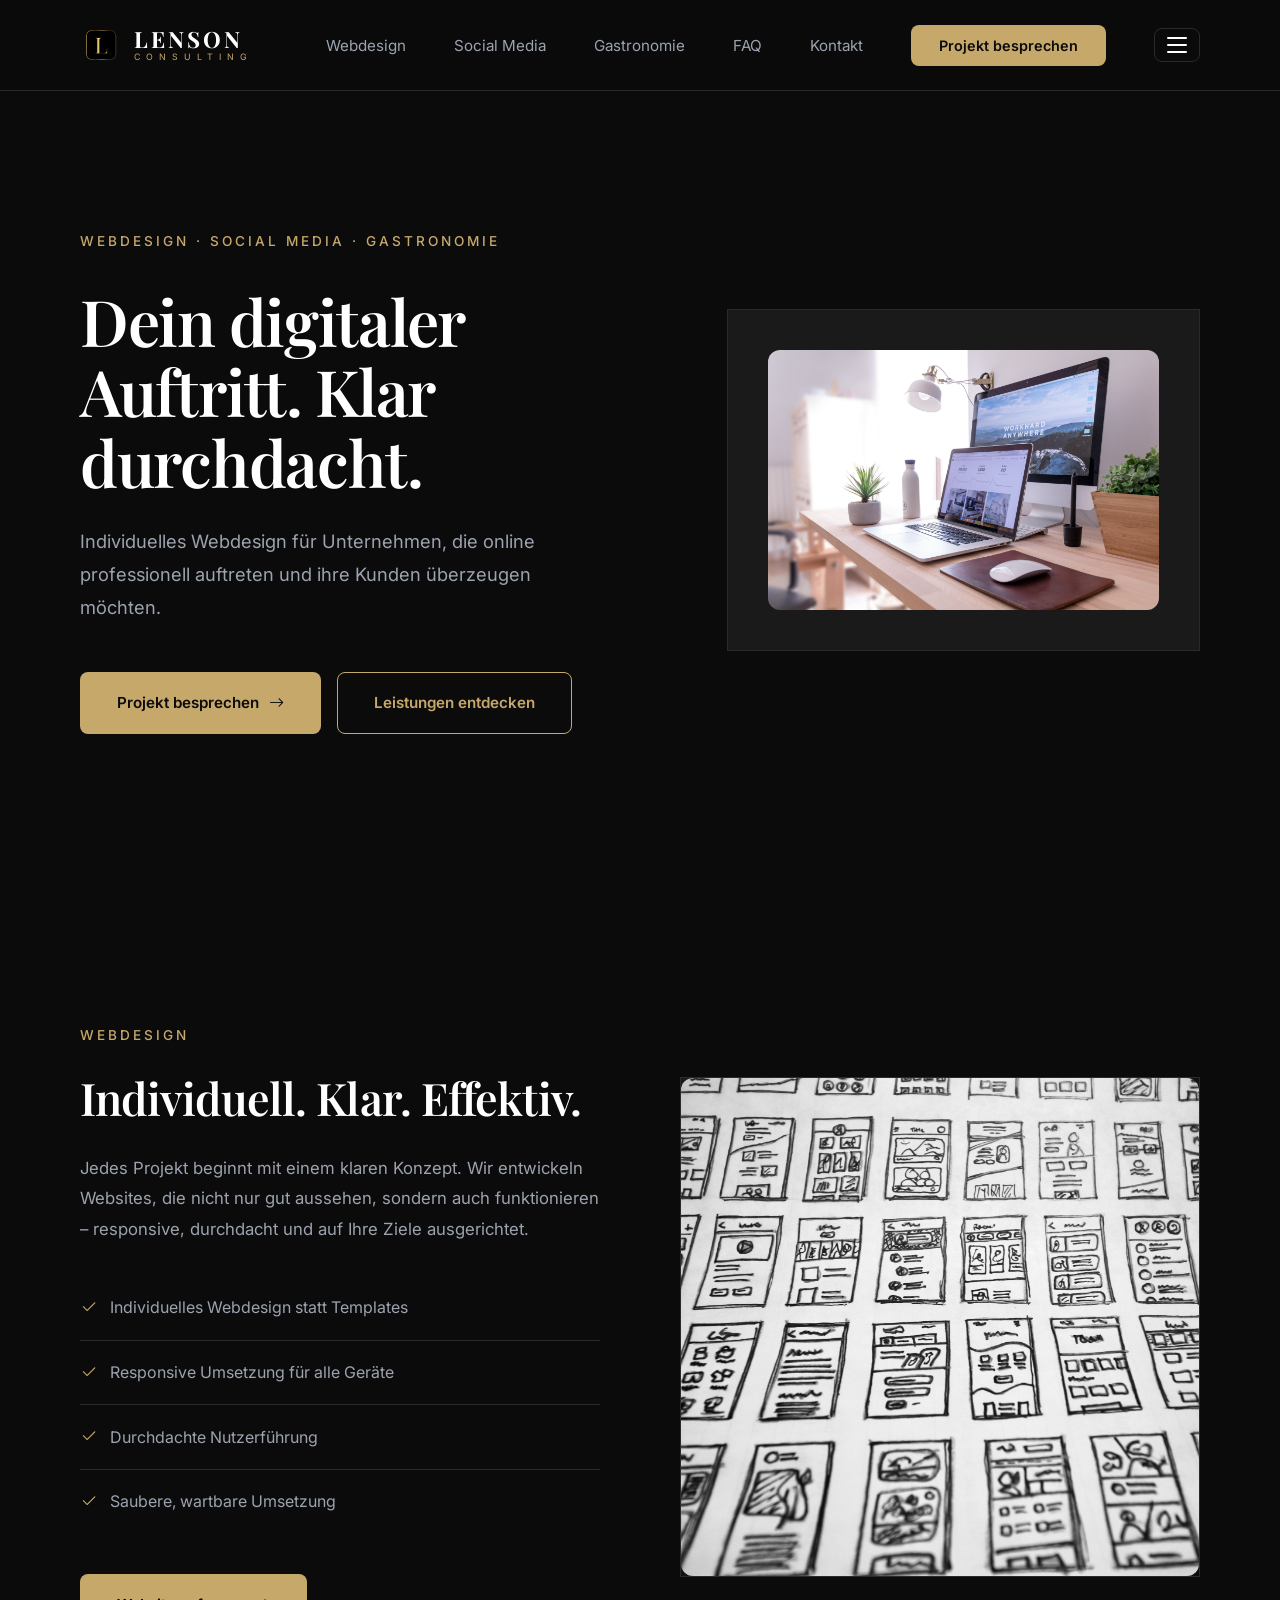
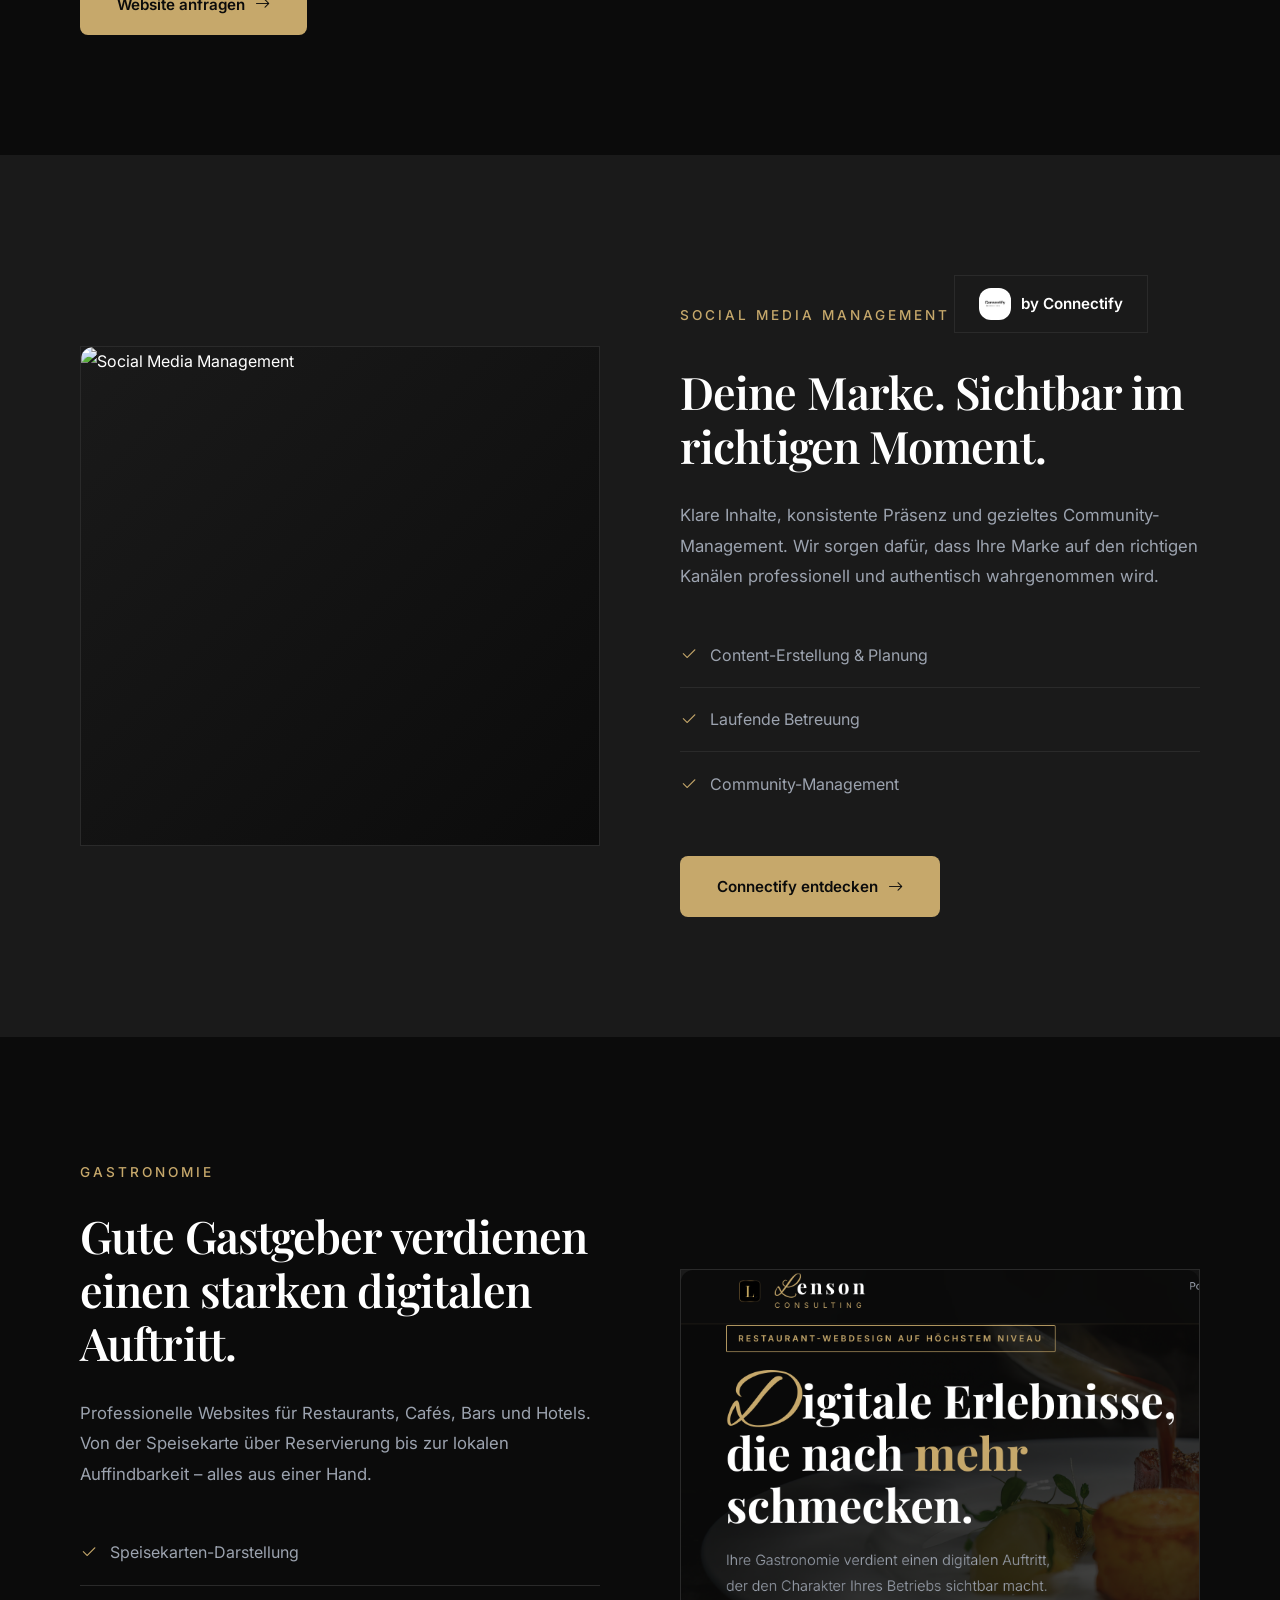
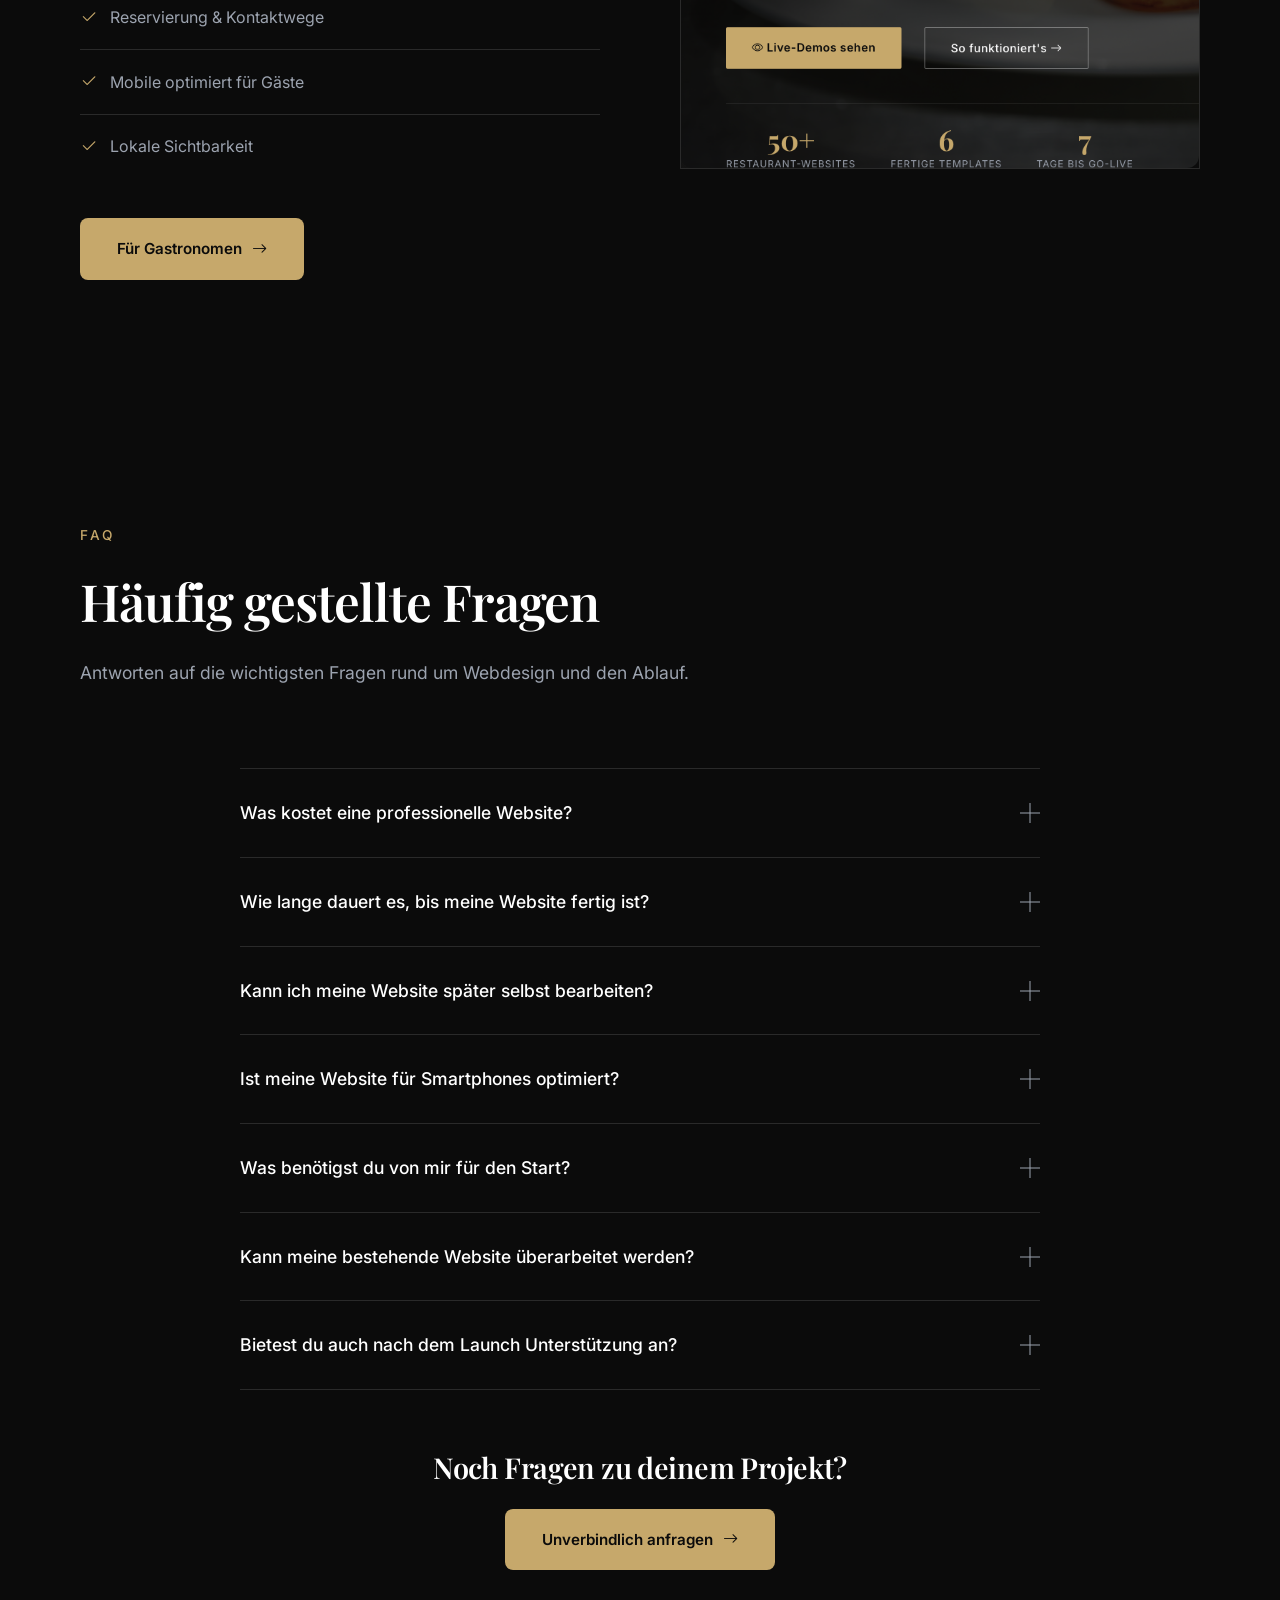
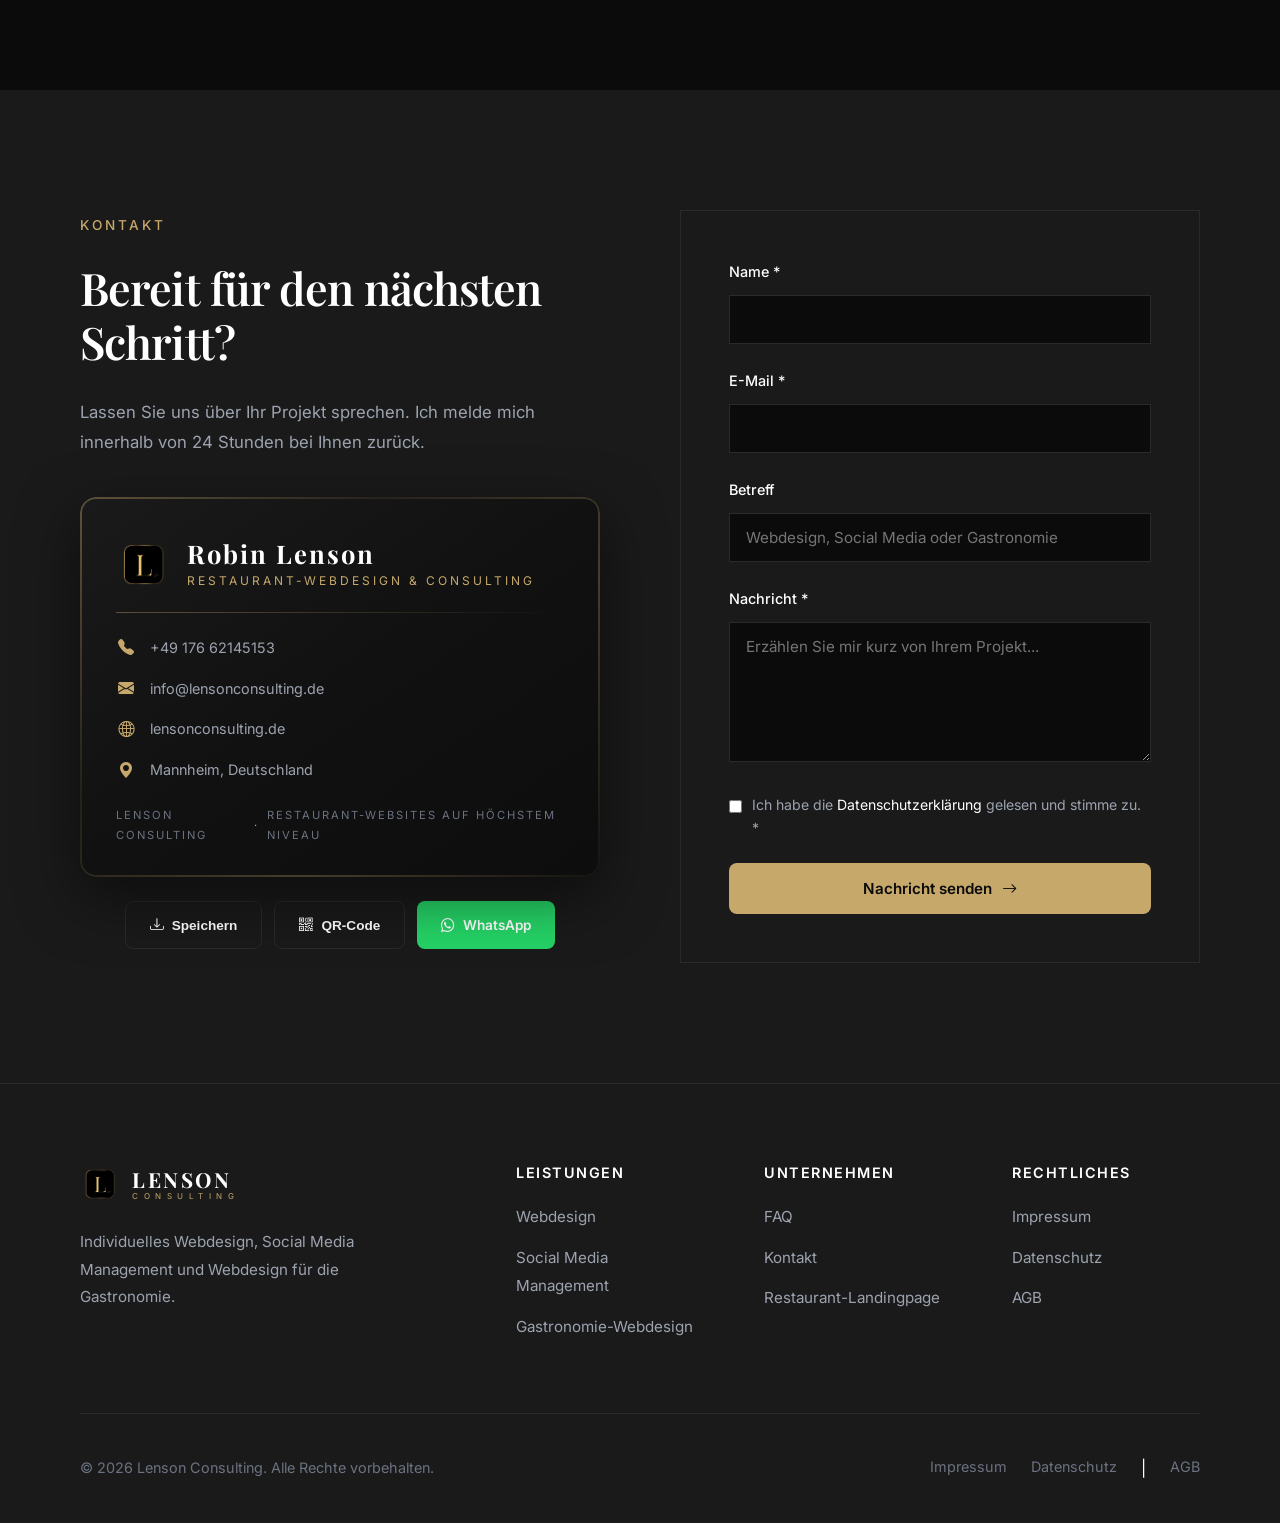
==== index.html @ aff5d8ec "feat: FAQ in Navbar und Footer integriert" ====
<!DOCTYPE html>
<html lang="de">
<head>
    <meta charset="UTF-8">
    <meta name="viewport" content="width=device-width, initial-scale=1.0">
    
    <title>Lenson Consulting | Webdesign, Social Media & Gastronomie</title>
    <meta name="description" content="Lenson Consulting – Individuelles Webdesign, Social Media Management by Connectify und Webdesign für die Gastronomie. Klar durchdacht, hochwertig umgesetzt.">
    <meta name="keywords" content="Webdesign Mannheim, Webdesign Agentur, Social Media Management, Connectify, Restaurant Webdesign, Lenson Consulting">
    <meta name="author" content="Robin Lenson">
    <meta name="robots" content="index, follow">
    <link rel="canonical" href="https://lensonconsulting.de/">
    
    <meta property="og:title" content="Lenson Consulting | Webdesign, Social Media & Gastronomie">
    <meta property="og:description" content="Individuelles Webdesign, Social Media Management by Connectify und Webdesign für die Gastronomie.">
    <meta property="og:type" content="website">
    <meta property="og:url" content="https://lensonconsulting.de/">
    <meta property="og:locale" content="de_DE">
    <meta property="og:site_name" content="Lenson Consulting">
    
    <link rel="icon" type="image/png" sizes="32x32" href="assets/images/favicon-32x32.png">
    <link rel="icon" type="image/png" sizes="16x16" href="assets/images/favicon-16x16.png">
    <link rel="apple-touch-icon" sizes="180x180" href="assets/images/apple-touch-icon.png">
    
    
    <link rel="preconnect" href="https://fonts.googleapis.com">
    <link rel="preconnect" href="https://fonts.gstatic.com" crossorigin>
    <link href="https://fonts.googleapis.com/css2?family=Inter:wght@300;400;500;600&family=Playfair+Display:wght@400;500;600;700&display=swap" rel="stylesheet">
    <link rel="stylesheet" href="css/landing-new.css">
    <link href="https://cdn.jsdelivr.net/npm/bootstrap-icons@1.11.3/font/bootstrap-icons.css" rel="stylesheet">
</head>
<body>
    <!-- Navigation -->
    <header class="nav-header" id="navHeader">
        <nav class="nav-container">
            <a href="#" class="nav-logo">
                <img src="assets/images/logo.png" alt="Lenson Consulting Logo">
                <div class="nav-logo-text">
                    <span class="nav-logo-main">Lenson</span>
                    <span class="nav-logo-sub">CONSULTING</span>
                </div>
            </a>
            
            <ul class="nav-menu">
                <li><a href="#webdesign" class="nav-link">Webdesign</a></li>
                <li><a href="#social" class="nav-link">Social Media</a></li>
                <li><a href="#gastronomie" class="nav-link">Gastronomie</a></li>
                <li><a href="#faq" class="nav-link">FAQ</a></li>
                <li><a href="#kontakt" class="nav-link">Kontakt</a></li>
                <li><a href="#kontakt" class="nav-cta">Projekt besprechen</a></li>
                <li class="nav-legal-dropdown">
                    <button class="nav-legal-toggle" aria-label="Rechtliches Menü">
                        <svg width="20" height="16" viewBox="0 0 20 16" fill="none" xmlns="http://www.w3.org/2000/svg">
                            <rect y="0" width="20" height="2" rx="1" fill="currentColor"/>
                            <rect y="7" width="20" height="2" rx="1" fill="currentColor"/>
                            <rect y="14" width="20" height="2" rx="1" fill="currentColor"/>
                        </svg>
                    </button>
                    <ul class="nav-legal-menu">
                        <li><a href="datenschutz.html">Datenschutz</a></li>
                        <li><a href="impressum.html">Impressum</a></li>
                        <li><a href="agb.html">AGB</a></li>
                    </ul>
                </li>
            </ul>
            
            <button class="nav-toggle" aria-label="Menü öffnen" id="navToggle">
                <span></span>
                <span></span>
                <span></span>
            </button>
        </nav>
    </header>
    <script>
        document.addEventListener('DOMContentLoaded', function() {
            const toggle = document.querySelector('.nav-legal-toggle');
            const dropdown = document.querySelector('.nav-legal-dropdown');
            if (toggle && dropdown) {
                toggle.addEventListener('click', function(e) {
                    e.preventDefault();
                    dropdown.classList.toggle('open');
                });
                document.addEventListener('click', function(e) {
                    if (!dropdown.contains(e.target)) {
                        dropdown.classList.remove('open');
                    }
                });
            }
            const navToggle = document.getElementById('navToggle');
            const navMenu = document.querySelector('.nav-menu');
            if (navToggle && navMenu) {
                navToggle.addEventListener('click', function() {
                    navMenu.classList.toggle('active');
                });
                const navLinks = navMenu.querySelectorAll('.nav-link, .nav-cta');
                navLinks.forEach(link => {
                    link.addEventListener('click', function() {
                        navMenu.classList.remove('active');
                    });
                });
            }
        });
    </script>

    <!-- Hero Section -->
    <section class="hero">
        <div class="container">
            <div class="hero-grid">
                <div class="hero-content">
                    <span class="hero-label">Webdesign · Social Media · Gastronomie</span>
                    <h1 class="hero-title">Dein digitaler Auftritt. Klar durchdacht.</h1>
                    <p class="hero-subtitle">
                        Individuelles Webdesign für Unternehmen, die online professionell auftreten und ihre Kunden überzeugen möchten.
                    </p>
                    <div class="hero-actions">
                        <a href="#kontakt" class="btn btn-primary">
                            Projekt besprechen
                            <i class="bi bi-arrow-right"></i>
                        </a>
                        <a href="#webdesign" class="btn btn-secondary">
                            Leistungen entdecken
                        </a>
                    </div>
                </div>
                <div class="hero-visual">
                    <div class="hero-mockup">
                        <img src="assets/images/index-1.jpg" alt="Lenson Consulting Webdesign" style="width: 100%; height: 100%; object-fit: cover; display: block;">
                    </div>
                </div>
            </div>
        </div>
    </section>

    <!-- Webdesign Section -->
    <section id="webdesign" class="section webdesign-section">
        <div class="container">
            <div class="webdesign-grid">
                <div class="webdesign-content">
                    <span class="section-label">Webdesign</span>
                    <h2>Individuell. Klar. Effektiv.</h2>
                    <p>
                        Jedes Projekt beginnt mit einem klaren Konzept. Wir entwickeln Websites, die nicht nur gut aussehen, sondern auch funktionieren – responsive, durchdacht und auf Ihre Ziele ausgerichtet.
                    </p>
                    <ul class="webdesign-list">
                        <li><i class="bi bi-check2"></i> Individuelles Webdesign statt Templates</li>
                        <li><i class="bi bi-check2"></i> Responsive Umsetzung für alle Geräte</li>
                        <li><i class="bi bi-check2"></i> Durchdachte Nutzerführung</li>
                        <li><i class="bi bi-check2"></i> Saubere, wartbare Umsetzung</li>
                    </ul>
                    <a href="#kontakt" class="btn btn-primary">
                        Website anfragen
                        <i class="bi bi-arrow-right"></i>
                    </a>
                </div>
                <div class="webdesign-visual">
                    <div class="webdesign-image">
                        <img src="assets/images/index-2.jpg" alt="Webdesign Projekt" style="width: 100%; height: 100%; object-fit: cover;">
                    </div>
                </div>
            </div>
        </div>
    </section>

    <!-- Social Media Section -->
    <section id="social" class="section social-section">
        <div class="container">
            <div class="social-grid">
                <div class="social-visual">
                    <div class="webdesign-image">
                        <img src="assets/images/index-3.jpg" alt="Social Media Management" style="width: 100%; height: 100%; object-fit: cover;">
                    </div>
                </div>
                <div class="social-content">
                    <span class="section-label">Social Media Management</span>
                    <div class="connectify-brand">
                        <img src="assets/images/connectify-avatar.jpg" alt="Connectify">
                        <span class="connectify-name">by Connectify</span>
                    </div>
                    <h2>Deine Marke. Sichtbar im richtigen Moment.</h2>
                    <p>
                        Klare Inhalte, konsistente Präsenz und gezieltes Community-Management. Wir sorgen dafür, dass Ihre Marke auf den richtigen Kanälen professionell und authentisch wahrgenommen wird.
                    </p>
                    <ul class="webdesign-list">
                        <li><i class="bi bi-check2"></i> Content-Erstellung & Planung</li>
                        <li><i class="bi bi-check2"></i> Laufende Betreuung</li>
                        <li><i class="bi bi-check2"></i> Community-Management</li>
                    </ul>
                    <a href="https://connectify-marketing.de" target="_blank" class="btn btn-primary">
                        Connectify entdecken
                        <i class="bi bi-arrow-right"></i>
                    </a>
                </div>
            </div>
        </div>
    </section>

    <!-- Gastronomie Section -->
    <section id="gastronomie" class="section gastronomy-section">
        <div class="container">
            <div class="gastronomy-grid">
                <div class="gastronomy-content">
                    <span class="section-label">Gastronomie</span>
                    <h2>Gute Gastgeber verdienen einen starken digitalen Auftritt.</h2>
                    <p>
                        Professionelle Websites für Restaurants, Cafés, Bars und Hotels. Von der Speisekarte über Reservierung bis zur lokalen Auffindbarkeit – alles aus einer Hand.
                    </p>
                    <ul class="webdesign-list">
                        <li><i class="bi bi-check2"></i> Speisekarten-Darstellung</li>
                        <li><i class="bi bi-check2"></i> Reservierung & Kontaktwege</li>
                        <li><i class="bi bi-check2"></i> Mobile optimiert für Gäste</li>
                        <li><i class="bi bi-check2"></i> Lokale Sichtbarkeit</li>
                    </ul>
                    <a href="restaurant.html" class="btn btn-primary">
                        Für Gastronomen
                        <i class="bi bi-arrow-right"></i>
                    </a>
                </div>
                <div class="gastronomy-visual">
                    <div class="webdesign-image">
                        <img src="assets/images/index-4.jpg" alt="Restaurant Webdesign" style="width: 100%; height: 100%; object-fit: cover; object-position: left center;">
                    </div>
                </div>
            </div>
        </div>
    </section>

    <!-- FAQ -->
    <section id="faq" class="faq-section">
        <div class="container">
            <div class="section-header">
                <span class="section-label">FAQ</span>
                <h2 class="section-title">Häufig gestellte Fragen</h2>
                <p class="section-description">Antworten auf die wichtigsten Fragen rund um Webdesign und den Ablauf.</p>
            </div>
            <div class="faq-list">
                <details class="faq-item">
                    <summary class="faq-question">Was kostet eine professionelle Website?<span class="faq-icon"></span></summary>
                    <div class="faq-answer">
                        <p>Die Kosten richten sich nach Umfang, Funktionen und individuellen Anforderungen. Du erhältst ein transparentes, auf dein Projekt zugeschnittenes Angebot – ohne versteckte Kosten.</p>
                    </div>
                </details>
                <details class="faq-item">
                    <summary class="faq-question">Wie lange dauert es, bis meine Website fertig ist?<span class="faq-icon"></span></summary>
                    <div class="faq-answer">
                        <p>Das hängt vom Umfang des Projekts und der Bereitstellung deiner Inhalte ab. Nach unserem Erstgespräch erhältst du eine realistische Einschätzung des Zeitrahmens.</p>
                    </div>
                </details>
                <details class="faq-item">
                    <summary class="faq-question">Kann ich meine Website später selbst bearbeiten?<span class="faq-icon"></span></summary>
                    <div class="faq-answer">
                        <p>Ja. Auf Wunsch richten wir deine Website so ein, dass du Inhalte wie Texte, Bilder oder Angebote selbst aktualisieren kannst.</p>
                    </div>
                </details>
                <details class="faq-item">
                    <summary class="faq-question">Ist meine Website für Smartphones optimiert?<span class="faq-icon"></span></summary>
                    <div class="faq-answer">
                        <p>Ja. Jede Website wird für Smartphones, Tablets und Desktop-Geräte gestaltet, damit deine Inhalte auf allen Bildschirmgrößen überzeugen.</p>
                    </div>
                </details>
                <details class="faq-item">
                    <summary class="faq-question">Was benötigst du von mir für den Start?<span class="faq-icon"></span></summary>
                    <div class="faq-answer">
                        <p>Zunächst sprechen wir über dein Unternehmen, deine Ziele und deine Vorstellungen. Vorhandene Texte, Bilder und dein Logo helfen beim Einstieg – alles Weitere klären wir gemeinsam.</p>
                    </div>
                </details>
                <details class="faq-item">
                    <summary class="faq-question">Kann meine bestehende Website überarbeitet werden?<span class="faq-icon"></span></summary>
                    <div class="faq-answer">
                        <p>Ja. Wir können deine bestehende Website modernisieren, das Design verbessern und Inhalte oder Funktionen an deine aktuellen Anforderungen anpassen.</p>
                    </div>
                </details>
                <details class="faq-item">
                    <summary class="faq-question">Bietest du auch nach dem Launch Unterstützung an?<span class="faq-icon"></span></summary>
                    <div class="faq-answer">
                        <p>Ja. Auch nach der Veröffentlichung kannst du auf Unterstützung zählen – beispielsweise bei Änderungen, Aktualisierungen oder der Weiterentwicklung deiner Website.</p>
                    </div>
                </details>
            </div>
            <div class="faq-cta">
                <h3>Noch Fragen zu deinem Projekt?</h3>
                <a href="#kontakt" class="btn btn-primary">Unverbindlich anfragen <i class="bi bi-arrow-right"></i></a>
            </div>
        </div>
    </section>

    <!-- Kontakt Section -->
    <section id="kontakt" class="contact-section">
        <div class="container">
            <div class="contact-grid">
                <div class="contact-content">
                    <span class="section-label">Kontakt</span>
                    <h2>Bereit für den nächsten Schritt?</h2>
                    <p>
                        Lassen Sie uns über Ihr Projekt sprechen. Ich melde mich innerhalb von 24 Stunden bei Ihnen zurück.
                    </p>
                    <div class="vcard-col">
                        <div class="vcard-wrapper">
                            <div class="vcard" id="vcardDownload">
                                <div class="vcard-inner">
                                    <div class="vcard-border"></div>
                                    <div class="vcard-content">
                                        <div class="vcard-header">
                                            <img src="assets/images/logo.png" alt="Lenson Consulting Logo" class="vcard-logo">
                                            <div class="vcard-name-group">
                                                <h3 class="vcard-name">Robin Lenson</h3>
                                                <span class="vcard-title">Restaurant-Webdesign & Consulting</span>
                                            </div>
                                        </div>
                                        <div class="vcard-divider"></div>
                                        <div class="vcard-details">
                                            <div class="vcard-detail"><i class="bi bi-telephone-fill"></i><a href="tel:+4917662145153">+49 176 62145153</a></div>
                                            <div class="vcard-detail"><i class="bi bi-envelope-fill"></i><a href="mailto:info@lensonconsulting.de">info@lensonconsulting.de</a></div>
                                            <div class="vcard-detail"><i class="bi bi-globe2"></i><a href="https://lensonconsulting.de" target="_blank">lensonconsulting.de</a></div>
                                            <div class="vcard-detail"><i class="bi bi-geo-alt-fill"></i><span>Mannheim, Deutschland</span></div>
                                        </div>
                                        <div class="vcard-footer-text">
                                            <span>Lenson Consulting</span>
                                            <span class="vcard-dot">·</span>
                                            <span>Restaurant-Websites auf höchstem Niveau</span>
                                        </div>
                                    </div>
                                </div>
                            </div>
                            <div class="vcard-actions">
                                <button class="vcard-btn vcard-btn-download" onclick="downloadVCard()" title="Als Kontakt speichern"><i class="bi bi-download"></i><span>Speichern</span></button>
                                <button class="vcard-btn vcard-btn-qr" onclick="toggleQR()" title="QR-Code anzeigen"><i class="bi bi-qr-code"></i><span>QR-Code</span></button>
                                <a href="https://wa.me/4917662145153" target="_blank" class="vcard-btn vcard-btn-whatsapp" title="WhatsApp"><i class="bi bi-whatsapp"></i><span>WhatsApp</span></a>
                            </div>
                        </div>
                        <div class="vcard-qr-modal" id="qrModal">
                            <div class="vcard-qr-card">
                                <button class="vcard-qr-close" onclick="toggleQR()">✕</button>
                                <h3>QR-Code scannen</h3>
                                <div class="vcard-qr-code" id="qrCode"></div>
                                <p>Scannen Sie den Code, um die Kontaktdaten direkt in Ihr Telefon zu speichern.</p>
                            </div>
                        </div>
                    </div>
                </div>
                <div class="contact-form-wrapper">
                    <form class="contact-form" action="https://api.web3forms.com/submit" method="POST">
                        <input type="hidden" name="access_key" value="2ea00a9f-83c1-4240-a87c-0bb181b3530d">
                        <input type="hidden" name="subject" value="Neue Anfrage von lensonconsulting.de">
                        
                        <div class="form-group">
                            <label for="name" class="form-label">Name *</label>
                            <input type="text" class="form-input" id="name" name="name" required>
                        </div>
                        <div class="form-group">
                            <label for="email" class="form-label">E-Mail *</label>
                            <input type="email" class="form-input" id="email" name="email" required>
                        </div>
                        <div class="form-group">
                            <label for="subject" class="form-label">Betreff</label>
                            <input type="text" class="form-input" id="subject" name="subject" placeholder="Webdesign, Social Media oder Gastronomie">
                        </div>
                        <div class="form-group">
                            <label for="message" class="form-label">Nachricht *</label>
                            <textarea class="form-textarea" id="message" name="message" required placeholder="Erzählen Sie mir kurz von Ihrem Projekt..."></textarea>
                        </div>
                        <div class="form-checkbox">
                            <input type="checkbox" id="privacy" required>
                            <label for="privacy">Ich habe die <a href="datenschutz.html">Datenschutzerklärung</a> gelesen und stimme zu. *</label>
                        </div>
                        <button type="submit" class="btn btn-submit">
                            Nachricht senden
                            <i class="bi bi-arrow-right"></i>
                        </button>
                    </form>
                </div>
            </div>
        </div>
    </section>

    <!-- Footer -->
    <footer class="footer">
        <div class="container">
            <div class="footer-grid">
                <div class="footer-brand">
                    <div class="footer-logo">
                        <img src="assets/images/logo.png" alt="Lenson Consulting Logo">
                        <div class="footer-logo-text">
                            <span class="footer-logo-main">Lenson</span>
                            <span class="footer-logo-sub">CONSULTING</span>
                        </div>
                    </div>
                    <p class="footer-description">
                        Individuelles Webdesign, Social Media Management und Webdesign für die Gastronomie.
                    </p>
                </div>
                <div>
                    <h4 class="footer-heading">Leistungen</h4>
                    <ul class="footer-links">
                        <li><a href="#webdesign">Webdesign</a></li>
                        <li><a href="#social">Social Media Management</a></li>
                        <li><a href="#gastronomie">Gastronomie-Webdesign</a></li>
                    </ul>
                </div>
                <div>
                    <h4 class="footer-heading">Unternehmen</h4>
                    <ul class="footer-links">
                        <li><a href="#faq">FAQ</a></li>
                        <li><a href="#kontakt">Kontakt</a></li>
                        <li><a href="restaurant.html">Restaurant-Landingpage</a></li>
                    </ul>
                </div>
                <div>
                    <h4 class="footer-heading">Rechtliches</h4>
                    <ul class="footer-links">
                        <li><a href="impressum.html">Impressum</a></li>
                        <li><a href="datenschutz.html">Datenschutz</a></li>
                        <li><a href="agb.html">AGB</a></li>
                    </ul>
                </div>
            </div>
            <div class="footer-bottom">
                <p class="footer-copyright">&copy; 2026 Lenson Consulting. Alle Rechte vorbehalten.</p>
                <div class="footer-legal">
                    <a href="impressum.html">Impressum</a>
                    <a href="datenschutz.html">Datenschutz</a> | <a href="agb.html" class="text-gold">AGB</a>
                </div>
            </div>
        </div>
    </footer>

    <script>
        // Navbar scroll effect
        window.addEventListener('scroll', () => {
            const header = document.getElementById('navHeader');
            if (window.scrollY > 50) {
                header.classList.add('scrolled');
            } else {
                header.classList.remove('scrolled');
            }
        });

        // Smooth scroll for anchor links
        document.querySelectorAll('a[href^="#"]').forEach(anchor => {
            anchor.addEventListener('click', function (e) {
                e.preventDefault();
                const target = document.querySelector(this.getAttribute('href'));
                if (target) {
                    target.scrollIntoView({
                        behavior: 'smooth',
                        block: 'start'
                    });
                }
            });
        });
    </script>
</body>
</html>
---- css/landing-new.css ----
/* ============================================
   LENSON CONSULTING - Premium Landingpage
   Dark, Premium Design (matching restaurant.html)
   ============================================ */

/* CSS-Variablen - identisch mit style.css */
:root {
    /* Premium-Farbpalette */
    --color-black: #0B0B0B;
    --color-anthrazit: #1A1A1A;
    --color-dark: #111111;
    --color-gold: #C6A86B;
    --color-gold-light: #D4B87A;
    --color-gold-dark: #A88D52;
    --color-white: #FFFFFF;
    --color-offwhite: #F5F0EB;
    --color-gray: #6B7280;
    --color-gray-light: #9CA3AF;
    --color-border: #2A2A2A;
    
    /* Landingpage-Kompatibilitaet */
    --color-bg-primary: var(--color-black);
    --color-bg-secondary: var(--color-anthrazit);
    --color-bg-tertiary: var(--color-dark);
    --color-text-primary: var(--color-white);
    --color-text-secondary: var(--color-gray-light);
    --color-text-tertiary: var(--color-gray);
    --color-accent: var(--color-gold);
    --color-accent-hover: var(--color-gold-light);
    --color-border-light: var(--color-border);
    --font-display: 'Playfair Display', Georgia, 'Times New Roman', serif;
    --font-body: 'Inter', -apple-system, BlinkMacSystemFont, 'Segoe UI', sans-serif;
    --transition: all 0.3s cubic-bezier(0.4, 0, 0.2, 1);
    --section-padding: 120px 0;
}

/* Basis */
* {
    margin: 0;
    padding: 0;
    box-sizing: border-box;
}

html {
    scroll-behavior: smooth;
    scroll-padding-top: 100px;
}

body {
    font-family: var(--font-body);
    font-size: 16px;
    line-height: 1.8;
    color: var(--color-text-primary);
    background-color: var(--color-bg-primary);
    -webkit-font-smoothing: antialiased;
    -moz-osx-font-smoothing: grayscale;
    overflow-x: hidden;
}

h1, h2, h3, h4, h5, h6 {
    font-family: var(--font-display);
    font-weight: 600;
    line-height: 1.2;
    letter-spacing: -0.02em;
    color: var(--color-text-primary);
}

img {
    max-width: 100%;
    height: auto;
    display: block;
    border-radius: 12px;
}

a {
    color: var(--color-text-primary);
    text-decoration: none;
    transition: var(--transition);
}

a:hover {
    color: var(--color-accent);
}

/* Container */
.container {
    max-width: 1200px;
    margin: 0 auto;
    padding: 0 40px;
}

/* Navigation */
.nav-header {
    position: fixed;
    top: 0;
    left: 0;
    right: 0;
    z-index: 1000;
    background: rgba(11, 11, 11, 0.98);
    backdrop-filter: blur(20px);
    -webkit-backdrop-filter: blur(20px);
    border-bottom: 1px solid var(--color-border-light);
    transition: var(--transition);
}

.nav-header.scrolled {
    box-shadow: 0 1px 20px rgba(0, 0, 0, 0.02);
}

.nav-container {
    max-width: 1200px;
    margin: 0 auto;
    padding: 0 40px;
    display: flex;
    align-items: center;
    justify-content: space-between;
    height: 90px;
}

.nav-logo {
    display: flex;
    align-items: center;
    gap: 12px;
}

.nav-logo img {
    width: 42px;
    height: 42px;
}

.nav-logo-text {
    display: flex;
    flex-direction: column;
    line-height: 1;
}

.nav-logo-main {
    font-family: var(--font-display);
    font-size: 1.4rem;
    font-weight: 700;
    letter-spacing: 3px;
    text-transform: uppercase;
}

.nav-logo-sub {
    font-family: var(--font-body);
    font-size: 0.55rem;
    letter-spacing: 6px;
    text-transform: uppercase;
    color: var(--color-accent);
    margin-top: 2px;
}

.nav-menu {
    display: flex;
    align-items: center;
    gap: 48px;
    list-style: none;
}

.nav-link {
    font-size: 0.95rem;
    font-weight: 400;
    color: var(--color-text-secondary);
    position: relative;
}

.nav-link:hover {
    color: var(--color-text-primary);
}

.nav-cta {
    padding: 12px 28px;
    background: var(--color-gold);
    color: var(--color-black) !important;
    font-size: 0.9rem;
    font-weight: 600;
    transition: var(--transition);
    border-radius: 8px;
}

.nav-cta:hover {
    background: var(--color-gold-light);
    color: var(--color-black) !important;
    transform: translateY(-2px);
    box-shadow: 0 10px 30px rgba(198, 168, 107, 0.3);
}

/* Legal Dropdown */
.nav-legal-dropdown {
    position: relative;
    list-style: none;
}

.nav-legal-toggle {
    background: transparent;
    border: 1px solid var(--color-border);
    color: var(--color-text-primary);
    padding: 8px 12px;
    cursor: pointer;
    display: flex;
    align-items: center;
    justify-content: center;
    transition: var(--transition);
    border-radius: 8px;
}

.nav-legal-toggle:hover {
    border-color: var(--color-gold);
    color: var(--color-gold);
}

.nav-legal-menu {
    position: absolute;
    top: 120%;
    right: 0;
    background: var(--color-bg-secondary);
    border: 1px solid var(--color-border);
    list-style: none;
    min-width: 150px;
    opacity: 0;
    visibility: hidden;
    transform: translateY(10px);
    transition: var(--transition);
    z-index: 1000;
    border-radius: 8px;
}

.nav-legal-dropdown.open .nav-legal-menu {
    opacity: 1;
    visibility: visible;
    transform: translateY(0);
}

.nav-legal-menu li a {
    display: block;
    padding: 10px 16px;
    color: var(--color-text-secondary);
    font-size: 0.9rem;
    border-bottom: 1px solid var(--color-border-light);
}

.nav-legal-menu li:last-child a {
    border-bottom: none;
}

.nav-legal-menu li a:hover {
    background: var(--color-bg-tertiary);
    color: var(--color-gold);
}

.nav-toggle {
    display: none;
    background: none;
    border: none;
    cursor: pointer;
    padding: 8px;
}

.nav-toggle span {
    display: block;
    width: 24px;
    height: 1px;
    background: var(--color-text-primary);
    margin: 6px 0;
}

/* Hero Section */
.hero {
    padding: 200px 0 140px;
    min-height: 100vh;
    display: flex;
    align-items: center;
}

.hero-grid {
    display: grid;
    grid-template-columns: 1.2fr 1fr;
    gap: 80px;
    align-items: center;
}

.hero-content {
    max-width: 600px;
}

.hero-label {
    display: inline-block;
    font-size: 0.85rem;
    letter-spacing: 3px;
    text-transform: uppercase;
    color: var(--color-accent);
    margin-bottom: 32px;
    font-weight: 500;
}

.hero-title {
    font-size: clamp(2.8rem, 5vw, 4.5rem);
    margin-bottom: 28px;
    line-height: 1.1;
}

.hero-subtitle {
    font-size: 1.15rem;
    color: var(--color-text-secondary);
    margin-bottom: 48px;
    max-width: 500px;
}

.hero-actions {
    display: flex;
    gap: 16px;
    flex-wrap: wrap;
}

.btn {
    display: inline-flex;
    align-items: center;
    gap: 10px;
    padding: 16px 36px;
    font-size: 0.95rem;
    font-weight: 500;
    transition: var(--transition);
    border: 1px solid transparent;
    border-radius: 8px;
}

.btn-primary {
    background: var(--color-gold);
    color: var(--color-black) !important;
    font-weight: 600;
    border-radius: 8px;
}

.btn-primary:hover {
    background: var(--color-gold-light);
    color: var(--color-black) !important;
    transform: translateY(-2px);
    box-shadow: 0 10px 30px rgba(198, 168, 107, 0.3);
}

.btn-secondary {
    background: transparent;
    color: var(--color-gold) !important;
    border: 1px solid var(--color-gold);
    font-weight: 600;
    border-radius: 8px;
}

.btn-secondary:hover {
    background: var(--color-gold);
    color: var(--color-black) !important;
    border-color: var(--color-gold);
    transform: translateY(-2px);
    box-shadow: 0 10px 30px rgba(198, 168, 107, 0.2);
}

.hero-visual {
    position: relative;
}

.hero-mockup {
    position: relative;
    padding: 40px;
    background: var(--color-bg-secondary);
    border: 1px solid var(--color-border-light);
}

.hero-mockup-frame {
    background: var(--color-bg-secondary);
    border: 1px solid var(--color-border);
    box-shadow: 0 40px 80px rgba(0, 0, 0, 0.25);
    overflow: hidden;
}

.hero-mockup-header {
    display: flex;
    align-items: center;
    gap: 8px;
    padding: 16px 24px;
    background: var(--color-bg-secondary);
    border-bottom: 1px solid var(--color-border-light);
}

.hero-mockup-dot {
    width: 10px;
    height: 10px;
    border-radius: 50%;
    background: var(--color-border);
}

.hero-mockup-content {
    padding: 40px 32px;
    min-height: 400px;
}

.mockup-line {
    height: 12px;
    background: var(--color-border-light);
    margin-bottom: 16px;
    border-radius: 6px;
}

.mockup-line.short { width: 60%; }
.mockup-line.medium { width: 80%; }
.mockup-line.long { width: 100%; }

/* Section Base */
.section {
    padding: var(--section-padding);
}

.section-header {
    max-width: 700px;
    margin-bottom: 80px;
}

.section-label {
    display: inline-block;
    font-size: 0.85rem;
    letter-spacing: 3px;
    text-transform: uppercase;
    color: var(--color-accent);
    margin-bottom: 24px;
    font-weight: 500;
}

.section-title {
    font-size: clamp(2.2rem, 4vw, 3.2rem);
    margin-bottom: 24px;
}

.section-description {
    font-size: 1.1rem;
    color: var(--color-text-secondary);
}

/* Webdesign Section */
.webdesign-section {
    background: var(--color-bg-primary);
}

.webdesign-grid {
    display: grid;
    grid-template-columns: 1fr 1fr;
    gap: 80px;
    align-items: center;
}

.webdesign-content h2 {
    font-size: clamp(2rem, 3.5vw, 2.8rem);
    margin-bottom: 28px;
}

.webdesign-content p {
    color: var(--color-text-secondary);
    margin-bottom: 32px;
    font-size: 1.05rem;
}

.webdesign-list {
    list-style: none;
    margin-bottom: 40px;
}

.webdesign-list li {
    padding: 16px 0;
    border-bottom: 1px solid var(--color-border-light);
    color: var(--color-text-secondary);
    display: flex;
    align-items: center;
    gap: 12px;
}

.webdesign-list li:last-child {
    border-bottom: none;
}

.webdesign-list i {
    color: var(--color-accent);
    font-size: 1.1rem;
}

.webdesign-visual {
    position: relative;
}

.webdesign-image {
    width: 100%;
    height: 500px;
    background: linear-gradient(135deg, var(--color-bg-secondary) 0%, var(--color-bg-primary) 100%);
    border: 1px solid var(--color-border-light);
    display: flex;
    align-items: center;
    justify-content: center;
}

/* Social Media Section */
.social-section {
    background: var(--color-bg-secondary);
}

.social-grid {
    display: grid;
    grid-template-columns: 1fr 1fr;
    gap: 80px;
    align-items: center;
}

.social-content h2 {
    font-size: clamp(2rem, 3.5vw, 2.8rem);
    margin-bottom: 28px;
}

.social-content p {
    color: var(--color-text-secondary);
    margin-bottom: 32px;
    font-size: 1.05rem;
}

.connectify-brand {
    display: inline-flex;
    align-items: center;
    gap: 10px;
    margin-bottom: 32px;
    padding: 12px 24px;
    background: var(--color-bg-secondary);
    border: 1px solid var(--color-border);
}

.connectify-brand img {
    width: 32px;
    height: 32px;
}

.connectify-name {
    font-weight: 600;
    font-size: 0.95rem;
    color: var(--color-text-primary);
}

/* Gastronomie Section */
.gastronomy-section {
    background: var(--color-bg-primary);
}

.gastronomy-grid {
    display: grid;
    grid-template-columns: 1fr 1fr;
    gap: 80px;
    align-items: center;
}

.gastronomy-content h2 {
    font-size: clamp(2rem, 3.5vw, 2.8rem);
    margin-bottom: 28px;
}

.gastronomy-content p {
    color: var(--color-text-secondary);
    margin-bottom: 32px;
    font-size: 1.05rem;
}

/* Kontakt Section */
.contact-section {
    background: var(--color-bg-secondary);
    padding: 120px 0;
}

.contact-grid {
    display: grid;
    grid-template-columns: 1fr 1fr;
    gap: 80px;
    align-items: start;
}

.contact-content h2 {
    font-size: clamp(2rem, 3.5vw, 2.8rem);
    margin-bottom: 28px;
}

.contact-content p {
    color: var(--color-text-secondary);
    margin-bottom: 40px;
    font-size: 1.05rem;
}

.contact-info {
    display: flex;
    flex-direction: column;
    gap: 24px;
}

.contact-item {
    display: flex;
    align-items: flex-start;
    gap: 16px;
}

.contact-item i {
    font-size: 1.3rem;
    color: var(--color-accent);
    margin-top: 4px;
}

.contact-item-content h4 {
    font-family: var(--font-body);
    font-size: 0.95rem;
    font-weight: 600;
    margin-bottom: 6px;
}

.contact-item-content p,
.contact-item-content a {
    color: var(--color-text-secondary);
    font-size: 0.95rem;
}

.contact-form {
    background: var(--color-bg-secondary);
    padding: 48px;
    border: 1px solid var(--color-border);
}

.form-group {
    margin-bottom: 24px;
}

.form-label {
    display: block;
    font-size: 0.9rem;
    font-weight: 500;
    margin-bottom: 10px;
    color: var(--color-text-primary);
}

.form-input,
.form-textarea {
    width: 100%;
    padding: 14px 16px;
    font-family: var(--font-body);
    font-size: 0.95rem;
    border: 1px solid var(--color-border);
    background: var(--color-bg-primary);
    color: var(--color-text-primary);
    transition: var(--transition);
}

.form-input:focus,
.form-textarea:focus {
    outline: none;
    border-color: var(--color-accent);
}

.form-textarea {
    resize: vertical;
    min-height: 140px;
}

.form-checkbox {
    display: flex;
    align-items: flex-start;
    gap: 10px;
    margin-bottom: 24px;
}

.form-checkbox input {
    margin-top: 6px;
}

.form-checkbox label {
    font-size: 0.88rem;
    color: var(--color-text-secondary);
    line-height: 1.6;
}

.btn-submit {
    width: 100%;
    justify-content: center;
    background: var(--color-gold);
    color: var(--color-black) !important;
    border: none;
    cursor: pointer;
    font-family: var(--font-body);
    font-weight: 600;
    border-radius: 8px;
}

.btn-submit:hover {
    background: var(--color-gold-light);
    transform: translateY(-2px);
    box-shadow: 0 10px 30px rgba(198, 168, 107, 0.3);
}

/* VCard */
.vcard-wrapper {
    max-width: 650px;
    margin: 0 auto;
}

.vcard {
    background: linear-gradient(145deg, #1A1A1A 0%, #111111 50%, #0D0D0D 100%);
    border-radius: 16px;
    position: relative;
    overflow: hidden;
    transition: var(--transition);
    box-shadow: 0 20px 60px rgba(0,0,0,0.5);
}

.vcard:hover {
    transform: translateY(-4px);
    box-shadow: 0 30px 80px rgba(0,0,0,0.6), 0 0 40px rgba(198,168,107,0.05);
}

.vcard-inner {
    position: relative;
    padding: 4px;
}

.vcard-border {
    position: absolute;
    inset: 0;
    border-radius: 16px;
    padding: 2px;
    background: linear-gradient(135deg, rgba(198,168,107,0.4), rgba(198,168,107,0.1), rgba(198,168,107,0.3), rgba(198,168,107,0.05));
    -webkit-mask: linear-gradient(#fff 0 0) content-box, linear-gradient(#fff 0 0);
    mask: linear-gradient(#fff 0 0) content-box, linear-gradient(#fff 0 0);
    -webkit-mask-composite: xor;
    mask-composite: exclude;
    pointer-events: none;
}

.vcard-content {
    padding: 36px 32px 28px;
    position: relative;
}

.vcard-header {
    display: flex;
    align-items: center;
    gap: 16px;
    margin-bottom: 20px;
}

.vcard-logo {
    width: 55px;
    height: 55px;
    object-fit: contain;
    flex-shrink: 0;
}

.vcard-name-group {
    display: flex;
    flex-direction: column;
}

.vcard-name {
    font-family: var(--font-display);
    font-size: 1.6rem;
    font-weight: 700;
    color: var(--color-white);
    letter-spacing: 2px;
    margin: 0;
}

.vcard-title {
    font-size: 0.75rem;
    color: var(--color-gold);
    text-transform: uppercase;
    letter-spacing: 3px;
    margin-top: 2px;
}

.vcard-divider {
    height: 1px;
    background: linear-gradient(90deg, rgba(198,168,107,0.4), transparent);
    margin-bottom: 20px;
}

.vcard-details {
    display: flex;
    flex-direction: column;
    gap: 12px;
    margin-bottom: 20px;
}

.vcard-detail {
    display: flex;
    align-items: center;
    gap: 14px;
    font-size: 0.9rem;
}

.vcard-detail i {
    color: var(--color-gold);
    font-size: 1rem;
    width: 20px;
    text-align: center;
}

.vcard-detail a,
.vcard-detail span {
    color: var(--color-gray-light);
    text-decoration: none;
    transition: var(--transition);
}

.vcard-detail a:hover {
    color: var(--color-gold);
}

.vcard-footer-text {
    display: flex;
    align-items: center;
    gap: 8px;
    font-size: 0.7rem;
    color: var(--color-gray);
    text-transform: uppercase;
    letter-spacing: 2px;
}

.vcard-dot {
    color: var(--color-gold);
}

.vcard-actions {
    display: flex;
    gap: 12px;
    margin-top: 24px;
    justify-content: center;
}

.vcard-btn {
    display: inline-flex;
    align-items: center;
    gap: 8px;
    padding: 12px 24px;
    border-radius: 8px;
    font-weight: 600;
    font-size: 0.85rem;
    cursor: pointer;
    text-decoration: none;
    transition: var(--transition);
    border: none;
}

.vcard-btn-download {
    background: var(--color-anthrazit);
    color: var(--color-white);
    border: 1px solid var(--color-border);
}

.vcard-btn-download:hover {
    border-color: var(--color-gold);
    color: var(--color-gold);
}

.vcard-btn-qr {
    background: var(--color-anthrazit);
    color: var(--color-white);
    border: 1px solid var(--color-border);
}

.vcard-btn-qr:hover {
    border-color: var(--color-gold);
    color: var(--color-gold);
}

.vcard-btn-whatsapp {
    background: #25D366;
    color: #fff !important;
}

.vcard-btn-whatsapp:hover {
    background: #1ebe57;
    transform: translateY(-2px);
}

.vcard-qr-modal {
    display: none;
    position: fixed;
    top: 0; left: 0;
    width: 100%; height: 100%;
    background: rgba(0,0,0,0.85);
    z-index: 3000;
    align-items: center;
    justify-content: center;
}

.vcard-qr-modal.active {
    display: flex;
}

.vcard-qr-card {
    background: var(--color-anthrazit);
    border: 1px solid var(--color-gold);
    border-radius: 16px;
    padding: 36px;
    text-align: center;
    max-width: 360px;
    width: 90%;
    position: relative;
}

.vcard-qr-close {
    position: absolute;
    top: 12px;
    right: 16px;
    background: none;
    border: none;
    color: var(--color-gray-light);
    font-size: 1.3rem;
    cursor: pointer;
    transition: var(--transition);
}

.vcard-qr-close:hover {
    color: var(--color-white);
}

.vcard-qr-card h3 {
    font-family: var(--font-display);
    color: var(--color-white);
    margin-bottom: 20px;
}

.vcard-qr-code {
    background: var(--color-white);
    width: 200px;
    height: 200px;
    margin: 0 auto 16px;
    border-radius: 8px;
    display: flex;
    align-items: center;
    justify-content: center;
    font-family: var(--font-display);
    font-size: 0.8rem;
    color: var(--color-black);
}

.vcard-qr-card p {
    color: var(--color-gray-light);
    font-size: 0.85rem;
}

@media (max-width: 576px) {
    .vcard-content {
        padding: 24px 20px 20px;
    }
    
    .vcard-name {
        font-size: 1.3rem;
    }
    
    .vcard-actions {
        flex-direction: column;
    }
    
    .vcard-btn {
        justify-content: center;
        width: 100%;
    }
}

/* Footer */
.footer {
    background: var(--color-bg-secondary);
    padding: 80px 0 40px;
    border-top: 1px solid var(--color-border-light);
}

.footer-grid {
    display: grid;
    grid-template-columns: 2fr 1fr 1fr 1fr;
    gap: 60px;
    margin-bottom: 60px;
}

.footer-brand {
    max-width: 300px;
}

.footer-logo {
    display: flex;
    align-items: center;
    gap: 12px;
    margin-bottom: 24px;
}

.footer-logo img {
    width: 40px;
    height: 40px;
}

.footer-logo-text {
    display: flex;
    flex-direction: column;
    line-height: 1;
}

.footer-logo-main {
    font-family: var(--font-display);
    font-size: 1.3rem;
    font-weight: 700;
    letter-spacing: 2.5px;
    text-transform: uppercase;
}

.footer-logo-sub {
    font-family: var(--font-body);
    font-size: 0.5rem;
    letter-spacing: 5.5px;
    text-transform: uppercase;
    color: var(--color-accent);
    margin-top: 2px;
}

.footer-description {
    color: var(--color-text-secondary);
    font-size: 0.95rem;
    margin-bottom: 24px;
}

.footer-heading {
    font-family: var(--font-body);
    font-size: 0.9rem;
    font-weight: 600;
    margin-bottom: 20px;
    text-transform: uppercase;
    letter-spacing: 1.5px;
}

.footer-links {
    list-style: none;
}

.footer-links li {
    margin-bottom: 12px;
}

.footer-links a {
    color: var(--color-text-secondary);
    font-size: 0.95rem;
}

.footer-links a:hover {
    color: var(--color-text-primary);
}

.footer-bottom {
    padding-top: 40px;
    border-top: 1px solid var(--color-border-light);
    display: flex;
    justify-content: space-between;
    align-items: center;
    flex-wrap: wrap;
    gap: 20px;
}

.footer-copyright {
    color: var(--color-text-tertiary);
    font-size: 0.9rem;
}

.footer-legal {
    display: flex;
    gap: 24px;
}

.footer-legal a {
    color: var(--color-text-tertiary);
    font-size: 0.9rem;
}

/* Responsive */
@media (max-width: 968px) {
    .nav-menu {
        position: absolute;
        top: 90px;
        left: 0;
        right: 0;
        flex-direction: column;
        background: rgba(11, 11, 11, 0.98);
        backdrop-filter: blur(20px);
        padding: 20px 0;
        gap: 0;
        display: none;
    }
    
    .nav-menu.active {
        display: flex;
    }
    
    .nav-menu li {
        width: 100%;
        text-align: center;
        padding: 12px 0;
    }
    
    .nav-cta {
        display: inline-block;
    }
    
    .nav-legal-dropdown {
        width: 100%;
    }
    
    .nav-legal-toggle {
        margin: 0 auto;
    }
    
    .nav-legal-menu {
        left: 50%;
        right: auto;
        transform: translateX(-50%) translateY(10px);
    }
    
    .nav-legal-dropdown.open .nav-legal-menu {
        transform: translateX(-50%) translateY(0);
    }
    
    .nav-toggle {
        display: block;
    }
    
    .hero-grid,
    .webdesign-grid,
    .social-grid,
    .gastronomy-grid,
    .contact-grid {
        grid-template-columns: 1fr;
        gap: 60px;
    }
    
    .footer-grid {
        grid-template-columns: 1fr 1fr;
        gap: 40px;
    }
}

@media (max-width: 640px) {
    .container,
    .nav-container {
        padding: 0 20px;
    }
    
    .nav-container {
        height: 70px;
    }
    
    .nav-logo img {
        width: 36px;
        height: 36px;
    }
    
    .nav-logo-main {
        font-size: 1.2rem;
    }
    
    .nav-logo-sub {
        font-size: 0.45rem;
        letter-spacing: 5px;
    }
    
    .hero {
        padding: 140px 0 80px;
    }
    
    .hero-title {
        font-size: 2.2rem;
    }
    
    .hero-subtitle {
        font-size: 1rem;
    }
    
    .hero-actions {
        flex-direction: column;
        width: 100%;
    }
    
    .hero-actions .btn {
        width: 100%;
        justify-content: center;
    }
    
    .hero-mockup {
        padding: 20px;
    }
    
    .hero-mockup-content {
        padding: 24px 20px;
        min-height: 300px;
    }
    
    .section {
        padding: 80px 0;
    }
    
    .section-header {
        margin-bottom: 60px;
    }
    
    .section-title {
        font-size: 2rem;
    }
    
    .webdesign-image {
        height: 300px;
    }
    
    .contact-section {
        padding: 80px 0;
    }
    
    .contact-form {
        padding: 28px 20px;
    }
    
    .form-input,
    .form-textarea {
        padding: 12px 14px;
    }
    
    .footer-grid {
        grid-template-columns: 1fr;
        gap: 32px;
    }
    
    .footer-bottom {
        flex-direction: column;
        text-align: center;
        gap: 12px;
    }
    
    .footer-legal {
        flex-direction: column;
        gap: 8px;
    }
}

/* Reduced Motion */
@media (prefers-reduced-motion: reduce) {
    *,
    *::before,
    *::after {
        animation-duration: 0.01ms !important;
        animation-iteration-count: 1 !important;
        transition-duration: 0.01ms !important;
    }
    
    html {
        scroll-behavior: auto;
    }
}

/* FAQ Section */
.faq-section {
    padding: var(--section-padding);
    background: var(--color-bg-primary);
}

.faq-list {
    max-width: 800px;
    margin: 0 auto;
}

.faq-item {
    border-bottom: 1px solid var(--color-border-light);
    padding: 24px 0;
}

.faq-item:first-child {
    border-top: 1px solid var(--color-border-light);
}

.faq-question {
    list-style: none;
    cursor: pointer;
    font-size: 1.1rem;
    font-weight: 500;
    color: var(--color-text-primary);
    display: flex;
    align-items: center;
    justify-content: space-between;
    gap: 16px;
    padding: 4px 0;
    transition: var(--transition);
}

.faq-question::-webkit-details-marker {
    display: none;
}

.faq-question:hover {
    color: var(--color-accent);
}

.faq-icon {
    width: 20px;
    height: 20px;
    position: relative;
    flex-shrink: 0;
}

.faq-icon::before,
.faq-icon::after {
    content: '';
    position: absolute;
    background: var(--color-text-secondary);
    transition: var(--transition);
}

.faq-icon::before {
    width: 100%;
    height: 1px;
    top: 50%;
    left: 0;
    transform: translateY(-50%);
}

.faq-icon::after {
    width: 1px;
    height: 100%;
    left: 50%;
    top: 0;
    transform: translateX(-50%);
}

.faq-item[open] .faq-icon::after {
    opacity: 0;
}

.faq-answer {
    padding: 16px 0 0;
    color: var(--color-text-secondary);
}

.faq-answer p {
    margin: 0;
    line-height: 1.8;
}

.faq-cta {
    text-align: center;
    margin-top: 60px;
}

.faq-cta h3 {
    font-family: var(--font-display);
    font-size: 1.8rem;
    margin-bottom: 24px;
    color: var(--color-text-primary);
}

@media (max-width: 640px) {
    .faq-question {
        font-size: 1rem;
    }
    
    .faq-answer {
        font-size: 0.95rem;
    }
    
    .faq-cta h3 {
        font-size: 1.5rem;
    }
}

@media (prefers-reduced-motion: reduce) {
    .faq-icon::before,
    .faq-icon::after {
        transition: none;
    }
}
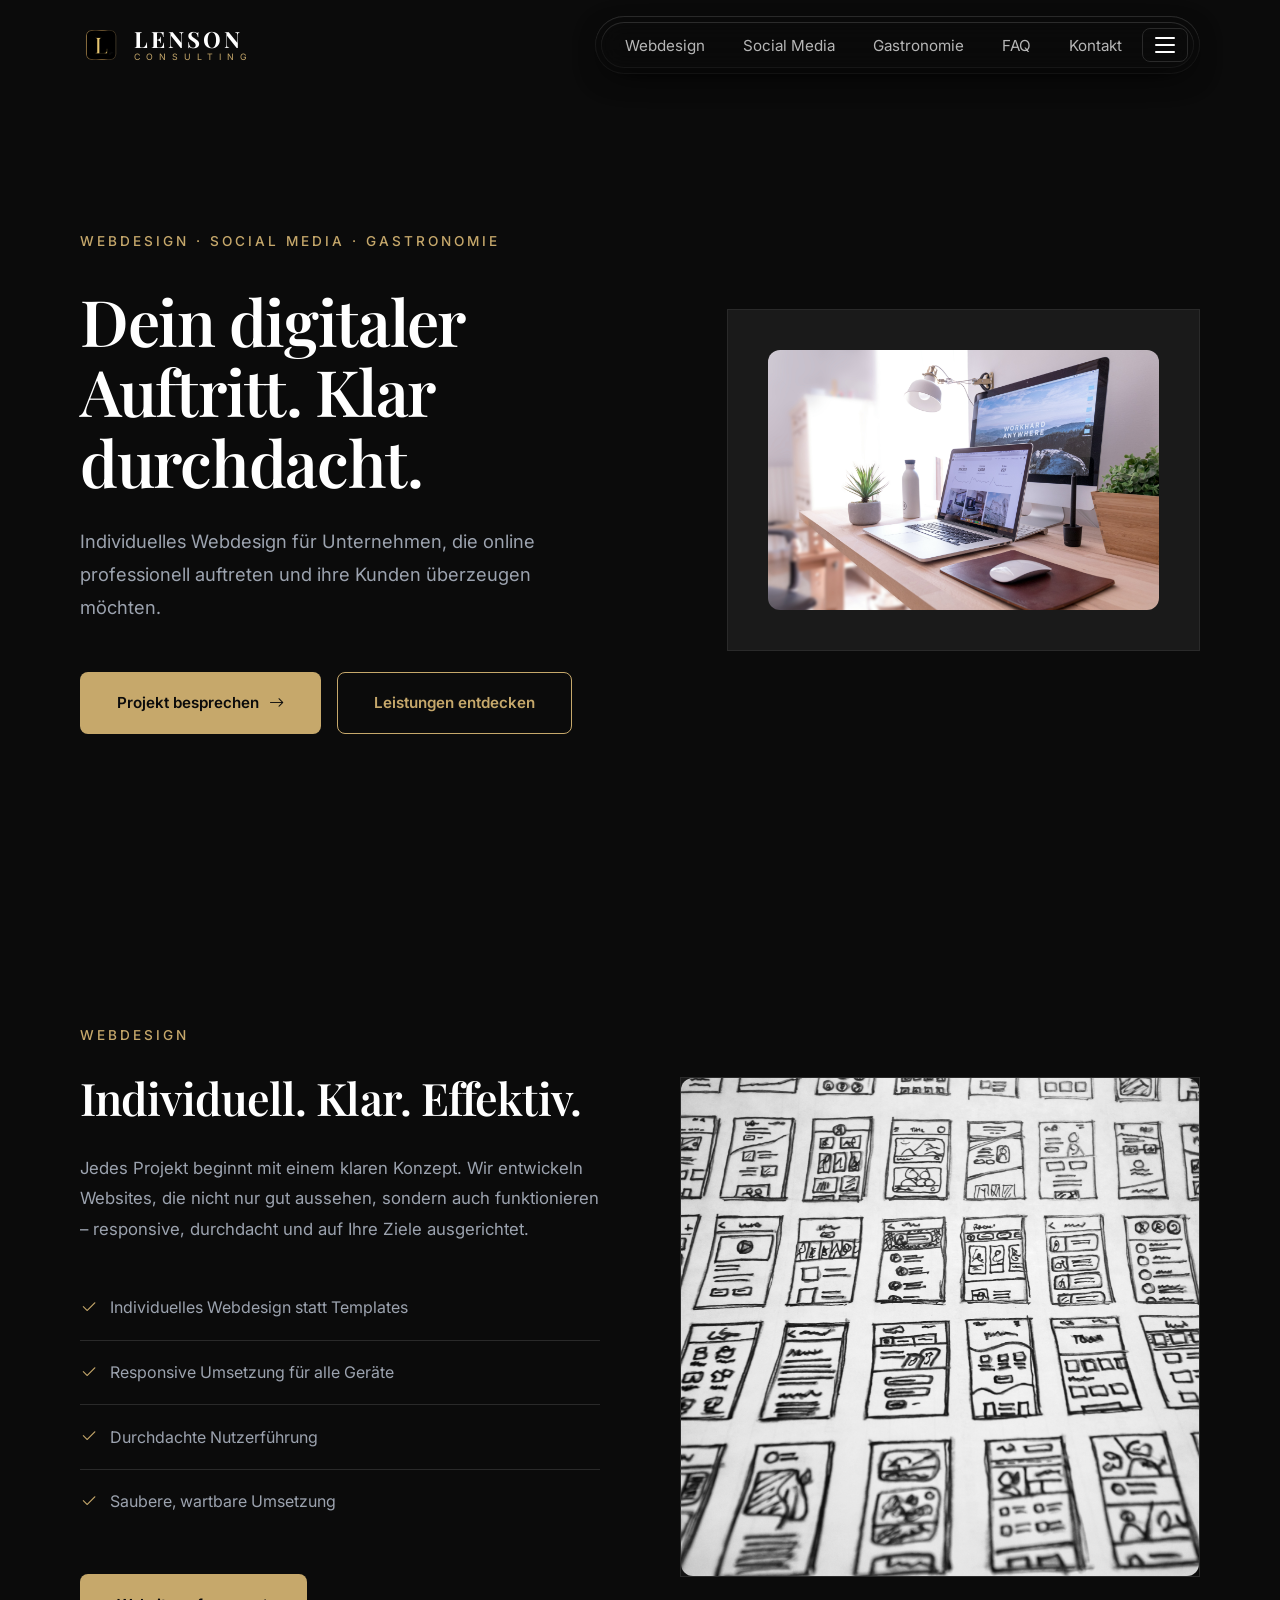
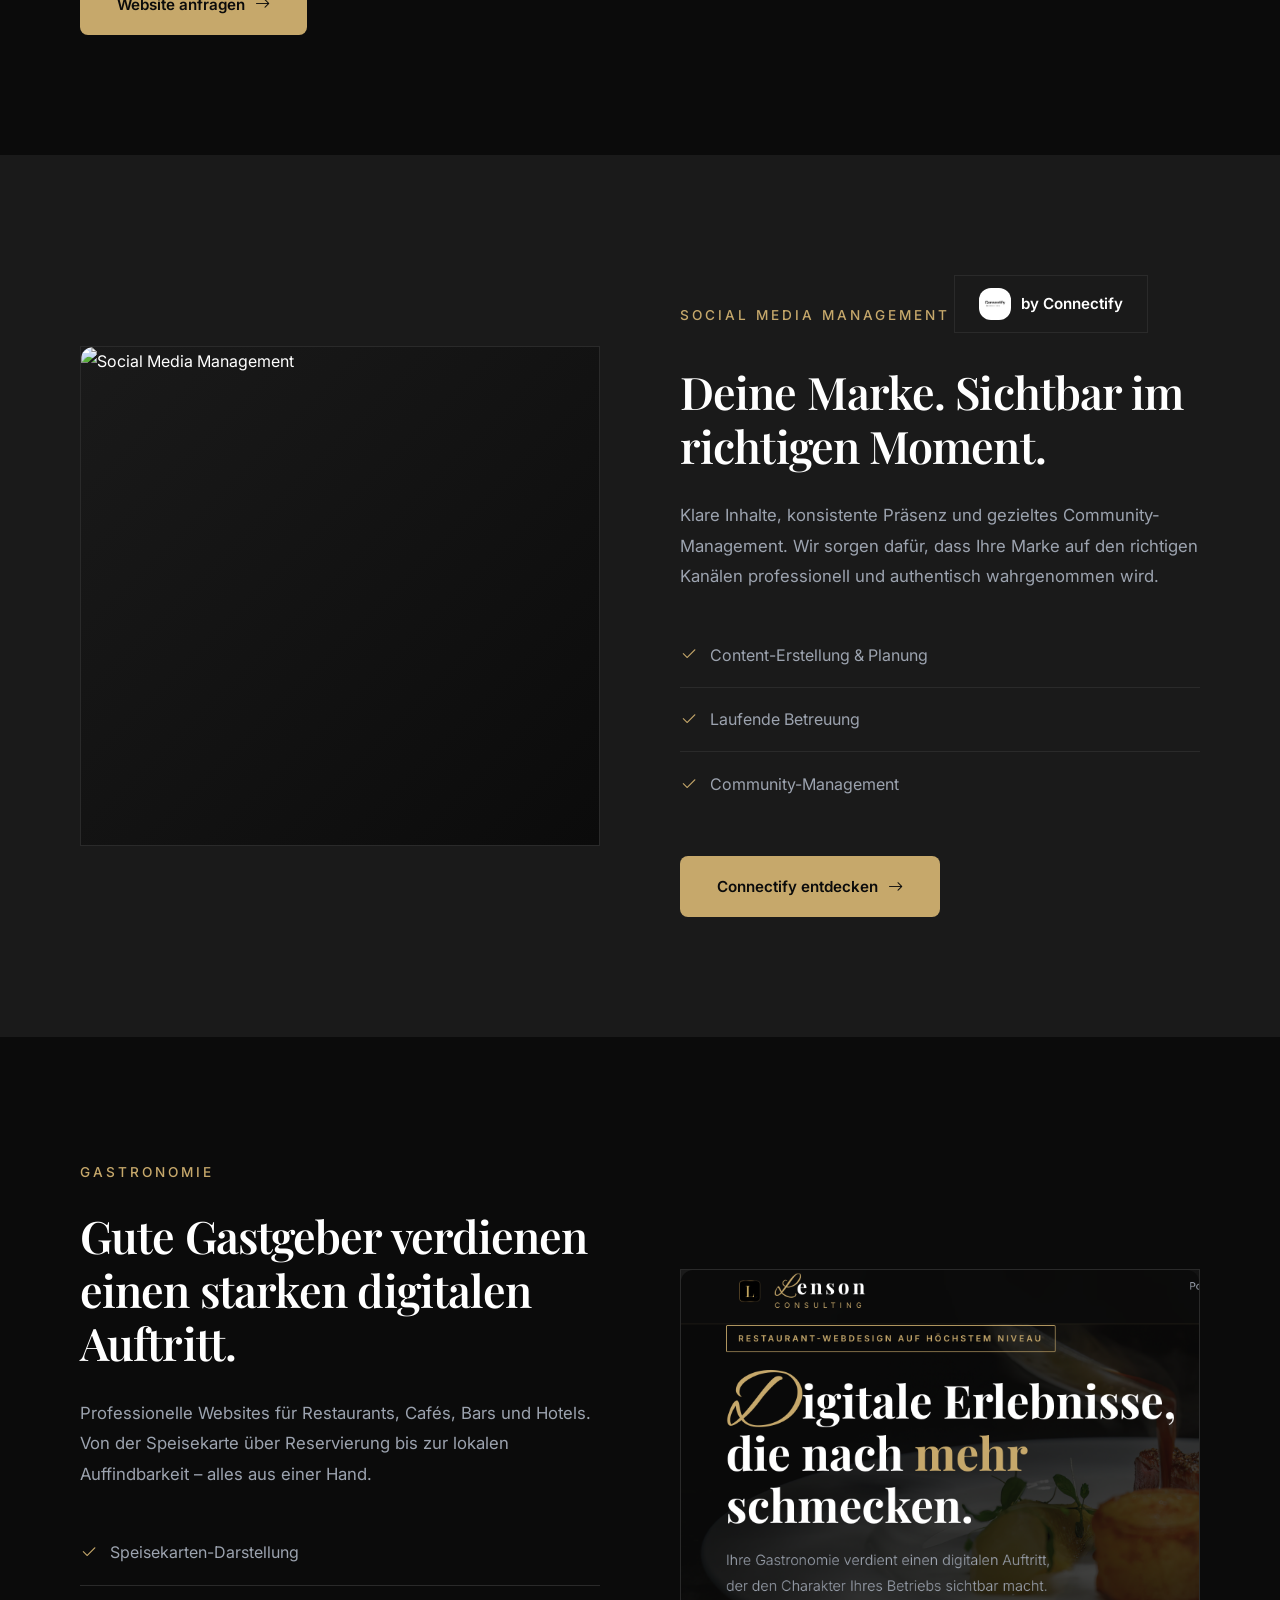
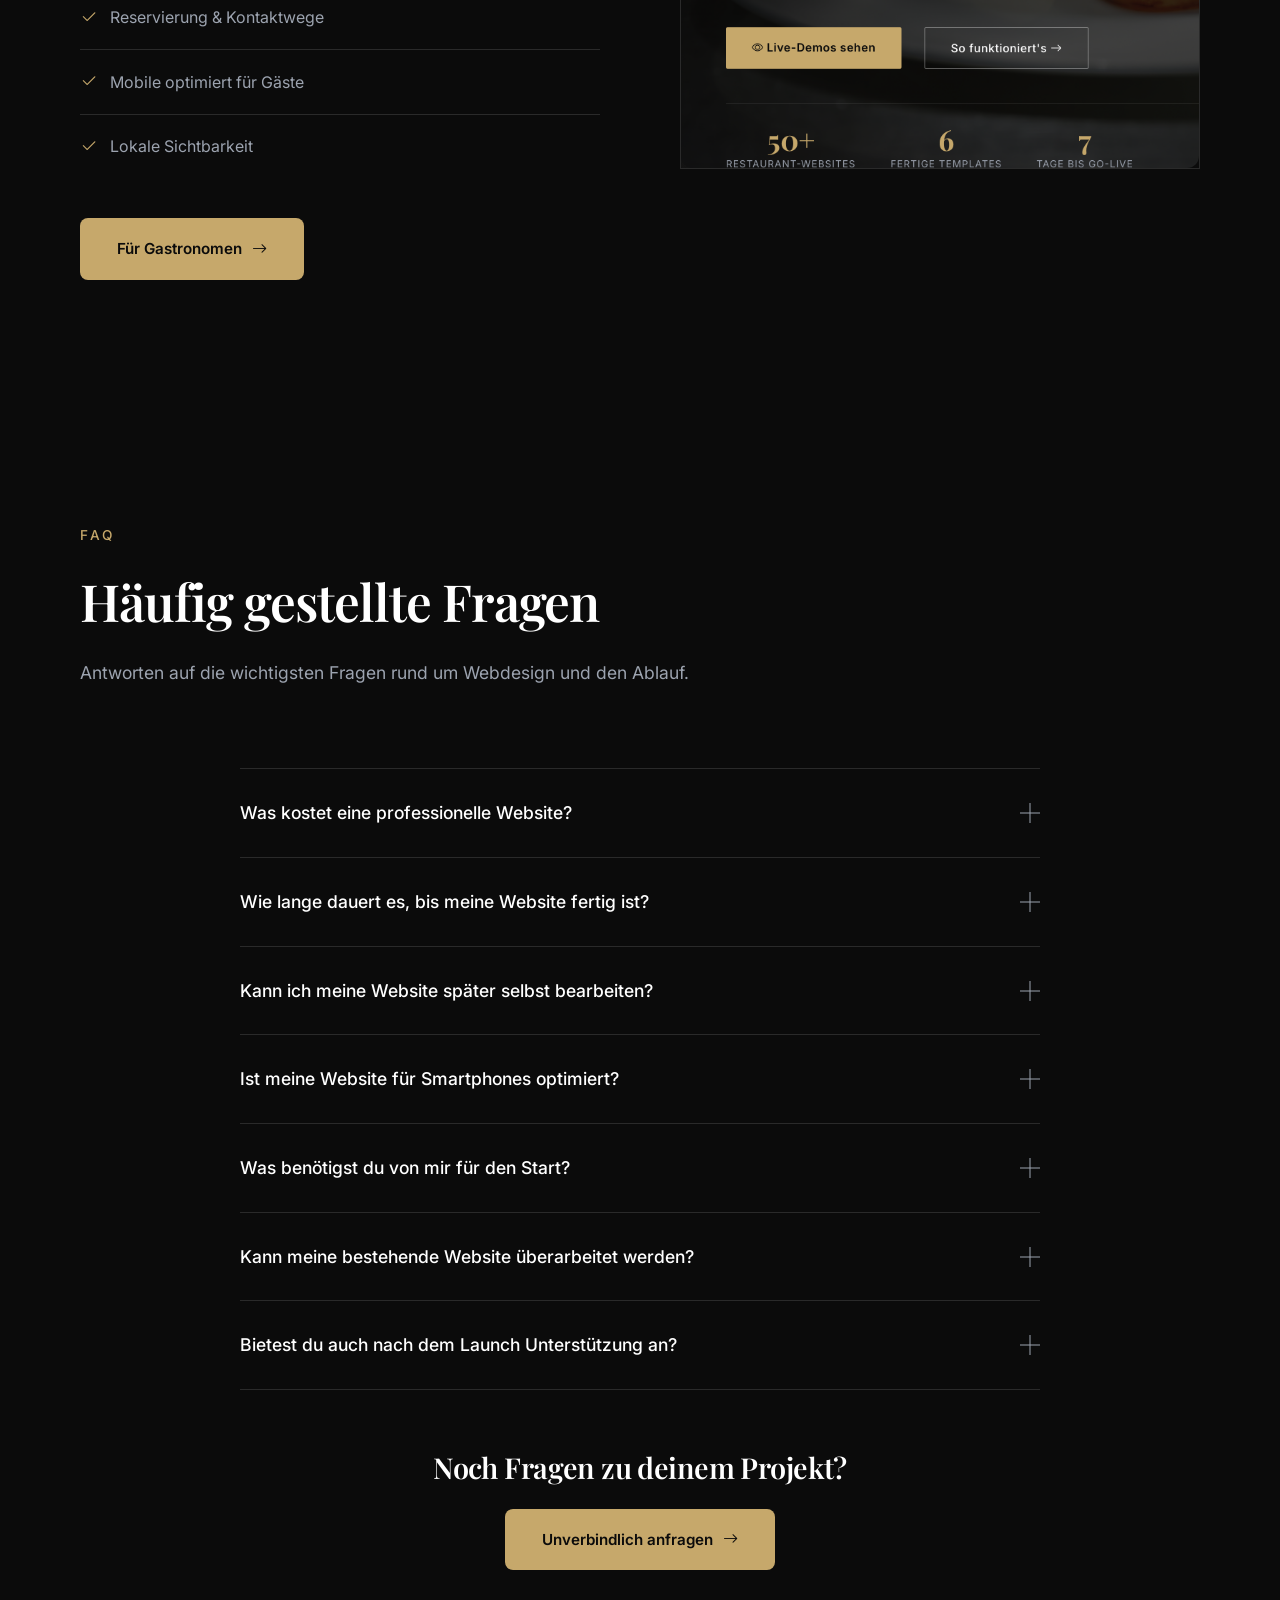
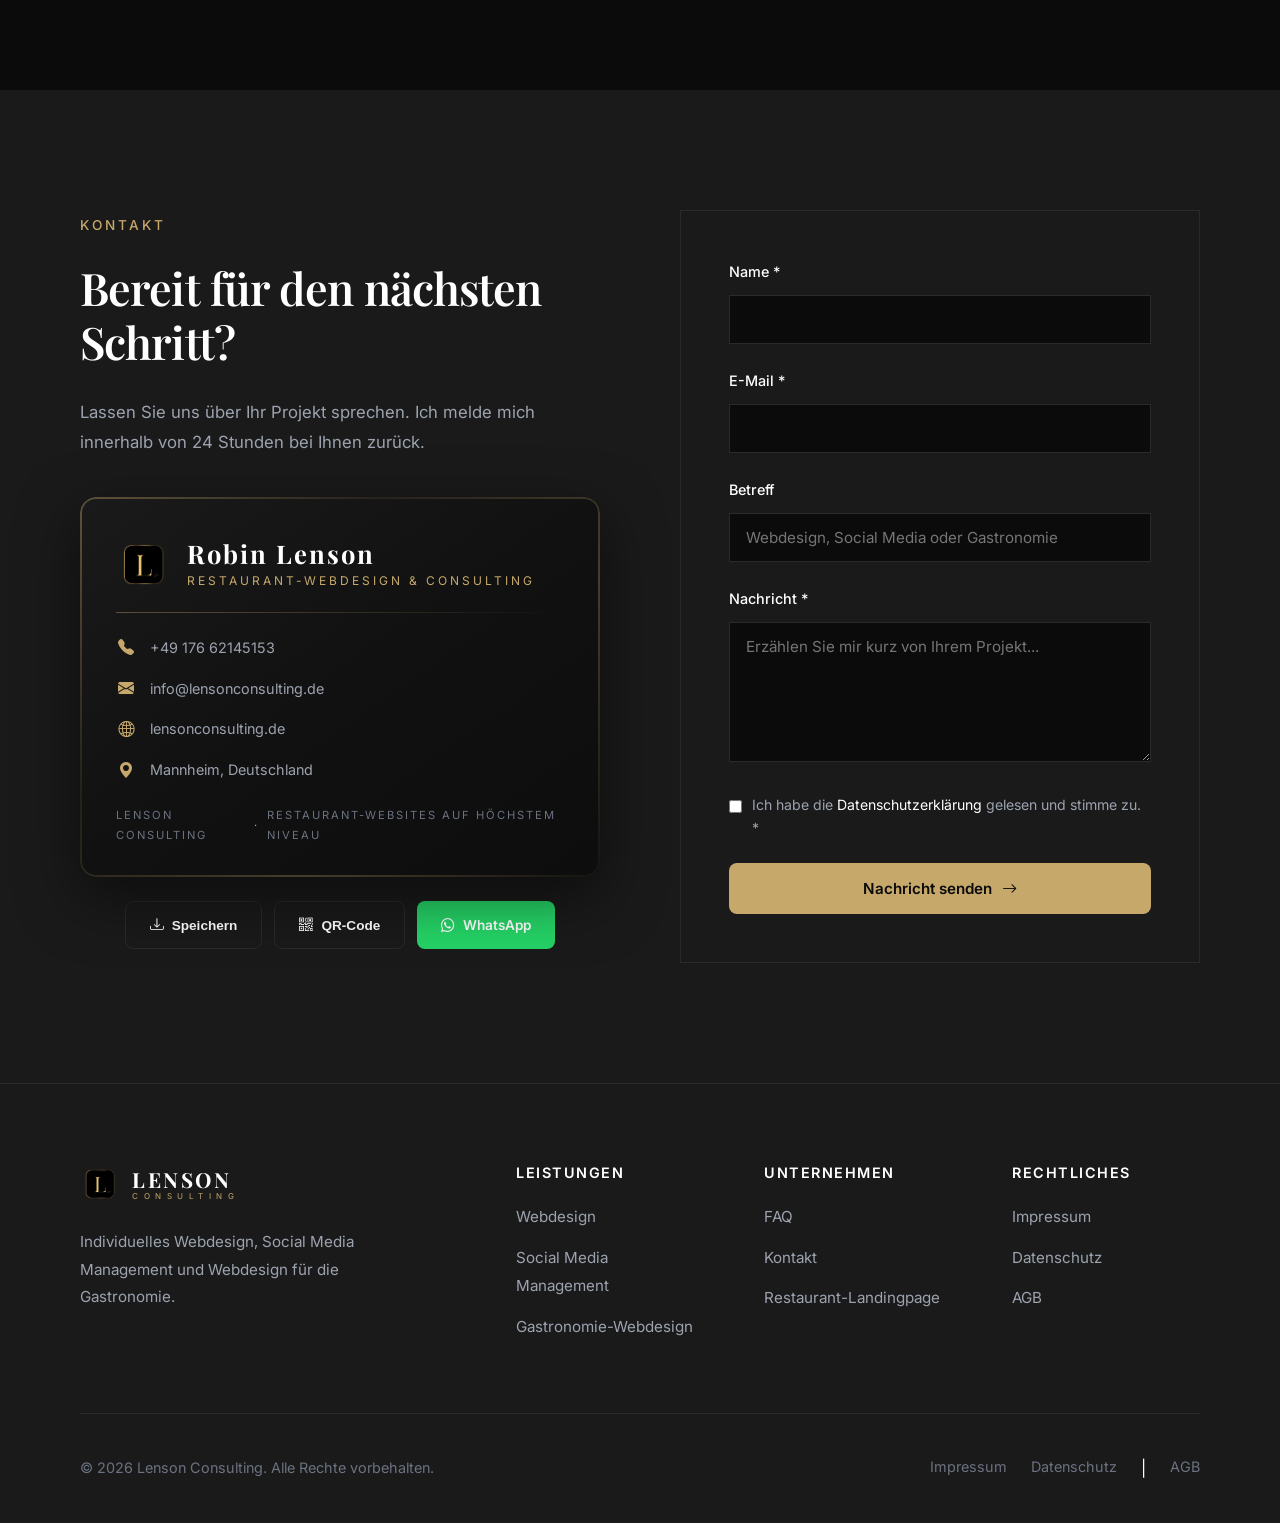
==== commit 37e61d29: "feat: Navbar-Liquid-Effekt auf Restaurant übertragen, CTA entfernt" ====
--- a/index.html
+++ b/index.html
@@ -31,9 +31,9 @@
 </head>
 <body>
     <!-- Navigation -->
-    <header class="nav-header" id="navHeader">
-        <nav class="nav-container">
-            <a href="#" class="nav-logo">
+    <header class="nav-header liquid-nav-header" id="navHeader">
+        <nav class="nav-container liquid-nav-container">
+            <a href="#" class="nav-logo liquid-nav-logo">
                 <img src="assets/images/logo.png" alt="Lenson Consulting Logo">
                 <div class="nav-logo-text">
                     <span class="nav-logo-main">Lenson</span>
@@ -41,28 +41,35 @@
                 </div>
             </a>
             
-            <ul class="nav-menu">
-                <li><a href="#webdesign" class="nav-link">Webdesign</a></li>
-                <li><a href="#social" class="nav-link">Social Media</a></li>
-                <li><a href="#gastronomie" class="nav-link">Gastronomie</a></li>
-                <li><a href="#faq" class="nav-link">FAQ</a></li>
-                <li><a href="#kontakt" class="nav-link">Kontakt</a></li>
-                <li><a href="#kontakt" class="nav-cta">Projekt besprechen</a></li>
-                <li class="nav-legal-dropdown">
-                    <button class="nav-legal-toggle" aria-label="Rechtliches Menü">
-                        <svg width="20" height="16" viewBox="0 0 20 16" fill="none" xmlns="http://www.w3.org/2000/svg">
-                            <rect y="0" width="20" height="2" rx="1" fill="currentColor"/>
-                            <rect y="7" width="20" height="2" rx="1" fill="currentColor"/>
-                            <rect y="14" width="20" height="2" rx="1" fill="currentColor"/>
-                        </svg>
-                    </button>
-                    <ul class="nav-legal-menu">
-                        <li><a href="datenschutz.html">Datenschutz</a></li>
-                        <li><a href="impressum.html">Impressum</a></li>
-                        <li><a href="agb.html">AGB</a></li>
-                    </ul>
-                </li>
-            </ul>
+            <div class="liquid-nav-pill">
+                <div class="liquid-nav-glass"></div>
+                <div class="liquid-nav-drop"></div>
+            <div class="liquid-nav-pill">
+                <div class="liquid-nav-glass"></div>
+                <div class="liquid-nav-drop"></div>
+                <ul class="nav-menu liquid-nav-menu">
+                    <li><a href="#webdesign" class="nav-link liquid-nav-link">Webdesign</a></li>
+                    <li><a href="#social" class="nav-link liquid-nav-link">Social Media</a></li>
+                    <li><a href="#gastronomie" class="nav-link liquid-nav-link">Gastronomie</a></li>
+                    <li><a href="#faq" class="nav-link liquid-nav-link">FAQ</a></li>
+                    <li><a href="#kontakt" class="nav-link liquid-nav-link">Kontakt</a></li>
+                    <li class="nav-legal-dropdown">
+                        <button class="nav-legal-toggle" aria-label="Rechtliches Menü">
+                            <svg width="20" height="16" viewBox="0 0 20 16" fill="none" xmlns="http://www.w3.org/2000/svg">
+                                <rect y="0" width="20" height="2" rx="1" fill="currentColor"/>
+                                <rect y="7" width="20" height="2" rx="1" fill="currentColor"/>
+                                <rect y="14" width="20" height="2" rx="1" fill="currentColor"/>
+                            </svg>
+                        </button>
+                        <ul class="nav-legal-menu">
+                            <li><a href="datenschutz.html">Datenschutz</a></li>
+                            <li><a href="impressum.html">Impressum</a></li>
+                            <li><a href="agb.html">AGB</a></li>
+                        </ul>
+                    </li>
+                </ul>
+            </div>
+            </div>
             
             <button class="nav-toggle" aria-label="Menü öffnen" id="navToggle">
                 <span></span>
@@ -78,6 +85,7 @@
             if (toggle && dropdown) {
                 toggle.addEventListener('click', function(e) {
                     e.preventDefault();
+                    e.stopPropagation();
                     dropdown.classList.toggle('open');
                 });
                 document.addEventListener('click', function(e) {
@@ -92,11 +100,39 @@
                 navToggle.addEventListener('click', function() {
                     navMenu.classList.toggle('active');
                 });
-                const navLinks = navMenu.querySelectorAll('.nav-link, .nav-cta');
+                const navLinks = navMenu.querySelectorAll('.nav-link');
                 navLinks.forEach(link => {
                     link.addEventListener('click', function() {
                         navMenu.classList.remove('active');
                     });
+                });
+            }
+
+            const pill = document.querySelector('.liquid-nav-pill');
+            const drop = document.querySelector('.liquid-nav-drop');
+            const links = document.querySelectorAll('.liquid-nav-link');
+            const cta = document.querySelector('.liquid-nav-cta');
+            if (pill && drop && links.length) {
+                function moveDrop(el) {
+                    if (!el) return;
+                    const rect = el.getBoundingClientRect();
+                    const pillRect = pill.getBoundingClientRect();
+                    const left = rect.left - pillRect.left + pill.scrollLeft;
+                    const width = rect.width;
+                    drop.style.width = width + 'px';
+                    drop.style.transform = 'translateX(' + left + 'px)';
+                    pill.classList.add('has-active');
+                }
+                links.forEach(link => {
+                    link.addEventListener('mouseenter', () => moveDrop(link));
+                    link.addEventListener('focus', () => moveDrop(link));
+                });
+                if (cta) {
+                    cta.addEventListener('mouseenter', () => moveDrop(cta));
+                    cta.addEventListener('focus', () => moveDrop(cta));
+                }
+                pill.addEventListener('mouseleave', () => {
+                    pill.classList.remove('has-active');
                 });
             }
         });
--- a/css/landing-new.css
+++ b/css/landing-new.css
@@ -1374,3 +1374,123 @@
         transition: none;
     }
 }
+
+/* Liquid Navbar Enhancement */
+.liquid-nav-header {
+    background: transparent;
+    border-bottom: none;
+    backdrop-filter: none;
+}
+
+.liquid-nav-container {
+    position: relative;
+}
+
+.liquid-nav-pill {
+    position: relative;
+    display: flex;
+    align-items: center;
+    padding: 6px;
+    border-radius: 999px;
+    isolation: isolate;
+}
+
+.liquid-nav-glass {
+    position: absolute;
+    inset: 0;
+    border-radius: inherit;
+    background: rgba(11, 11, 11, 0.6);
+    backdrop-filter: blur(12px) saturate(1.2);
+    -webkit-backdrop-filter: blur(12px) saturate(1.2);
+    box-shadow: inset 0 1px 1px rgba(255, 255, 255, 0.1), inset 0 0 0 1px rgba(255, 255, 255, 0.05), 0 8px 32px -12px rgba(0, 0, 0, 0.8);
+    z-index: -2;
+}
+
+.liquid-nav-drop {
+    position: absolute;
+    top: 6px;
+    bottom: 6px;
+    left: 0;
+    border-radius: 999px;
+    background: radial-gradient(120% 140% at 30% 0%, rgba(198, 168, 107, 0.6), transparent 55%), rgba(198, 168, 107, 0.35);
+    box-shadow: inset 0 1px 1px rgba(255, 255, 255, 0.3), inset 0 -2px 6px rgba(198, 168, 107, 0.25), 0 4px 16px -6px rgba(198, 168, 107, 0.4);
+    transition: width 0.4s cubic-bezier(0.25, 0.46, 0.45, 0.94), transform 0.4s cubic-bezier(0.25, 0.46, 0.45, 0.94);
+    pointer-events: none;
+    z-index: -1;
+    opacity: 0;
+}
+
+.liquid-nav-pill.has-active .liquid-nav-drop {
+    opacity: 1;
+}
+
+.liquid-nav-menu {
+    position: relative;
+    background: transparent;
+    padding: 0;
+    gap: 2px;
+    display: flex;
+}
+
+.liquid-nav-link {
+    position: relative;
+    padding: 10px 18px;
+    height: auto;
+    color: rgba(255, 255, 255, 0.7);
+}
+
+.liquid-nav-link:hover {
+    color: var(--color-white);
+}
+
+.liquid-nav-cta {
+    padding: 10px 22px;
+    background: transparent;
+    color: rgba(255, 255, 255, 0.7) !important;
+    font-weight: 400;
+}
+
+.liquid-nav-cta:hover {
+    background: transparent;
+    color: var(--color-white) !important;
+    box-shadow: none;
+    transform: none;
+}
+
+@media (max-width: 968px) {
+    .liquid-nav-pill {
+        position: absolute;
+        top: 90px;
+        left: 0;
+        right: 0;
+        width: 100%;
+        border-radius: 0;
+        padding: 10px 0;
+    }
+    
+    .liquid-nav-glass {
+        border-radius: 0;
+    }
+    
+    .liquid-nav-menu {
+        flex-direction: column;
+        width: 100%;
+        gap: 0;
+    }
+    
+    .liquid-nav-menu li {
+        width: 100%;
+        text-align: center;
+    }
+    
+    .liquid-nav-link,
+    .liquid-nav-cta {
+        display: block;
+        width: 100%;
+        padding: 12px 0;
+    }
+    
+    .liquid-nav-drop {
+        display: none;
+    }
+}
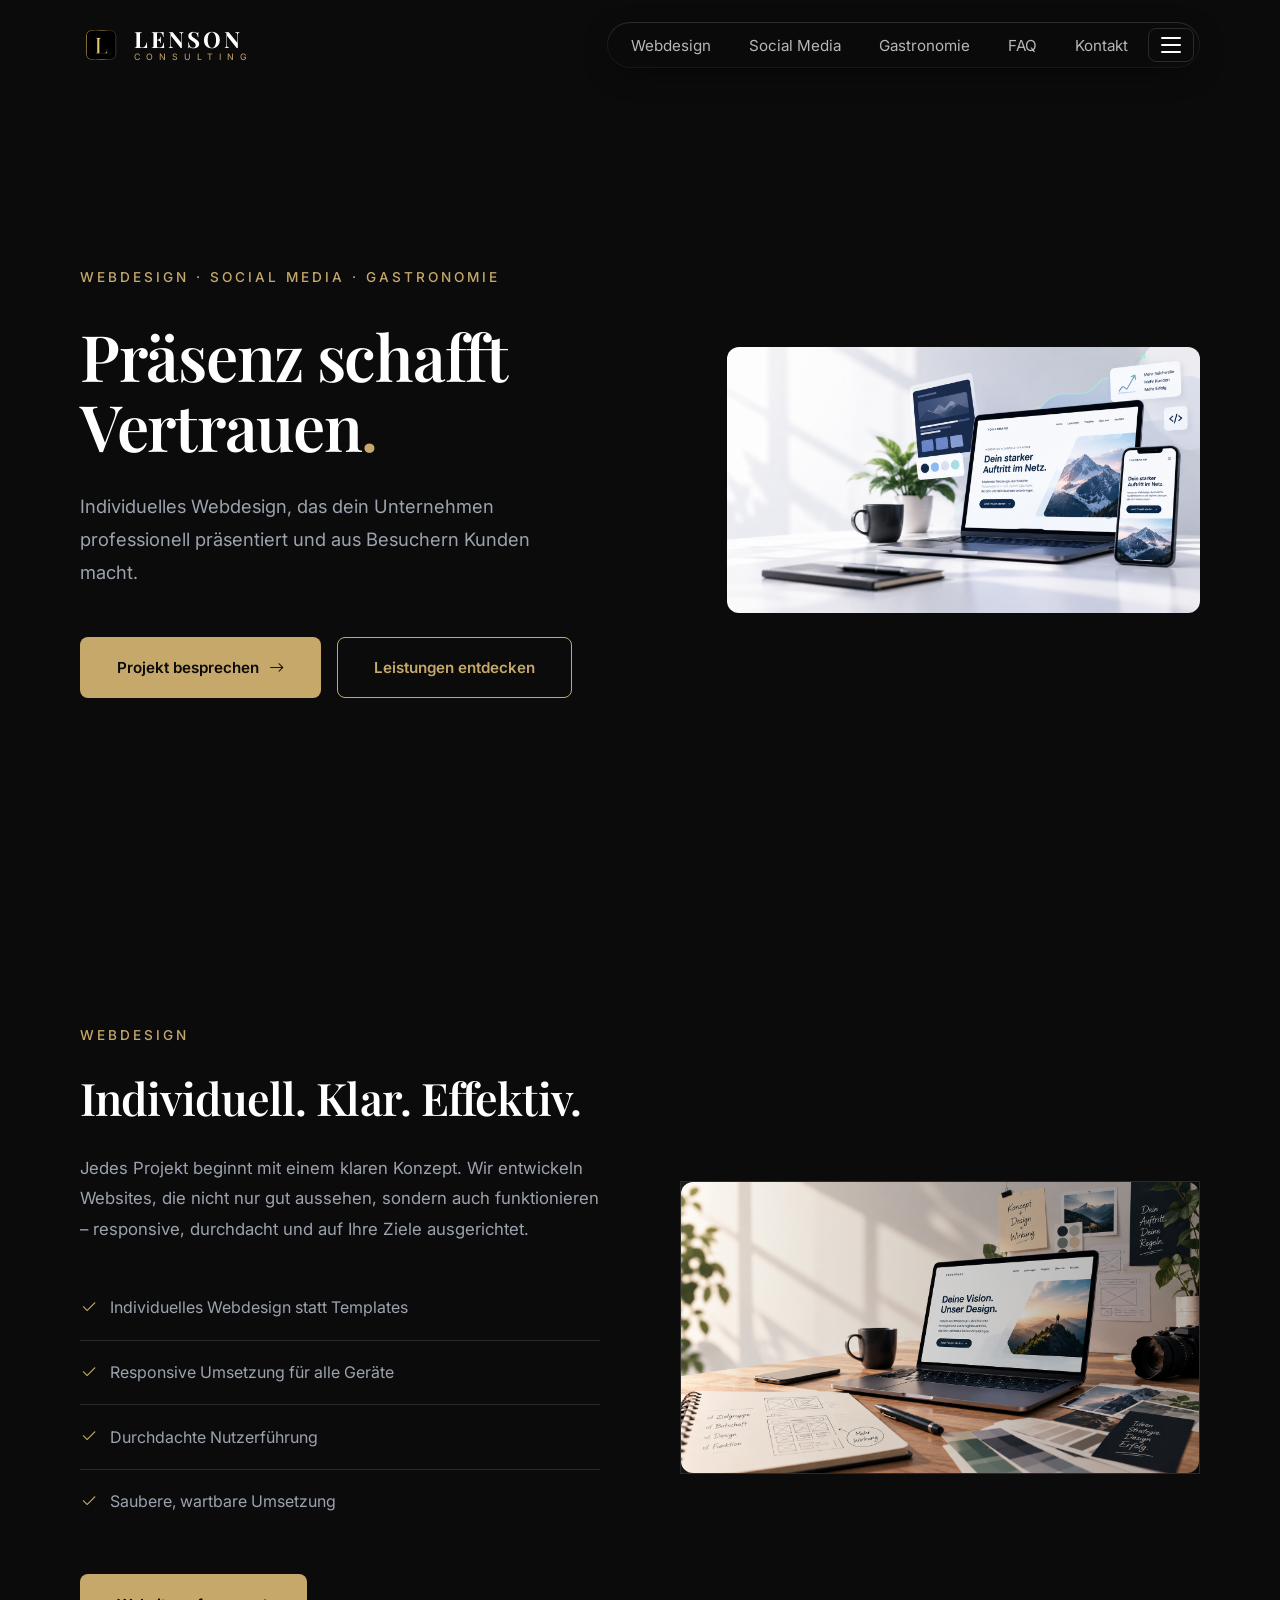
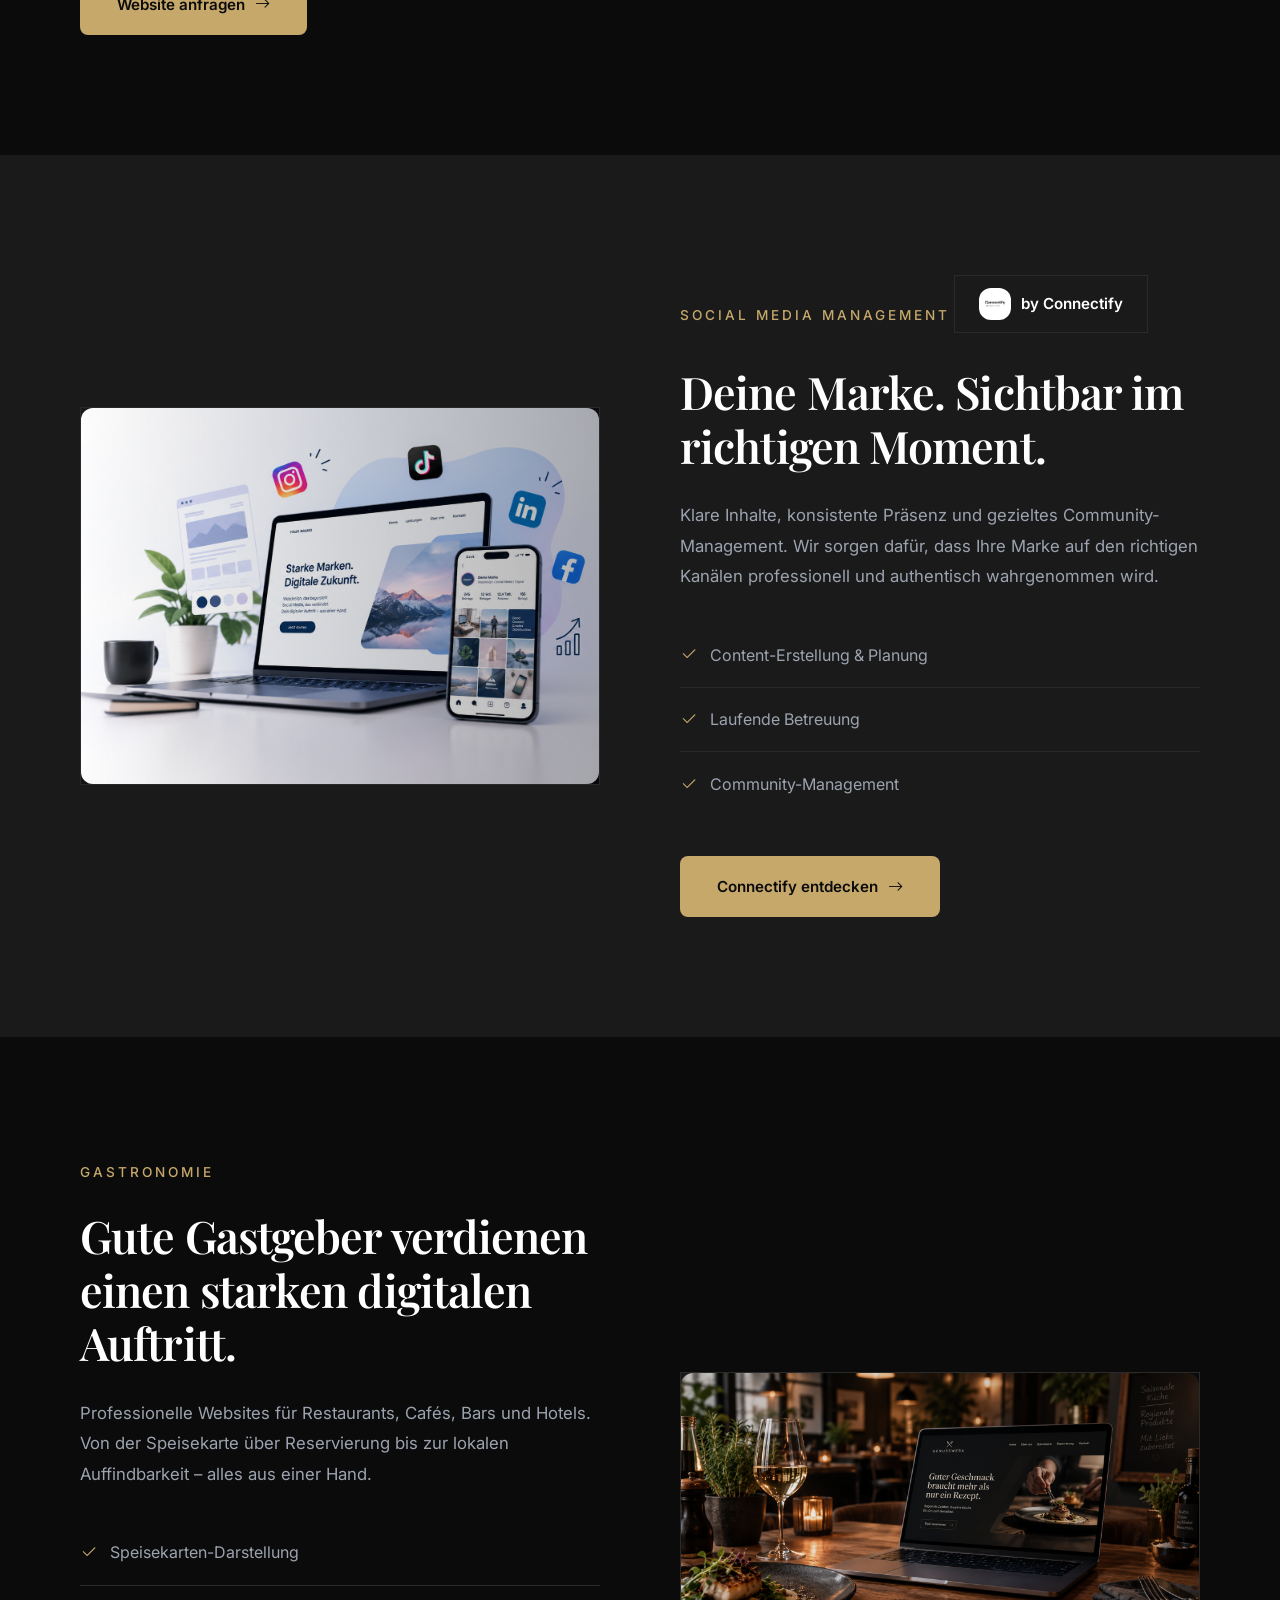
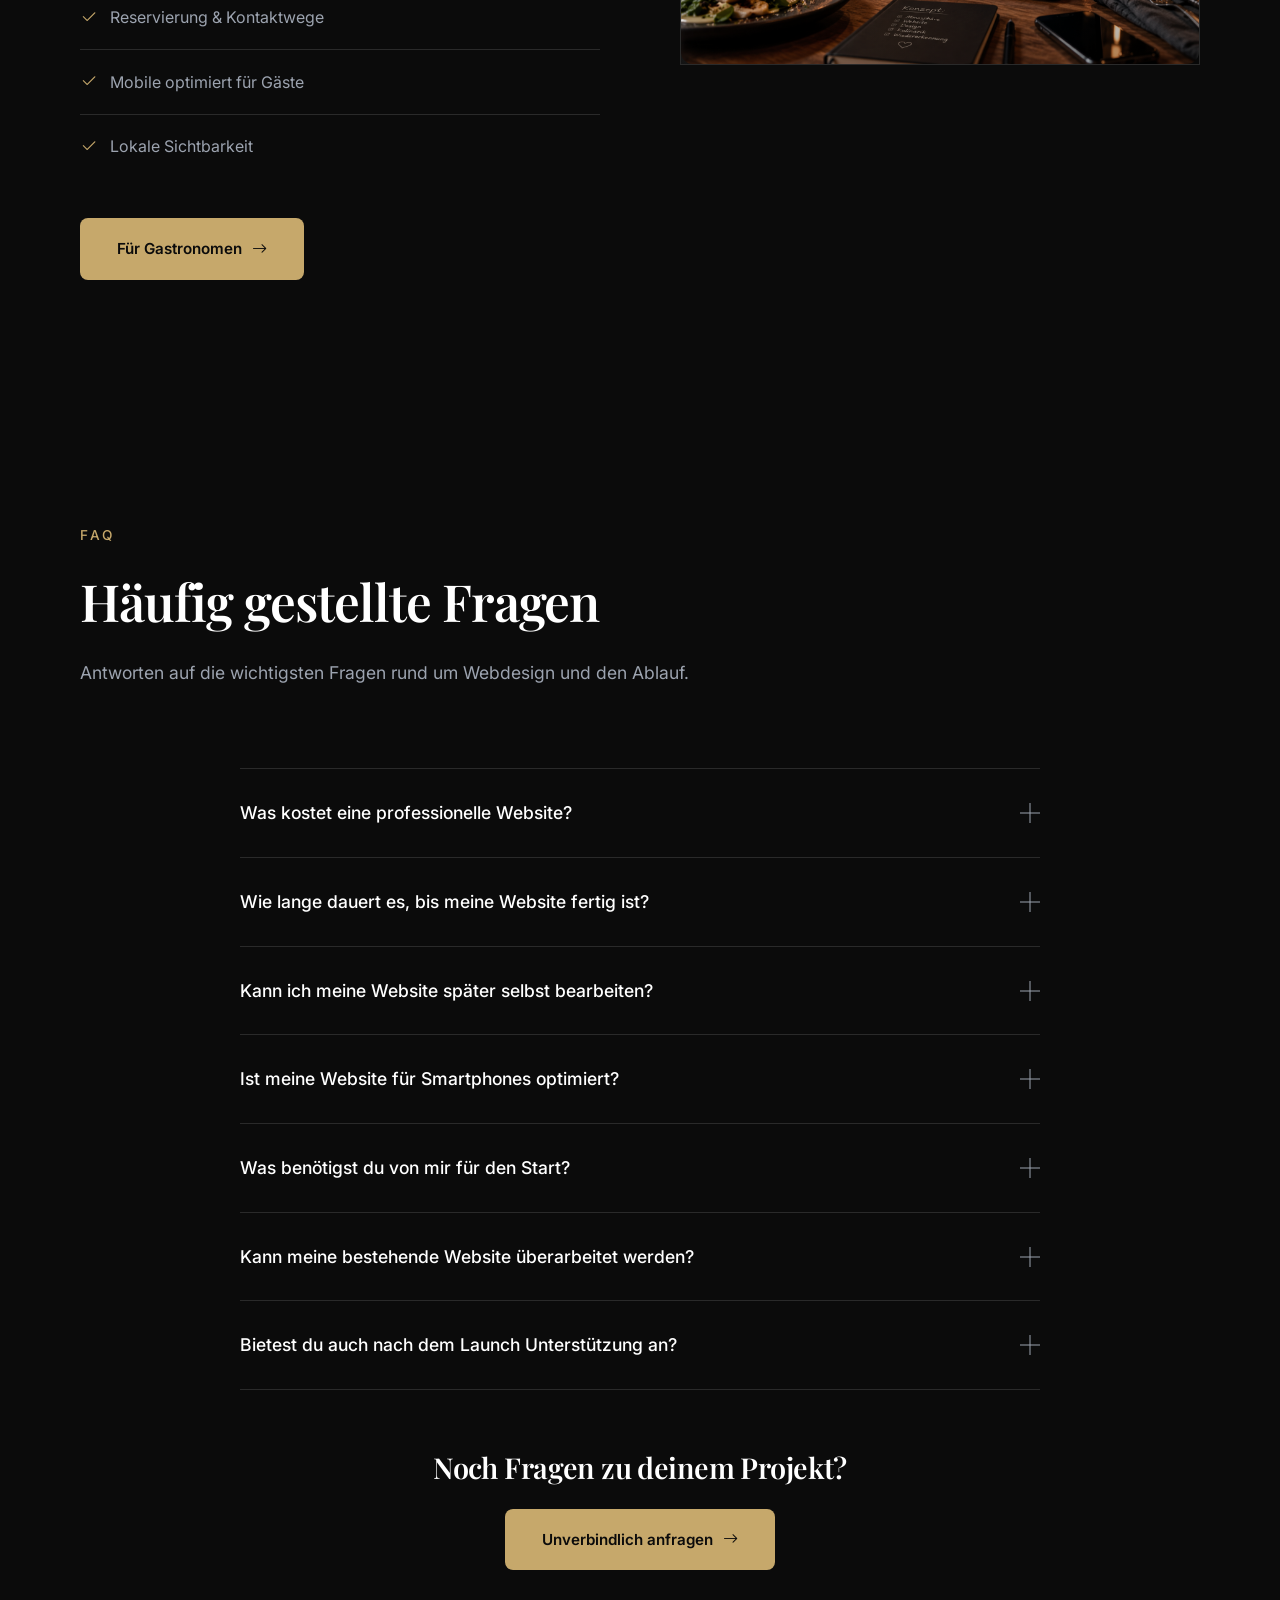
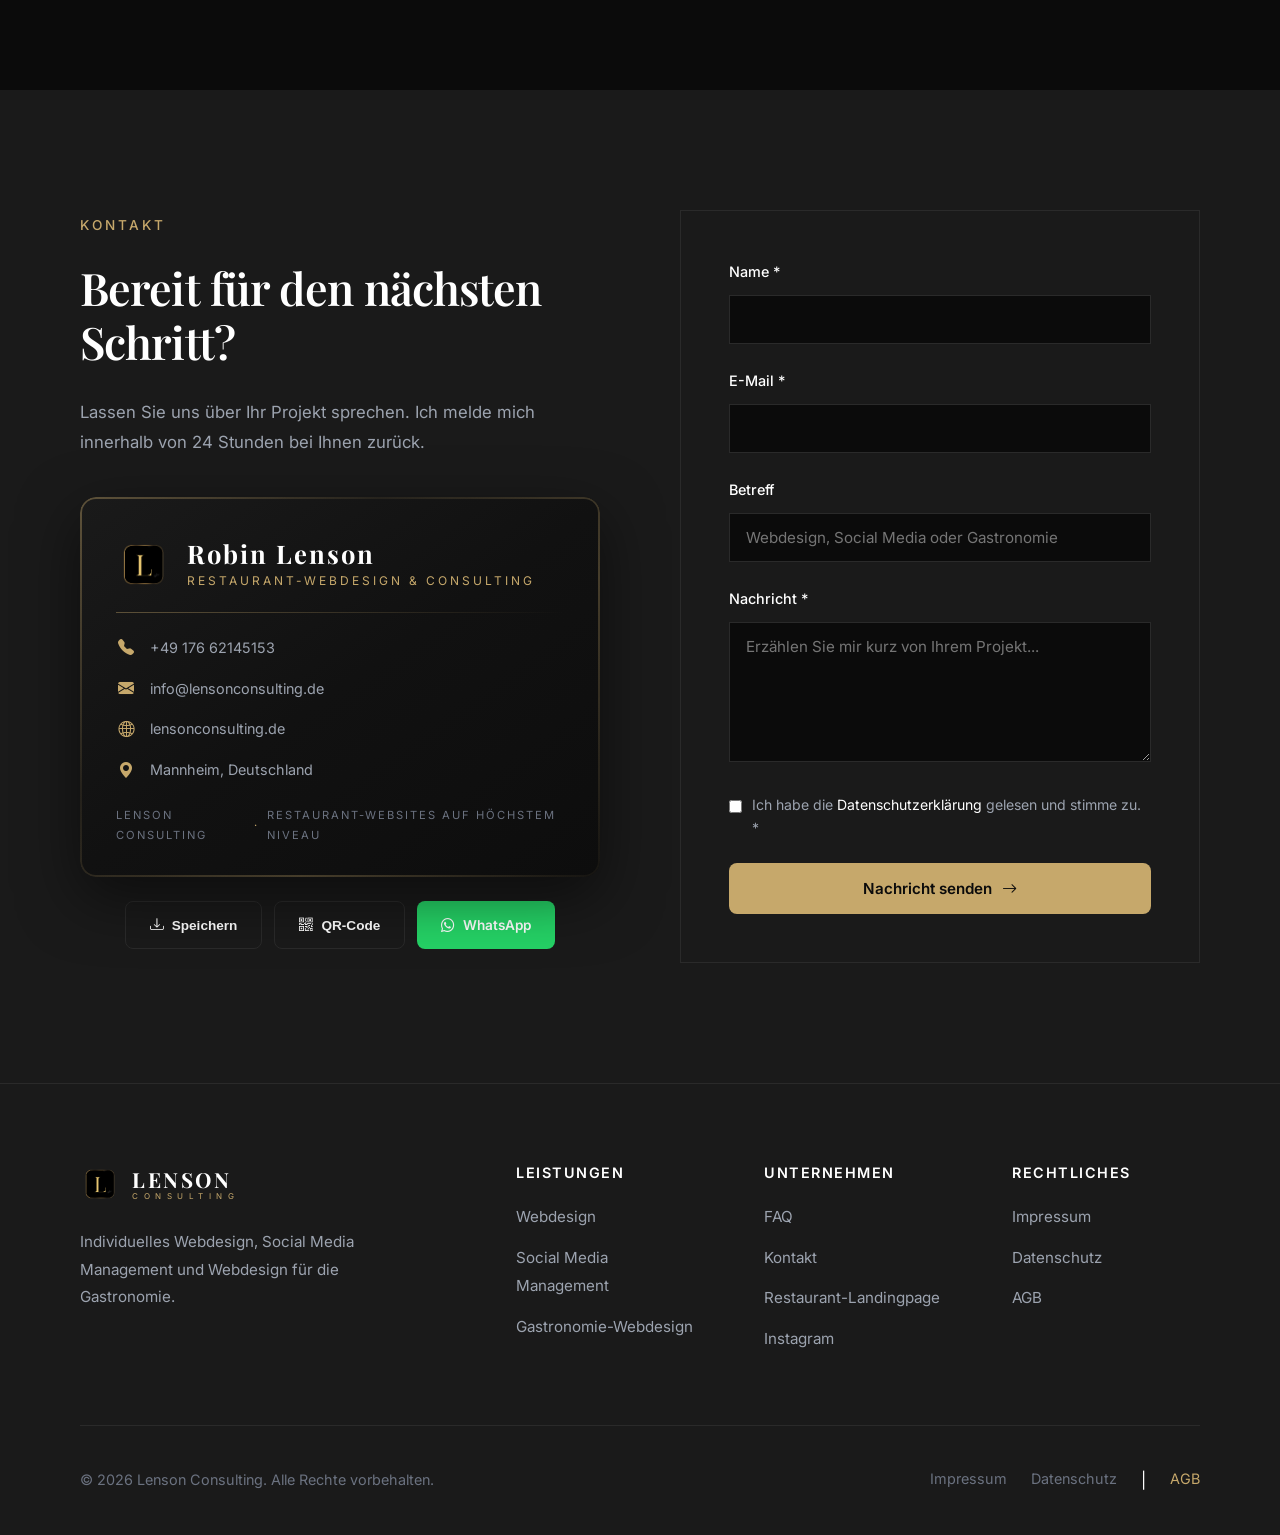
==== commit 9ecc7abf: "LiqNav,Pics,Ft" ====
--- a/index.html
+++ b/index.html
@@ -44,9 +44,6 @@
             <div class="liquid-nav-pill">
                 <div class="liquid-nav-glass"></div>
                 <div class="liquid-nav-drop"></div>
-            <div class="liquid-nav-pill">
-                <div class="liquid-nav-glass"></div>
-                <div class="liquid-nav-drop"></div>
                 <ul class="nav-menu liquid-nav-menu">
                     <li><a href="#webdesign" class="nav-link liquid-nav-link">Webdesign</a></li>
                     <li><a href="#social" class="nav-link liquid-nav-link">Social Media</a></li>
@@ -68,7 +65,6 @@
                         </ul>
                     </li>
                 </ul>
-            </div>
             </div>
             
             <button class="nav-toggle" aria-label="Menü öffnen" id="navToggle">
@@ -144,9 +140,9 @@
             <div class="hero-grid">
                 <div class="hero-content">
                     <span class="hero-label">Webdesign · Social Media · Gastronomie</span>
-                    <h1 class="hero-title">Dein digitaler Auftritt. Klar durchdacht.</h1>
+                    <h1 class="hero-title">Präsenz schafft Vertrauen<span class="text-gold">.</span></h1>
                     <p class="hero-subtitle">
-                        Individuelles Webdesign für Unternehmen, die online professionell auftreten und ihre Kunden überzeugen möchten.
+                        Individuelles Webdesign, das dein Unternehmen professionell präsentiert und aus Besuchern Kunden macht.
                     </p>
                     <div class="hero-actions">
                         <a href="#kontakt" class="btn btn-primary">
@@ -160,7 +156,7 @@
                 </div>
                 <div class="hero-visual">
                     <div class="hero-mockup">
-                        <img src="assets/images/index-1.jpg" alt="Lenson Consulting Webdesign" style="width: 100%; height: 100%; object-fit: cover; display: block;">
+                        <img src="assets/images/index-1.jpg" alt="Lenson Consulting Webdesign" style="width: 100%; height: 100%; object-fit: cover; display: block; border-radius: 12px;">
                     </div>
                 </div>
             </div>
@@ -253,7 +249,7 @@
                 </div>
                 <div class="gastronomy-visual">
                     <div class="webdesign-image">
-                        <img src="assets/images/index-4.jpg" alt="Restaurant Webdesign" style="width: 100%; height: 100%; object-fit: cover; object-position: left center;">
+                        <img src="assets/images/index-4.jpg" alt="Restaurant Webdesign" style="width: 100%; height: auto; object-fit: contain;">
                     </div>
                 </div>
             </div>
@@ -374,7 +370,7 @@
                     </div>
                 </div>
                 <div class="contact-form-wrapper">
-                    <form class="contact-form" action="https://api.web3forms.com/submit" method="POST">
+                    <form id="kontaktForm" class="contact-form" action="https://api.web3forms.com/submit" method="POST">
                         <input type="hidden" name="access_key" value="2ea00a9f-83c1-4240-a87c-0bb181b3530d">
                         <input type="hidden" name="subject" value="Neue Anfrage von lensonconsulting.de">
                         
@@ -403,6 +399,7 @@
                             <i class="bi bi-arrow-right"></i>
                         </button>
                     </form>
+                    <div id="formMessage"></div>
                 </div>
             </div>
         </div>
@@ -438,6 +435,7 @@
                         <li><a href="#faq">FAQ</a></li>
                         <li><a href="#kontakt">Kontakt</a></li>
                         <li><a href="restaurant.html">Restaurant-Landingpage</a></li>
+                        <li><a href="https://instagram.com/lensonconsulting" target="_blank">Instagram</a></li>
                     </ul>
                 </div>
                 <div>
@@ -458,6 +456,8 @@
             </div>
         </div>
     </footer>
+
+    <script src="js/main.js"></script>
 
     <script>
         // Navbar scroll effect
@@ -483,6 +483,44 @@
                 }
             });
         });
+
+        // Kontaktformular Validierung
+        const kontaktForm = document.getElementById('kontaktForm');
+        const formMessage = document.getElementById('formMessage');
+
+        if (kontaktForm) {
+            kontaktForm.addEventListener('submit', function(e) {
+                const name = document.getElementById('name').value.trim();
+                const email = document.getElementById('email').value.trim();
+                const nachricht = document.getElementById('message').value.trim();
+                
+                if (!name || !email || !nachricht) {
+                    e.preventDefault();
+                    showFormMessage('Bitte füllen Sie alle Pflichtfelder aus.', 'error');
+                    return;
+                }
+                
+                if (!/^[^\s@]+@[^\s@]+\.[^\s@]+$/.test(email)) {
+                    e.preventDefault();
+                    showFormMessage('Bitte geben Sie eine gültige E-Mail-Adresse ein.', 'error');
+                    return;
+                }
+                
+                showFormMessage('Vielen Dank, ' + name + '! Ihre Anfrage wird gesendet.', 'success');
+            });
+        }
+
+        function showFormMessage(message, type) {
+            if (!formMessage) return;
+            formMessage.innerHTML = '';
+            const div = document.createElement('div');
+            div.className = 'form-message alert ' + (type === 'success' ? 'alert-success' : 'alert-danger');
+            div.textContent = message;
+            div.style.marginTop = '20px';
+            div.style.borderRadius = '8px';
+            formMessage.appendChild(div);
+            setTimeout(() => { formMessage.innerHTML = ''; }, 8000);
+        }
     </script>
 </body>
 </html>
--- a/css/landing-new.css
+++ b/css/landing-new.css
@@ -82,6 +82,10 @@
     color: var(--color-accent);
 }
 
+.text-gold { 
+    color: var(--color-gold) !important; 
+}
+
 /* Container */
 .container {
     max-width: 1200px;
@@ -361,9 +365,6 @@
 
 .hero-mockup {
     position: relative;
-    padding: 40px;
-    background: var(--color-bg-secondary);
-    border: 1px solid var(--color-border-light);
 }
 
 .hero-mockup-frame {
@@ -486,13 +487,22 @@
 }
 
 .webdesign-image {
+    position: relative;
     width: 100%;
-    height: 500px;
+    height: auto;
     background: linear-gradient(135deg, var(--color-bg-secondary) 0%, var(--color-bg-primary) 100%);
     border: 1px solid var(--color-border-light);
     display: flex;
     align-items: center;
     justify-content: center;
+}
+
+.webdesign-image::before {
+    content: "";
+    position: absolute;
+    inset: 0;
+    background: linear-gradient(to right, transparent, rgba(0, 0, 0, 0.3));
+    pointer-events: none;
 }
 
 /* Social Media Section */
@@ -1186,7 +1196,7 @@
     }
     
     .hero-mockup {
-        padding: 20px;
+        padding: 0;
     }
     
     .hero-mockup-content {
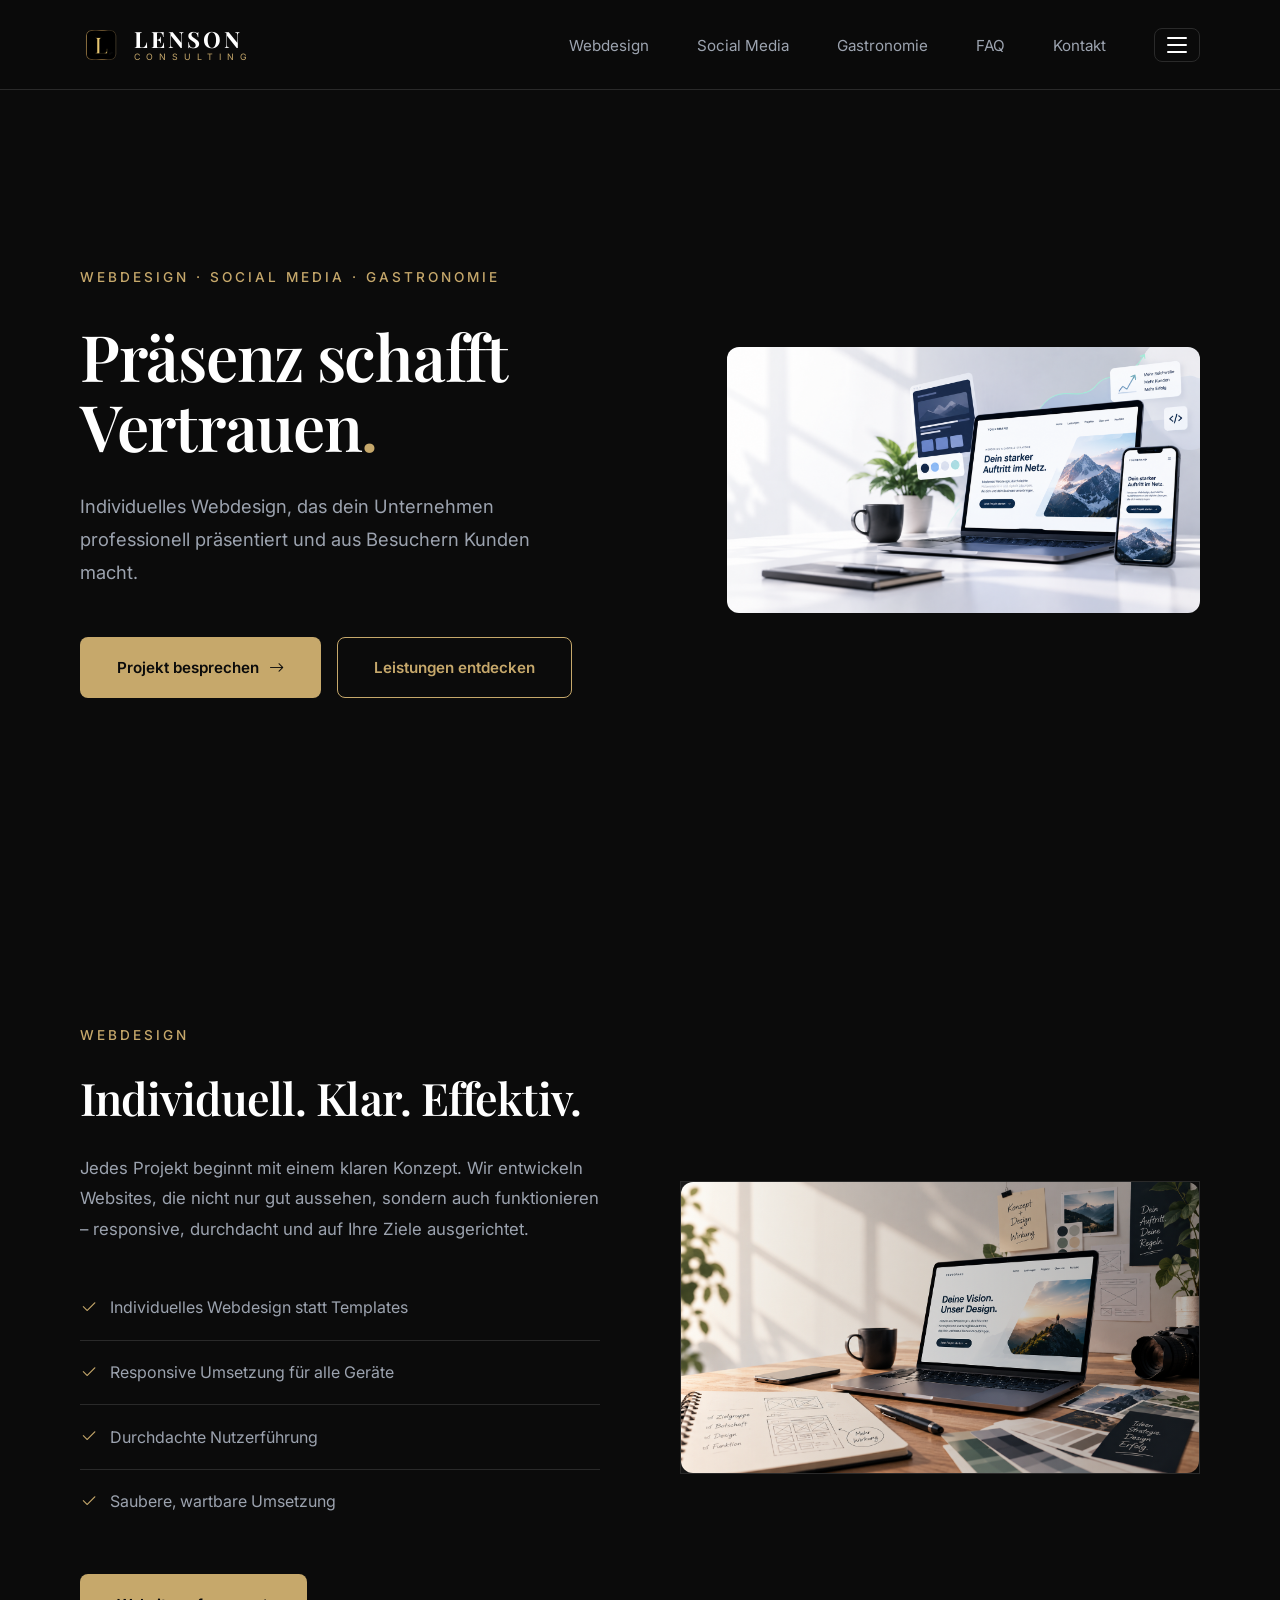
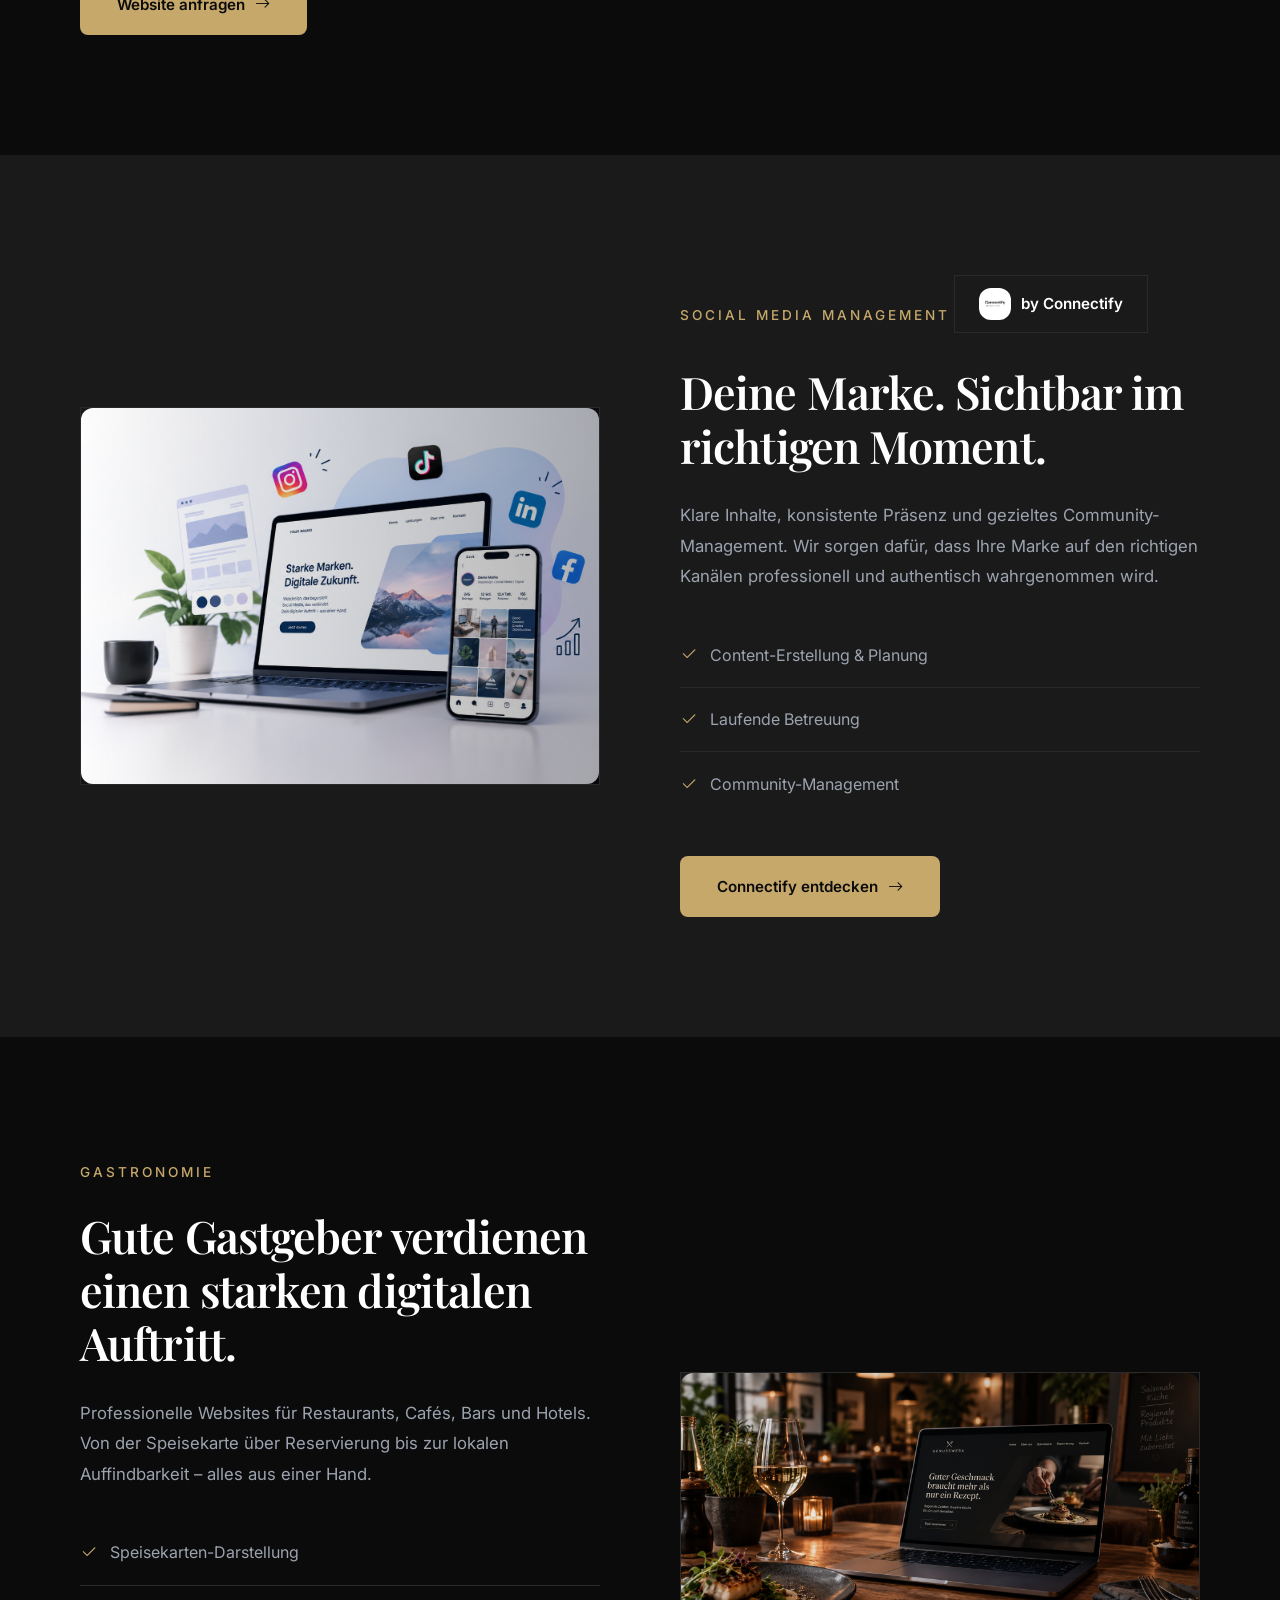
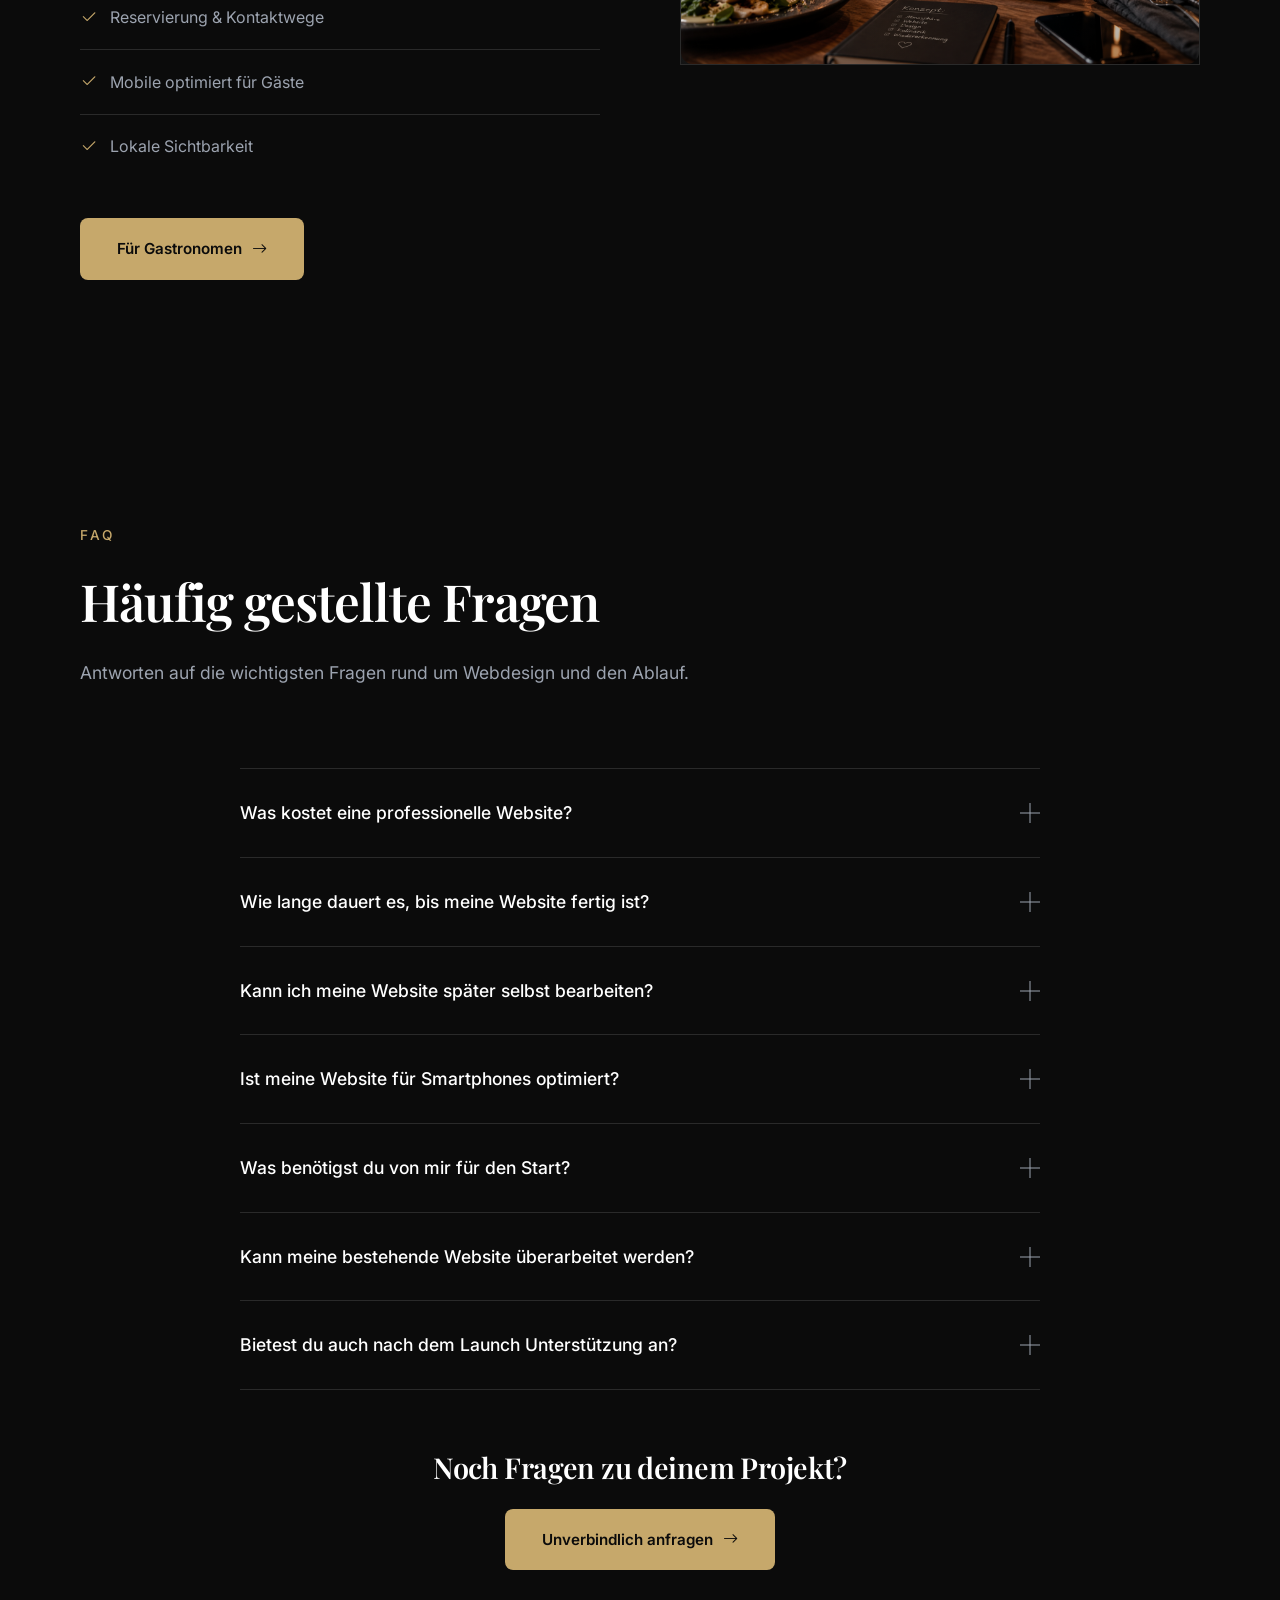
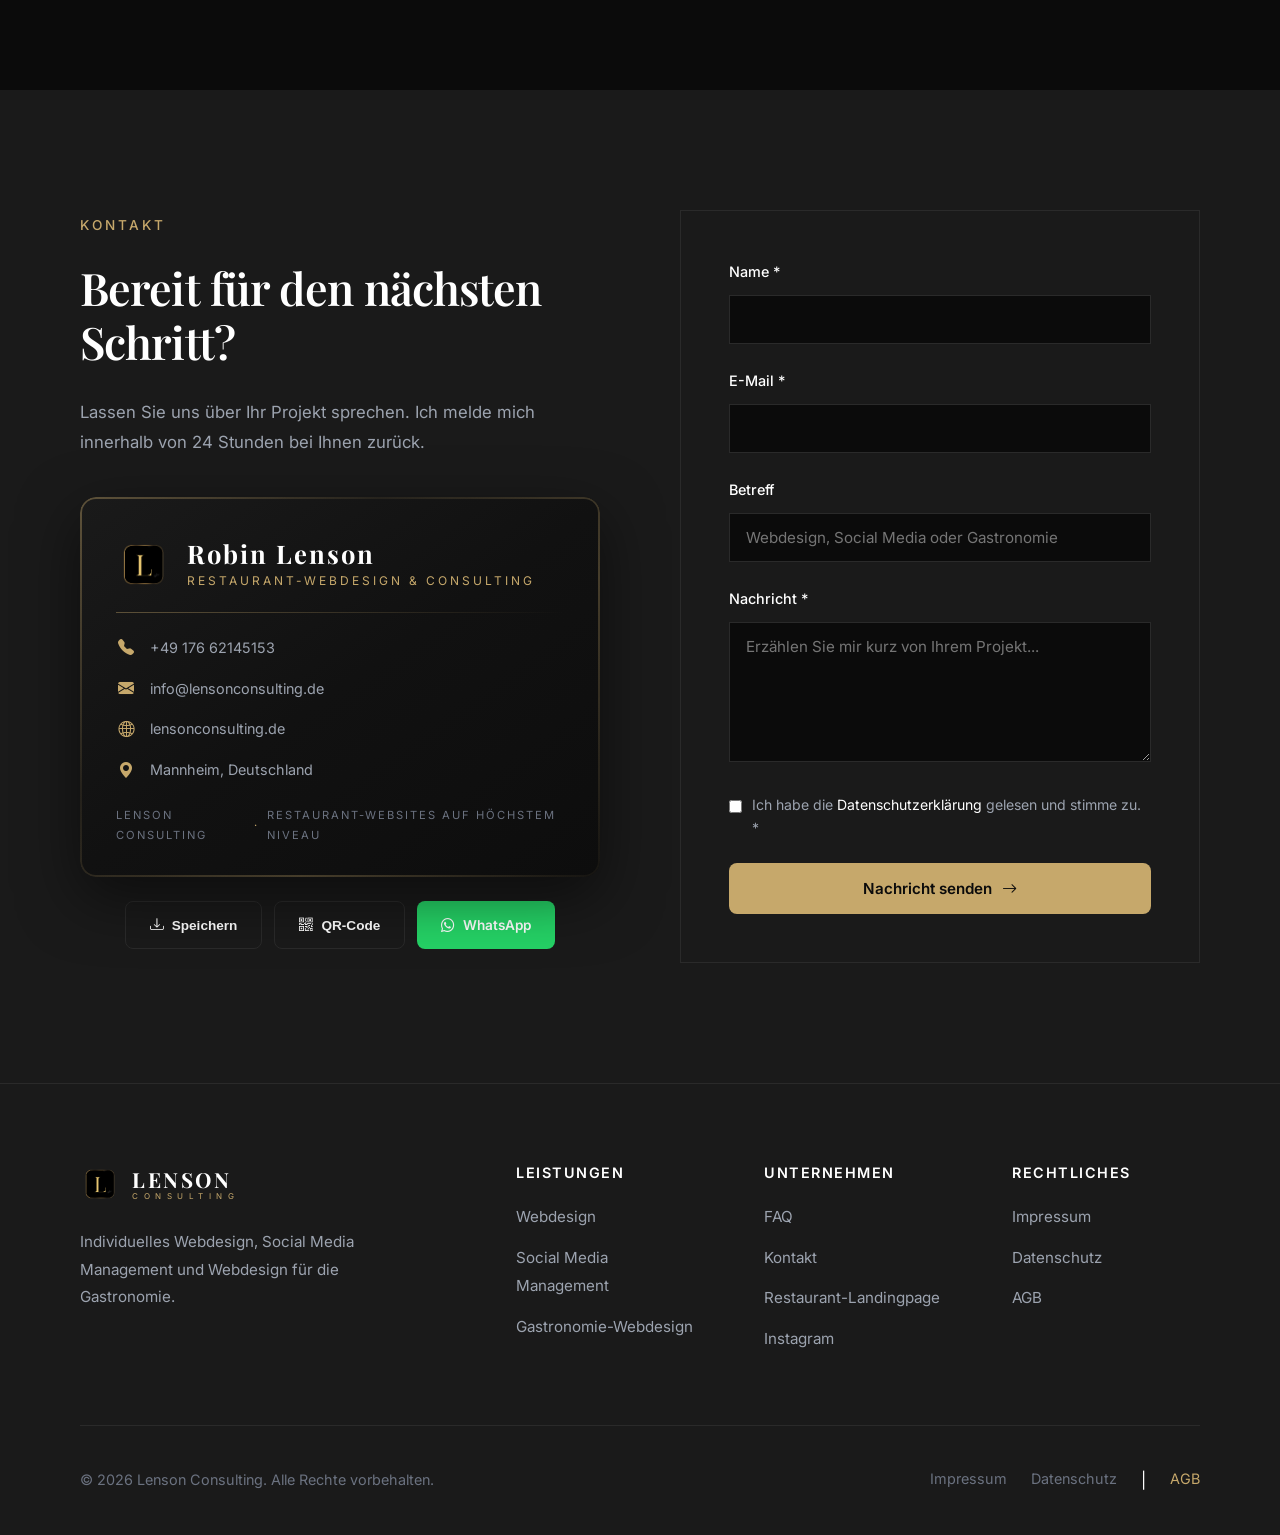
==== commit 2b3a8e00: "iPhone Navbar: fix conflicting classes, mobile height, scroll-padding, dvh" ====
--- a/index.html
+++ b/index.html
@@ -31,9 +31,9 @@
 </head>
 <body>
     <!-- Navigation -->
-    <header class="nav-header liquid-nav-header" id="navHeader">
-        <nav class="nav-container liquid-nav-container">
-            <a href="#" class="nav-logo liquid-nav-logo">
+    <header class="nav-header" id="navHeader">
+        <nav class="nav-container">
+            <a href="#" class="nav-logo">
                 <img src="assets/images/logo.png" alt="Lenson Consulting Logo">
                 <div class="nav-logo-text">
                     <span class="nav-logo-main">Lenson</span>
@@ -41,31 +41,27 @@
                 </div>
             </a>
             
-            <div class="liquid-nav-pill">
-                <div class="liquid-nav-glass"></div>
-                <div class="liquid-nav-drop"></div>
-                <ul class="nav-menu liquid-nav-menu">
-                    <li><a href="#webdesign" class="nav-link liquid-nav-link">Webdesign</a></li>
-                    <li><a href="#social" class="nav-link liquid-nav-link">Social Media</a></li>
-                    <li><a href="#gastronomie" class="nav-link liquid-nav-link">Gastronomie</a></li>
-                    <li><a href="#faq" class="nav-link liquid-nav-link">FAQ</a></li>
-                    <li><a href="#kontakt" class="nav-link liquid-nav-link">Kontakt</a></li>
-                    <li class="nav-legal-dropdown">
-                        <button class="nav-legal-toggle" aria-label="Rechtliches Menü">
-                            <svg width="20" height="16" viewBox="0 0 20 16" fill="none" xmlns="http://www.w3.org/2000/svg">
-                                <rect y="0" width="20" height="2" rx="1" fill="currentColor"/>
-                                <rect y="7" width="20" height="2" rx="1" fill="currentColor"/>
-                                <rect y="14" width="20" height="2" rx="1" fill="currentColor"/>
-                            </svg>
-                        </button>
-                        <ul class="nav-legal-menu">
-                            <li><a href="datenschutz.html">Datenschutz</a></li>
-                            <li><a href="impressum.html">Impressum</a></li>
-                            <li><a href="agb.html">AGB</a></li>
-                        </ul>
-                    </li>
-                </ul>
-            </div>
+            <ul class="nav-menu">
+                <li><a href="#webdesign" class="nav-link">Webdesign</a></li>
+                <li><a href="#social" class="nav-link">Social Media</a></li>
+                <li><a href="#gastronomie" class="nav-link">Gastronomie</a></li>
+                <li><a href="#faq" class="nav-link">FAQ</a></li>
+                <li><a href="#kontakt" class="nav-link">Kontakt</a></li>
+                <li class="nav-legal-dropdown">
+                    <button class="nav-legal-toggle" aria-label="Rechtliches Menü">
+                        <svg width="20" height="16" viewBox="0 0 20 16" fill="none" xmlns="http://www.w3.org/2000/svg">
+                            <rect y="0" width="20" height="2" rx="1" fill="currentColor"/>
+                            <rect y="7" width="20" height="2" rx="1" fill="currentColor"/>
+                            <rect y="14" width="20" height="2" rx="1" fill="currentColor"/>
+                        </svg>
+                    </button>
+                    <ul class="nav-legal-menu">
+                        <li><a href="datenschutz.html">Datenschutz</a></li>
+                        <li><a href="impressum.html">Impressum</a></li>
+                        <li><a href="agb.html">AGB</a></li>
+                    </ul>
+                </li>
+            </ul>
             
             <button class="nav-toggle" aria-label="Menü öffnen" id="navToggle">
                 <span></span>
@@ -156,7 +152,7 @@
                 </div>
                 <div class="hero-visual">
                     <div class="hero-mockup">
-                        <img src="assets/images/index-1.jpg" alt="Lenson Consulting Webdesign" style="width: 100%; height: 100%; object-fit: cover; display: block; border-radius: 12px;">
+                        <img src="assets/images/index-1.jpg" alt="Lenson Consulting Webdesign" style="width: 100%; height: auto; object-fit: contain; display: block; border-radius: 12px;">
                     </div>
                 </div>
             </div>
@@ -186,7 +182,7 @@
                 </div>
                 <div class="webdesign-visual">
                     <div class="webdesign-image">
-                        <img src="assets/images/index-2.jpg" alt="Webdesign Projekt" style="width: 100%; height: 100%; object-fit: cover;">
+                        <img src="assets/images/index-2.jpg" alt="Webdesign Projekt" style="width: 100%; height: auto; object-fit: contain;">
                     </div>
                 </div>
             </div>
@@ -199,7 +195,7 @@
             <div class="social-grid">
                 <div class="social-visual">
                     <div class="webdesign-image">
-                        <img src="assets/images/index-3.jpg" alt="Social Media Management" style="width: 100%; height: 100%; object-fit: cover;">
+                        <img src="assets/images/index-3.jpg" alt="Social Media Management" style="width: 100%; height: auto; object-fit: contain;">
                     </div>
                 </div>
                 <div class="social-content">
@@ -463,10 +459,14 @@
         // Navbar scroll effect
         window.addEventListener('scroll', () => {
             const header = document.getElementById('navHeader');
+            const navMenu = document.querySelector('.nav-menu');
             if (window.scrollY > 50) {
                 header.classList.add('scrolled');
             } else {
                 header.classList.remove('scrolled');
+            }
+            if (navMenu && navMenu.classList.contains('active')) {
+                navMenu.classList.remove('active');
             }
         });
 
--- a/css/landing-new.css
+++ b/css/landing-new.css
@@ -105,6 +105,7 @@
     -webkit-backdrop-filter: blur(20px);
     border-bottom: 1px solid var(--color-border-light);
     transition: var(--transition);
+    height: 90px; /* Explicit height for consistency */
 }
 
 .nav-header.scrolled {
@@ -271,8 +272,8 @@
 
 /* Hero Section */
 .hero {
-    padding: 200px 0 140px;
-    min-height: 100vh;
+    padding: 140px 0 80px;
+    min-height: 100dvh;
     display: flex;
     align-items: center;
 }
@@ -1087,7 +1088,7 @@
 @media (max-width: 968px) {
     .nav-menu {
         position: absolute;
-        top: 90px;
+        top: 70px;
         left: 0;
         right: 0;
         flex-direction: column;
@@ -1147,6 +1148,18 @@
         grid-template-columns: 1fr 1fr;
         gap: 40px;
     }
+    
+    /* Mobile: Images full width, no cropping */
+    .webdesign-image {
+        height: auto;
+        min-height: 250px;
+    }
+    
+    .webdesign-image img {
+        width: 100%;
+        height: auto;
+        object-fit: contain;
+    }
 }
 
 @media (max-width: 640px) {
@@ -1159,6 +1172,15 @@
         height: 70px;
     }
     
+    .nav-header {
+        height: 70px;
+    }
+    
+    /* Mobile scroll-padding-top matches navbar height */
+    html {
+        scroll-padding-top: 70px;
+    }
+    
     .nav-logo img {
         width: 36px;
         height: 36px;
@@ -1193,6 +1215,7 @@
     .hero-actions .btn {
         width: 100%;
         justify-content: center;
+        min-height: 48px;
     }
     
     .hero-mockup {
@@ -1204,6 +1227,23 @@
         min-height: 300px;
     }
     
+    /* Mobile hero visual: image scaling with contain */
+    .hero-visual {
+        order: 2;
+    }
+    
+    .hero-mockup {
+        height: 250px;
+        margin-top: 30px;
+    }
+    
+    .hero-mockup img {
+        width: 100%;
+        height: 100%;
+        object-fit: contain;
+        border-radius: 12px;
+    }
+    
     .section {
         padding: 80px 0;
     }
@@ -1217,7 +1257,14 @@
     }
     
     .webdesign-image {
-        height: 300px;
+        height: auto;
+        min-height: 200px;
+    }
+    
+    .webdesign-image img {
+        width: 100%;
+        height: auto;
+        object-fit: contain;
     }
     
     .contact-section {
@@ -1231,6 +1278,7 @@
     .form-input,
     .form-textarea {
         padding: 12px 14px;
+        font-size: 16px; /* Prevents zoom on iOS */
     }
     
     .footer-grid {
@@ -1247,6 +1295,66 @@
     .footer-legal {
         flex-direction: column;
         gap: 8px;
+    }
+    
+    /* Improved touch targets for FAQ */
+    .faq-question {
+        font-size: 1rem;
+        padding: 16px 0;
+        min-height: 48px;
+        display: flex;
+        align-items: center;
+    }
+    
+    .faq-answer {
+        font-size: 0.95rem;
+        padding: 0 0 16px;
+    }
+    
+    .faq-cta h3 {
+        font-size: 1.5rem;
+    }
+    
+    /* Improved form styling for mobile */
+    .form-checkbox {
+        margin-bottom: 24px;
+    }
+    
+    .form-checkbox input {
+        width: 20px;
+        height: 20px;
+        min-width: 20px;
+    }
+    
+    .form-checkbox label {
+        font-size: 0.88rem;
+        line-height: 1.6;
+    }
+    
+    /* VCard mobile improvements */
+    .vcard-content {
+        padding: 24px 20px 20px;
+    }
+    
+    .vcard-name {
+        font-size: 1.3rem;
+    }
+    
+    .vcard-actions {
+        flex-direction: column;
+    }
+    
+    .vcard-btn {
+        justify-content: center;
+        width: 100%;
+        min-height: 48px;
+    }
+    
+    /* Better button spacing on mobile */
+    .btn {
+        min-height: 48px;
+        padding: 14px 28px;
+        font-size: 0.95rem;
     }
 }
 
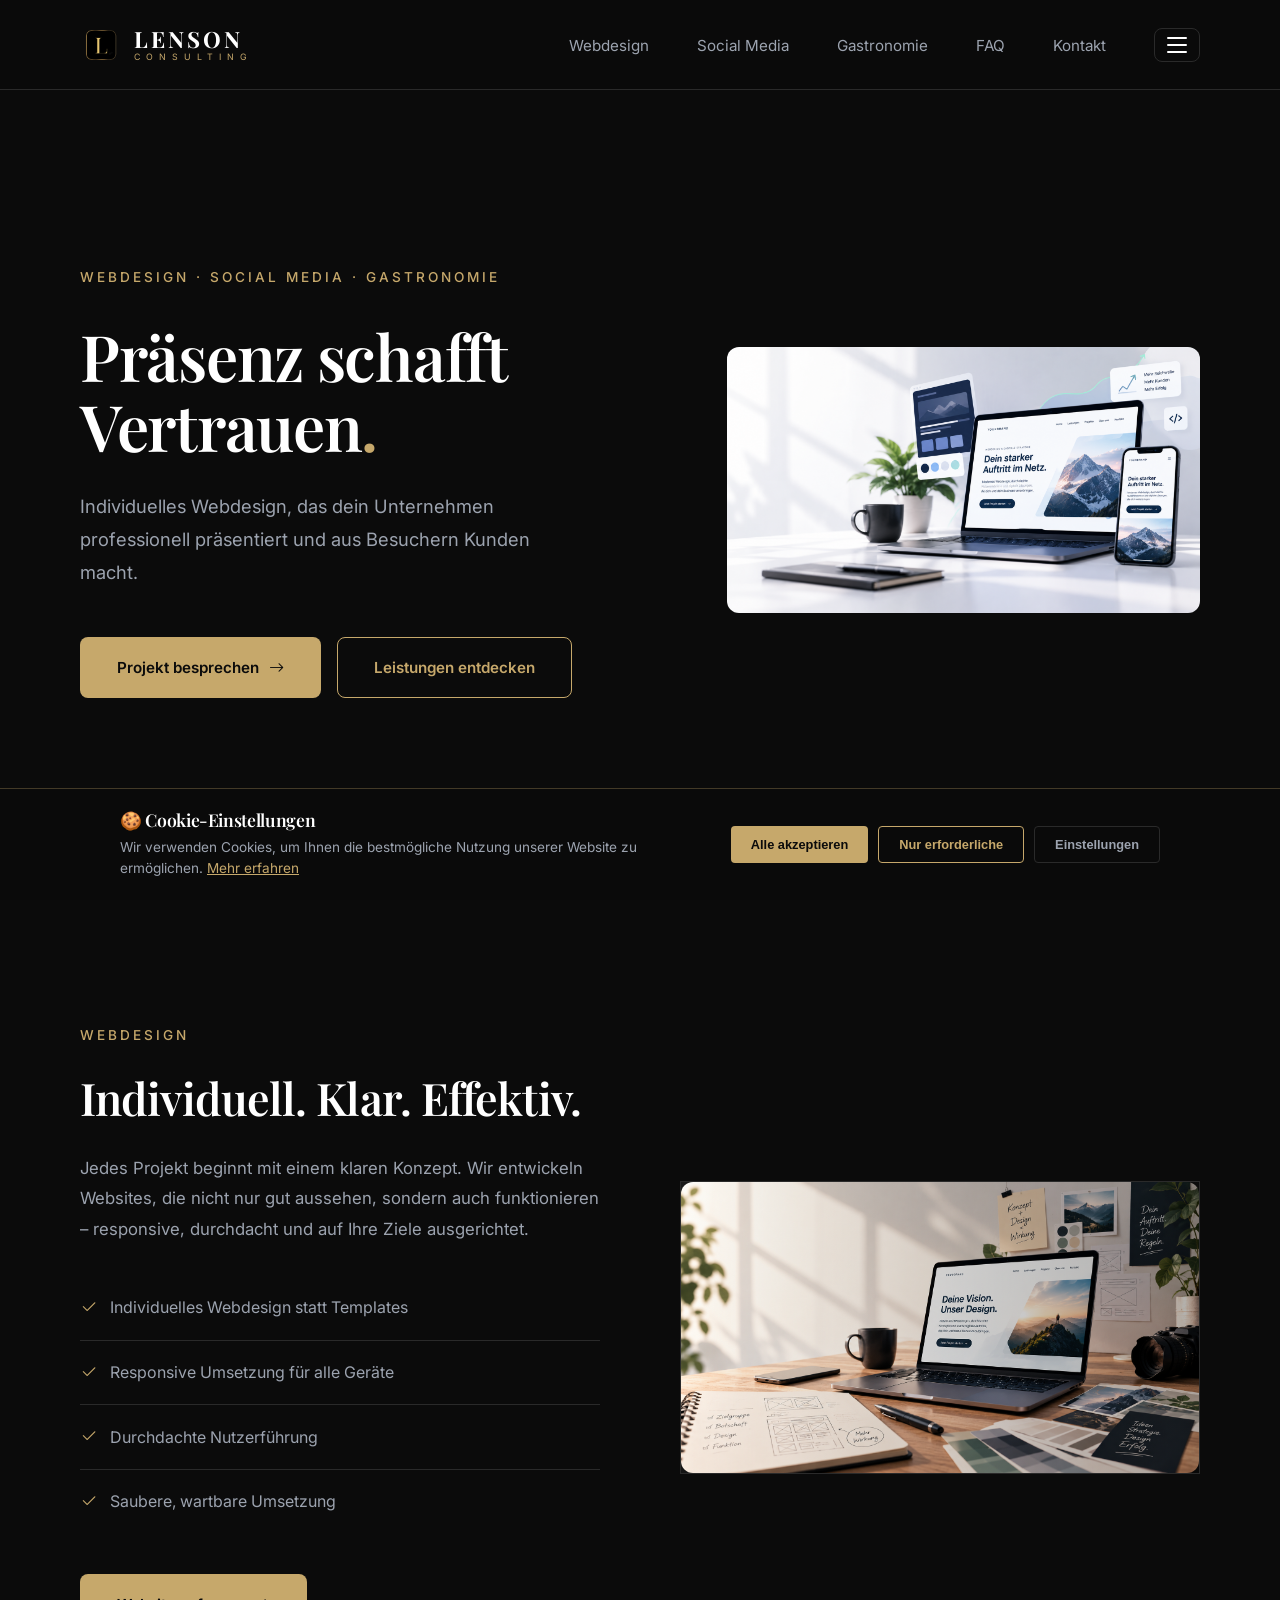
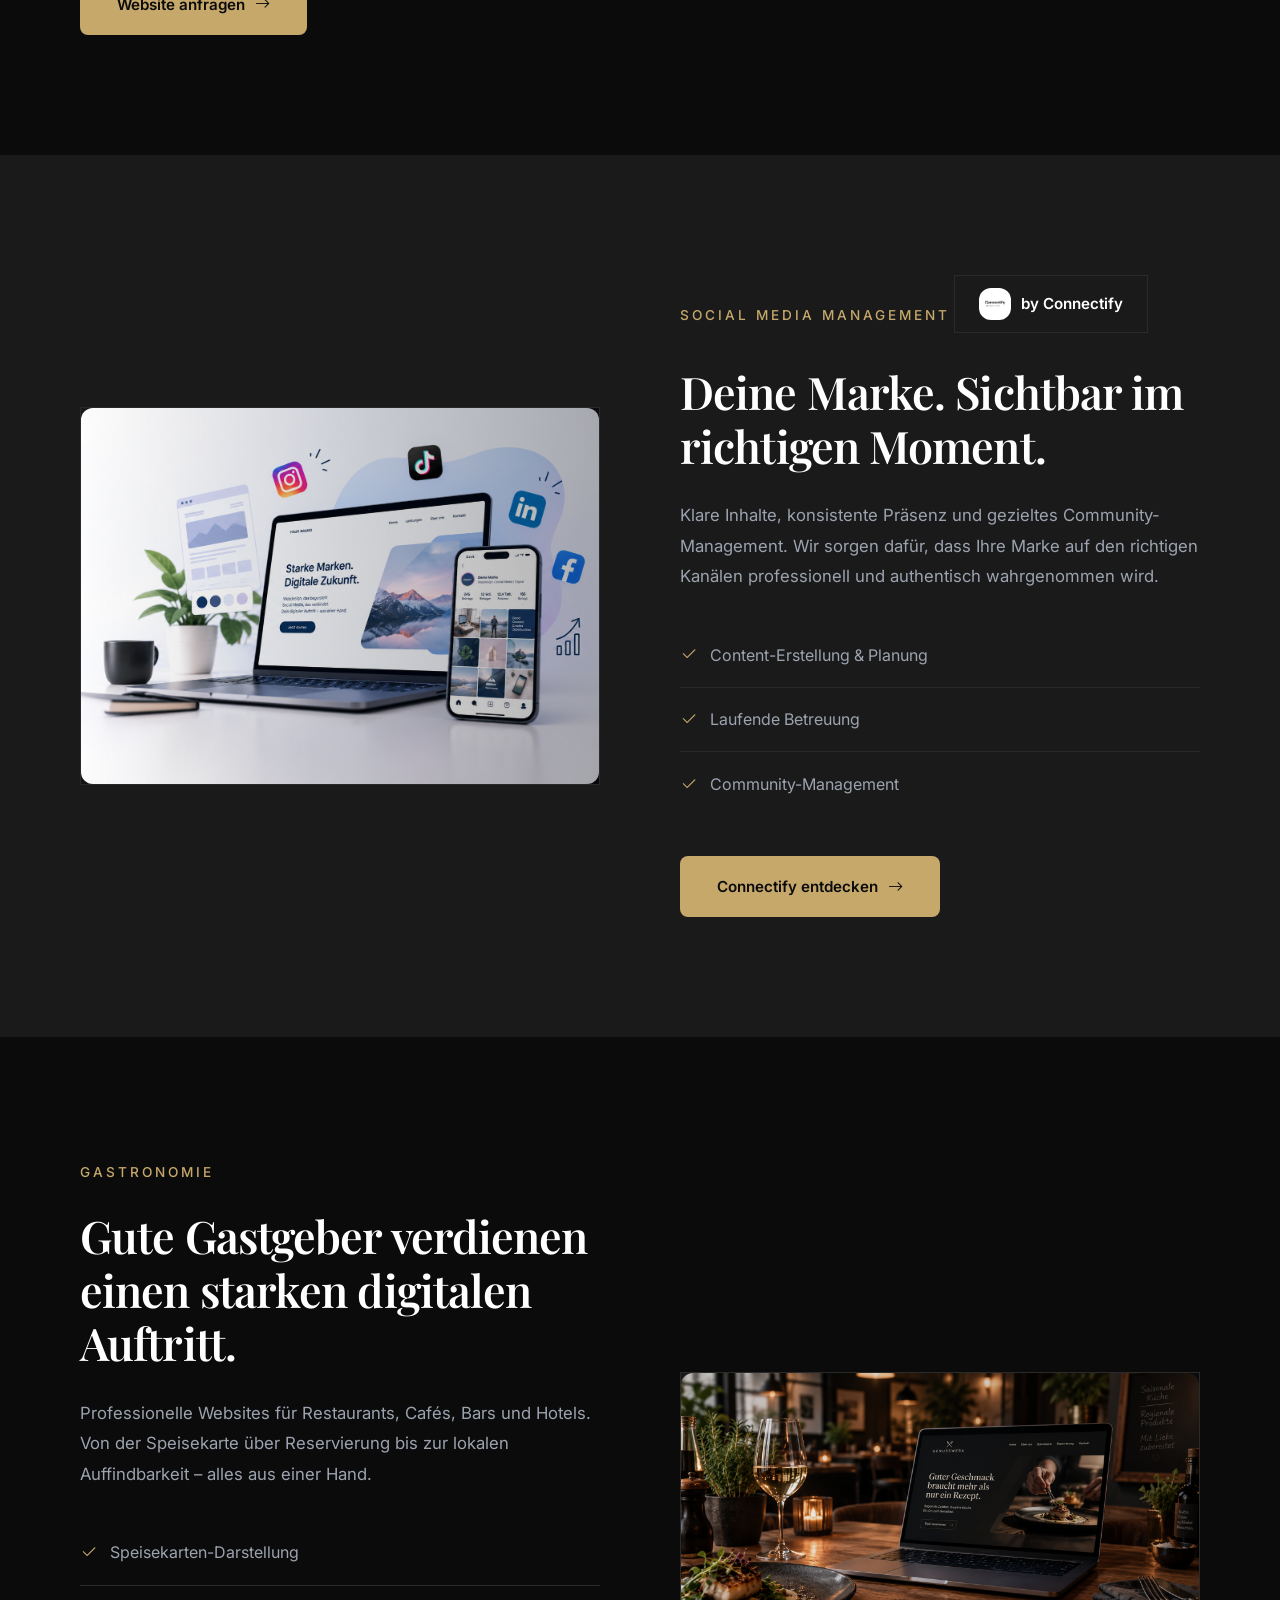
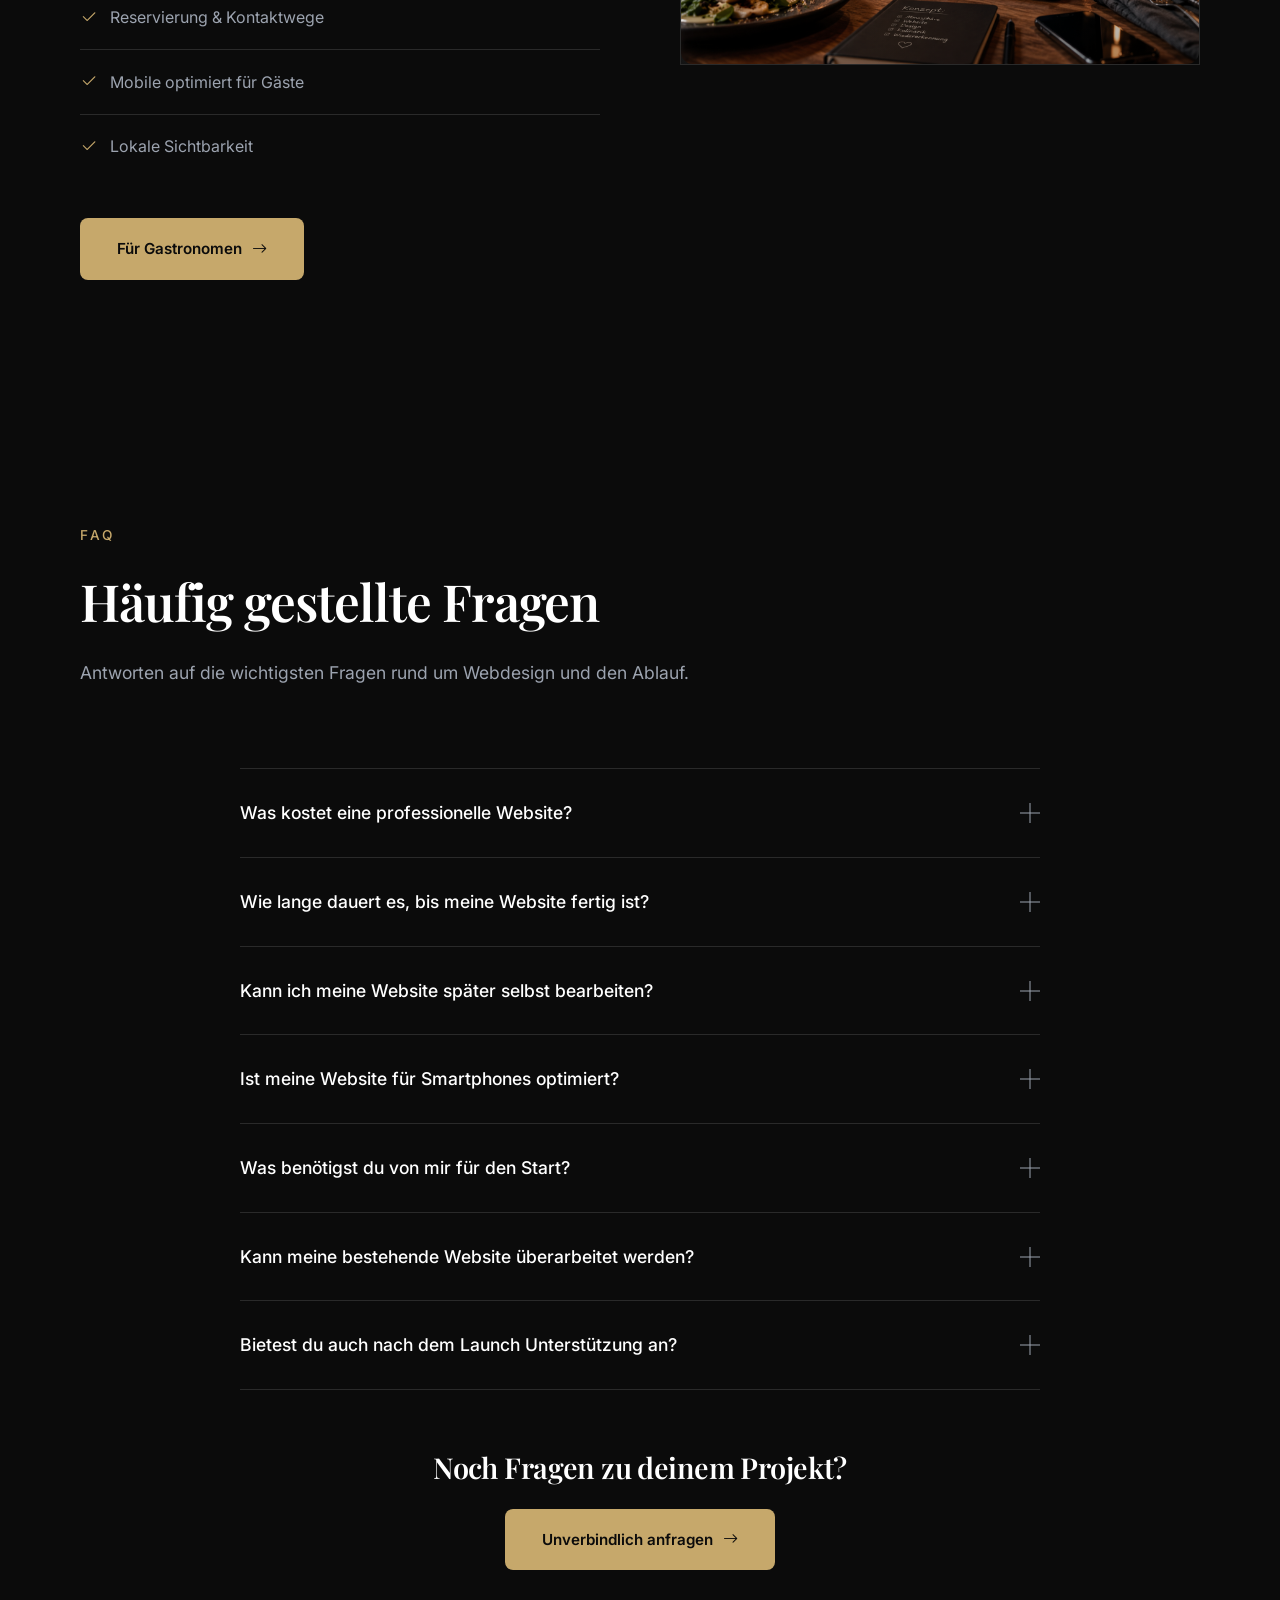
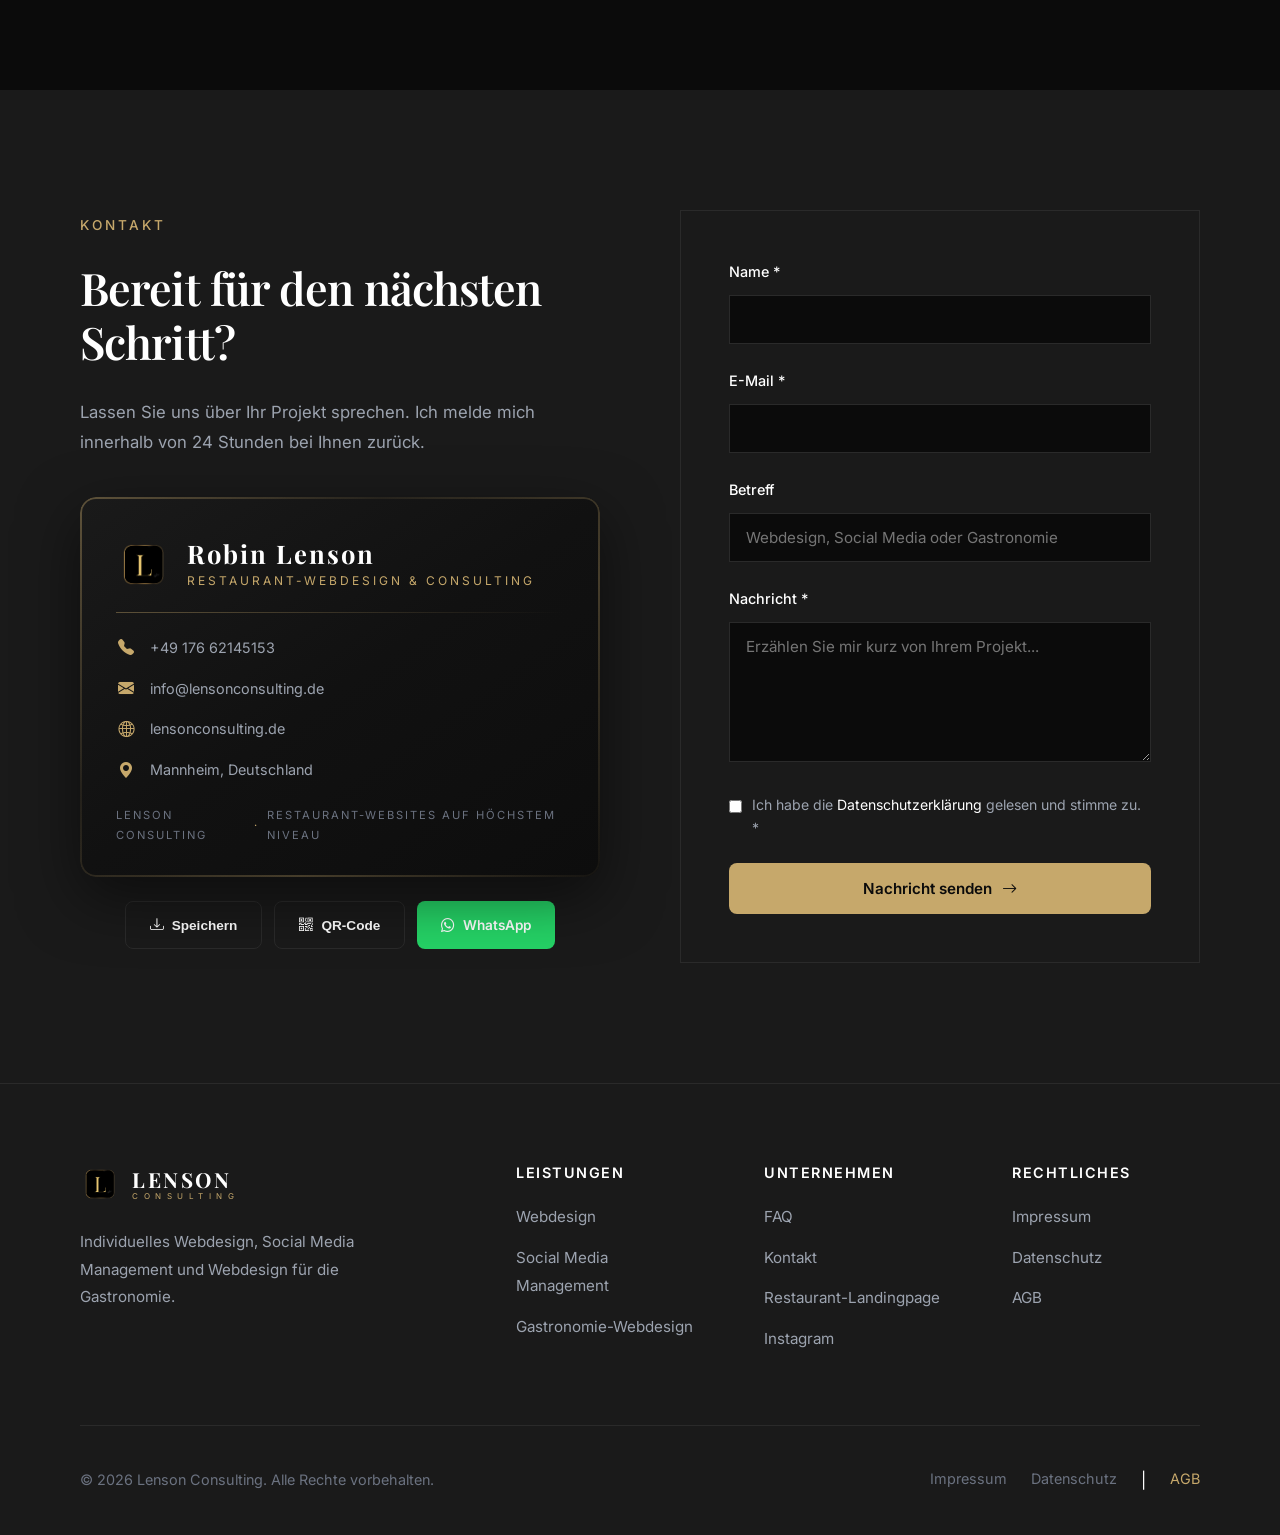
==== commit 7faa3fd9: "Cookie Banner: integriert in index.html, Styles in landing-new.css" ====
--- a/index.html
+++ b/index.html
@@ -453,6 +453,62 @@
         </div>
     </footer>
 
+<!-- Cookie Banner -->
+<div class="cookie-banner" id="cookieBanner">
+    <div class="cookie-container">
+        <div class="cookie-text">
+            <h4>🍪 Cookie-Einstellungen</h4>
+            <p>Wir verwenden Cookies, um Ihnen die bestmögliche Nutzung unserer Website zu ermöglichen. <a href="datenschutz.html">Mehr erfahren</a></p>
+        </div>
+        <div class="cookie-buttons">
+            <button class="cookie-btn cookie-btn-accept" onclick="acceptAllCookies()">Alle akzeptieren</button>
+            <button class="cookie-btn cookie-btn-essential" onclick="acceptEssentialCookies()">Nur erforderliche</button>
+            <button class="cookie-btn cookie-btn-settings" onclick="openCookieSettings()">Einstellungen</button>
+        </div>
+    </div>
+</div>
+
+<!-- Cookie-Einstellungen Modal -->
+<div class="cookie-modal" id="cookieModal">
+    <div class="cookie-modal-card">
+        <h3>Cookie-Einstellungen</h3>
+        <p>Wählen Sie aus, welche Cookies Sie zulassen möchten. Erforderliche Cookies sind für den Betrieb der Website notwendig.</p>
+        <div class="cookie-toggle-group">
+            <div class="cookie-toggle">
+                <div class="cookie-toggle-info">
+                    <h5>Erforderliche Cookies</h5>
+                    <p>Notwendig für die Grundfunktionen der Website.</p>
+                </div>
+                <label class="cookie-switch">
+                    <input type="checkbox" checked disabled>
+                    <span class="cookie-slider"></span>
+                </label>
+            </div>
+            <div class="cookie-toggle">
+                <div class="cookie-toggle-info">
+                    <h5>Google Fonts</h5>
+                    <p>Lädt Schriftarten von Google-Servern für die Darstellung.</p>
+                </div>
+                <label class="cookie-switch">
+                    <input type="checkbox" id="cookieGoogleFonts" checked>
+                    <span class="cookie-slider"></span>
+                </label>
+            </div>
+            <div class="cookie-toggle">
+                <div class="cookie-toggle-info">
+                    <h5>Analytische Cookies</h5>
+                    <p>Helfen uns zu verstehen, wie Besucher die Website nutzen.</p>
+                </div>
+                <label class="cookie-switch">
+                    <input type="checkbox" id="cookieAnalytics">
+                    <span class="cookie-slider"></span>
+                </label>
+            </div>
+        </div>
+        <button class="cookie-save-btn" onclick="saveCookieSettings()">Einstellungen speichern</button>
+    </div>
+</div>
+
     <script src="js/main.js"></script>
 
     <script>
--- a/css/landing-new.css
+++ b/css/landing-new.css
@@ -1612,3 +1612,265 @@
         display: none;
     }
 }
+
+/* ============================================
+   COOKIE BANNER
+   ============================================ */
+.cookie-banner {
+    position: fixed;
+    bottom: 0;
+    left: 0;
+    right: 0;
+    background: rgba(11, 11, 11, 0.97);
+    backdrop-filter: blur(20px);
+    -webkit-backdrop-filter: blur(20px);
+    border-top: 1px solid rgba(198, 168, 107, 0.3);
+    z-index: 9999;
+    padding: 20px 0;
+    display: none;
+}
+
+.cookie-banner.active {
+    display: block;
+    animation: cookieSlideUp 0.5s ease;
+}
+
+@keyframes cookieSlideUp {
+    from { transform: translateY(100%); opacity: 0; }
+    to { transform: translateY(0); opacity: 1; }
+}
+
+.cookie-container {
+    max-width: 1100px;
+    margin: 0 auto;
+    padding: 0 30px;
+    display: flex;
+    align-items: center;
+    justify-content: space-between;
+    gap: 30px;
+    flex-wrap: wrap;
+}
+
+.cookie-text {
+    flex: 1;
+    min-width: 250px;
+}
+
+.cookie-text h4 {
+    font-family: var(--font-display), Georgia, serif;
+    font-size: 1.1rem;
+    color: var(--color-white);
+    margin: 0 0 6px 0;
+}
+
+.cookie-text p {
+    font-size: 0.85rem;
+    color: var(--color-text-secondary);
+    margin: 0;
+    line-height: 1.6;
+}
+
+.cookie-text a {
+    color: var(--color-accent);
+    text-decoration: underline;
+}
+
+.cookie-text a:hover {
+    color: var(--color-accent-hover);
+}
+
+.cookie-buttons {
+    display: flex;
+    gap: 10px;
+    flex-wrap: wrap;
+}
+
+.cookie-btn {
+    padding: 10px 20px;
+    border-radius: 4px;
+    font-weight: 600;
+    font-size: 0.8rem;
+    cursor: pointer;
+    transition: all 0.3s ease;
+    border: none;
+    white-space: nowrap;
+}
+
+.cookie-btn-accept {
+    background: var(--color-accent);
+    color: var(--color-black);
+}
+
+.cookie-btn-accept:hover {
+    background: var(--color-accent-hover);
+    transform: translateY(-1px);
+}
+
+.cookie-btn-essential {
+    background: transparent;
+    color: var(--color-accent);
+    border: 1px solid var(--color-accent);
+}
+
+.cookie-btn-essential:hover {
+    background: rgba(198, 168, 107, 0.1);
+}
+
+.cookie-btn-settings {
+    background: transparent;
+    color: var(--color-text-secondary);
+    border: 1px solid var(--color-border);
+}
+
+.cookie-btn-settings:hover {
+    border-color: var(--color-text-tertiary);
+    color: var(--color-white);
+}
+
+/* Cookie-Einstellungen Modal */
+.cookie-modal {
+    display: none;
+    position: fixed;
+    top: 0; left: 0;
+    width: 100%; height: 100%;
+    background: rgba(0,0,0,0.8);
+    z-index: 10000;
+    align-items: center;
+    justify-content: center;
+}
+
+.cookie-modal.active {
+    display: flex;
+}
+
+.cookie-modal-card {
+    background: var(--color-anthrazit);
+    border: 1px solid rgba(198,168,107,0.3);
+    border-radius: 12px;
+    padding: 36px;
+    max-width: 550px;
+    width: 90%;
+    max-height: 80vh;
+    overflow-y: auto;
+}
+
+.cookie-modal-card h3 {
+    font-family: var(--font-display), Georgia, serif;
+    font-size: 1.5rem;
+    color: var(--color-white);
+    margin-bottom: 8px;
+}
+
+.cookie-modal-card > p {
+    color: var(--color-text-secondary);
+    font-size: 0.85rem;
+    margin-bottom: 24px;
+    line-height: 1.6;
+}
+
+.cookie-toggle-group {
+    display: flex;
+    flex-direction: column;
+    gap: 16px;
+    margin-bottom: 24px;
+}
+
+.cookie-toggle {
+    display: flex;
+    justify-content: space-between;
+    align-items: center;
+    padding: 14px 16px;
+    background: rgba(255,255,255,0.03);
+    border-radius: 8px;
+    border: 1px solid rgba(255,255,255,0.06);
+}
+
+.cookie-toggle-info h5 {
+    font-size: 0.9rem;
+    color: var(--color-white);
+    margin: 0 0 2px 0;
+    font-family: var(--font-body), sans-serif;
+}
+
+.cookie-toggle-info p {
+    font-size: 0.75rem;
+    color: var(--color-text-secondary);
+    margin: 0;
+}
+
+/* Toggle Switch */
+.cookie-switch {
+    position: relative;
+    width: 44px;
+    height: 24px;
+    flex-shrink: 0;
+}
+
+.cookie-switch input {
+    opacity: 0;
+    width: 0;
+    height: 0;
+}
+
+.cookie-slider {
+    position: absolute;
+    cursor: pointer;
+    top: 0; left: 0;
+    right: 0; bottom: 0;
+    background-color: var(--color-border);
+    transition: 0.3s;
+    border-radius: 24px;
+}
+
+.cookie-slider:before {
+    position: absolute;
+    content: "";
+    height: 18px;
+    width: 18px;
+    left: 3px;
+    bottom: 3px;
+    background-color: var(--color-white);
+    transition: 0.3s;
+    border-radius: 50%;
+}
+
+.cookie-switch input:checked + .cookie-slider {
+    background-color: var(--color-accent);
+}
+
+.cookie-switch input:checked + .cookie-slider:before {
+    transform: translateX(20px);
+}
+
+.cookie-switch input:disabled + .cookie-slider {
+    opacity: 0.5;
+    cursor: not-allowed;
+}
+
+.cookie-save-btn {
+    width: 100%;
+    padding: 14px;
+    background: var(--color-accent);
+    color: var(--color-black);
+    border: none;
+    border-radius: 6px;
+    font-weight: 700;
+    font-size: 0.9rem;
+    cursor: pointer;
+    transition: all 0.3s ease;
+}
+
+.cookie-save-btn:hover {
+    background: var(--color-accent-hover);
+}
+
+@media (max-width: 768px) {
+    .cookie-container {
+        flex-direction: column;
+        text-align: center;
+    }
+    
+    .cookie-buttons {
+        justify-content: center;
+    }
+}
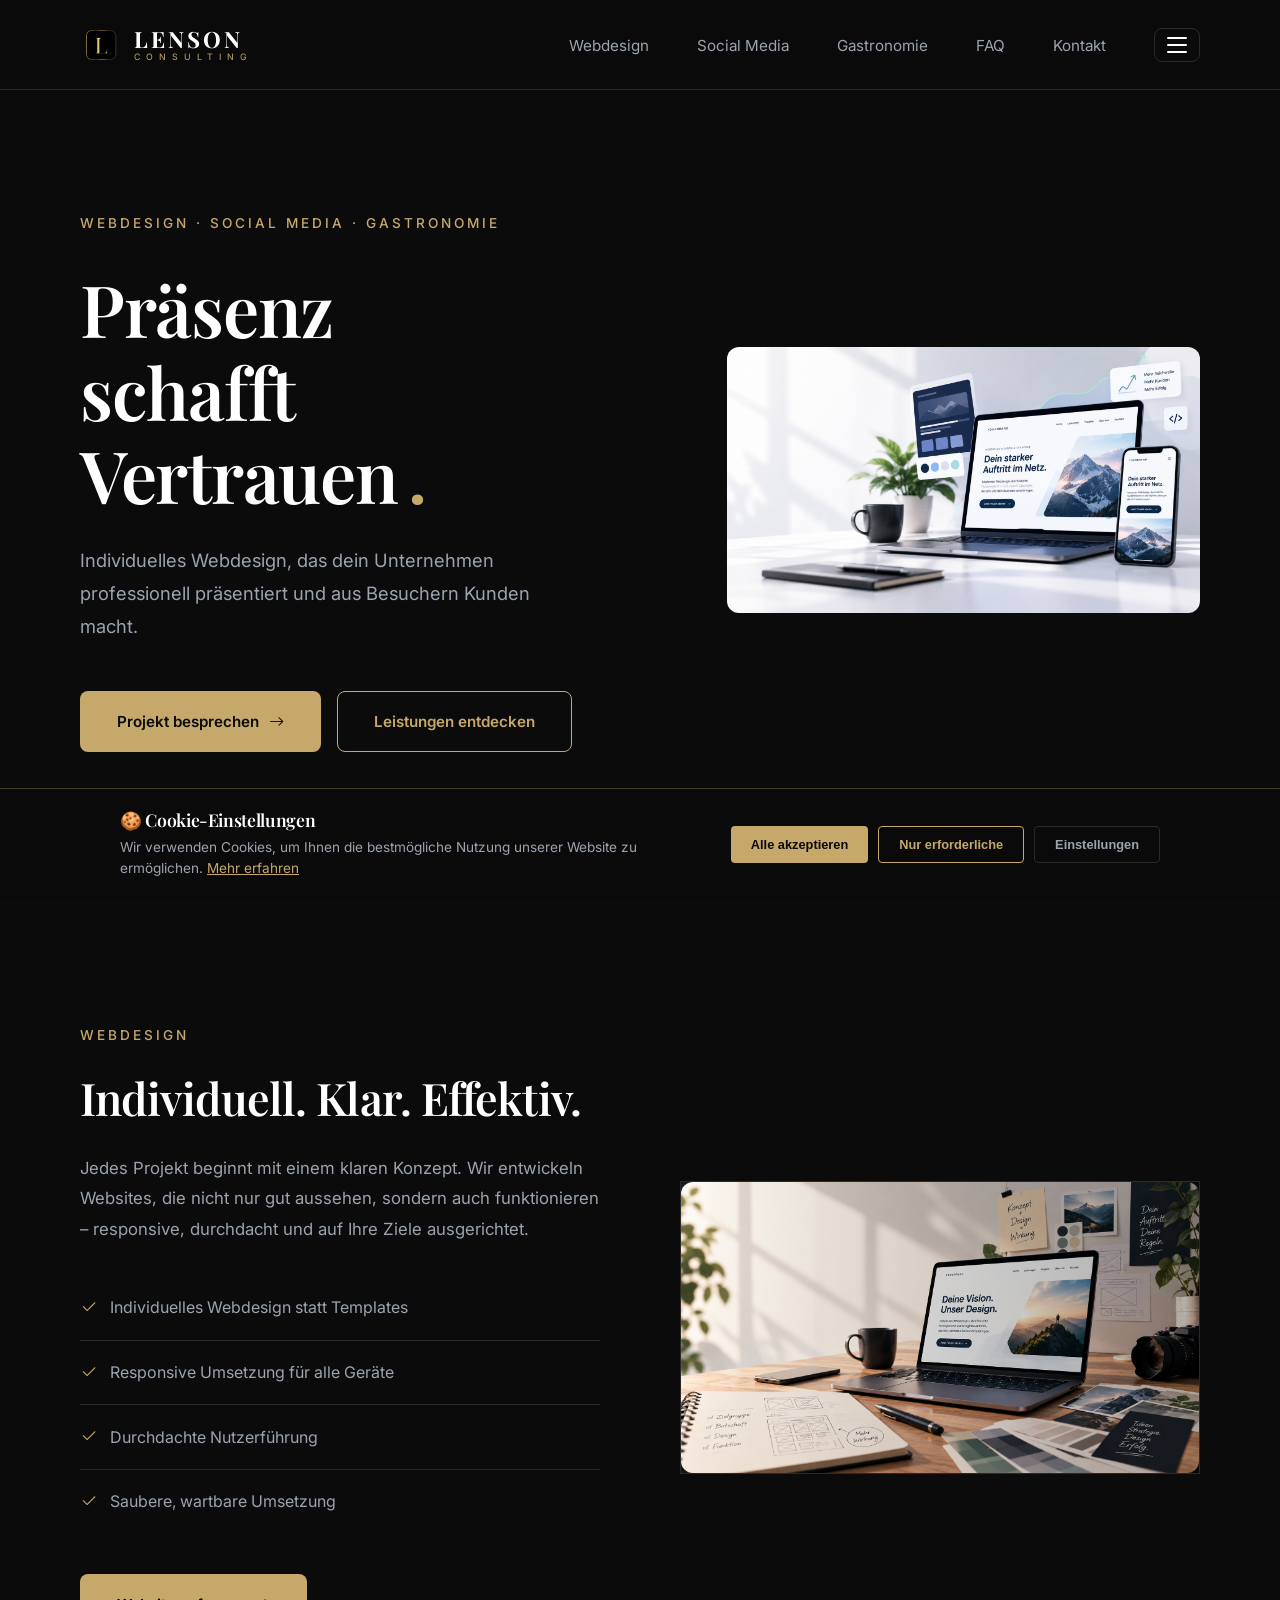
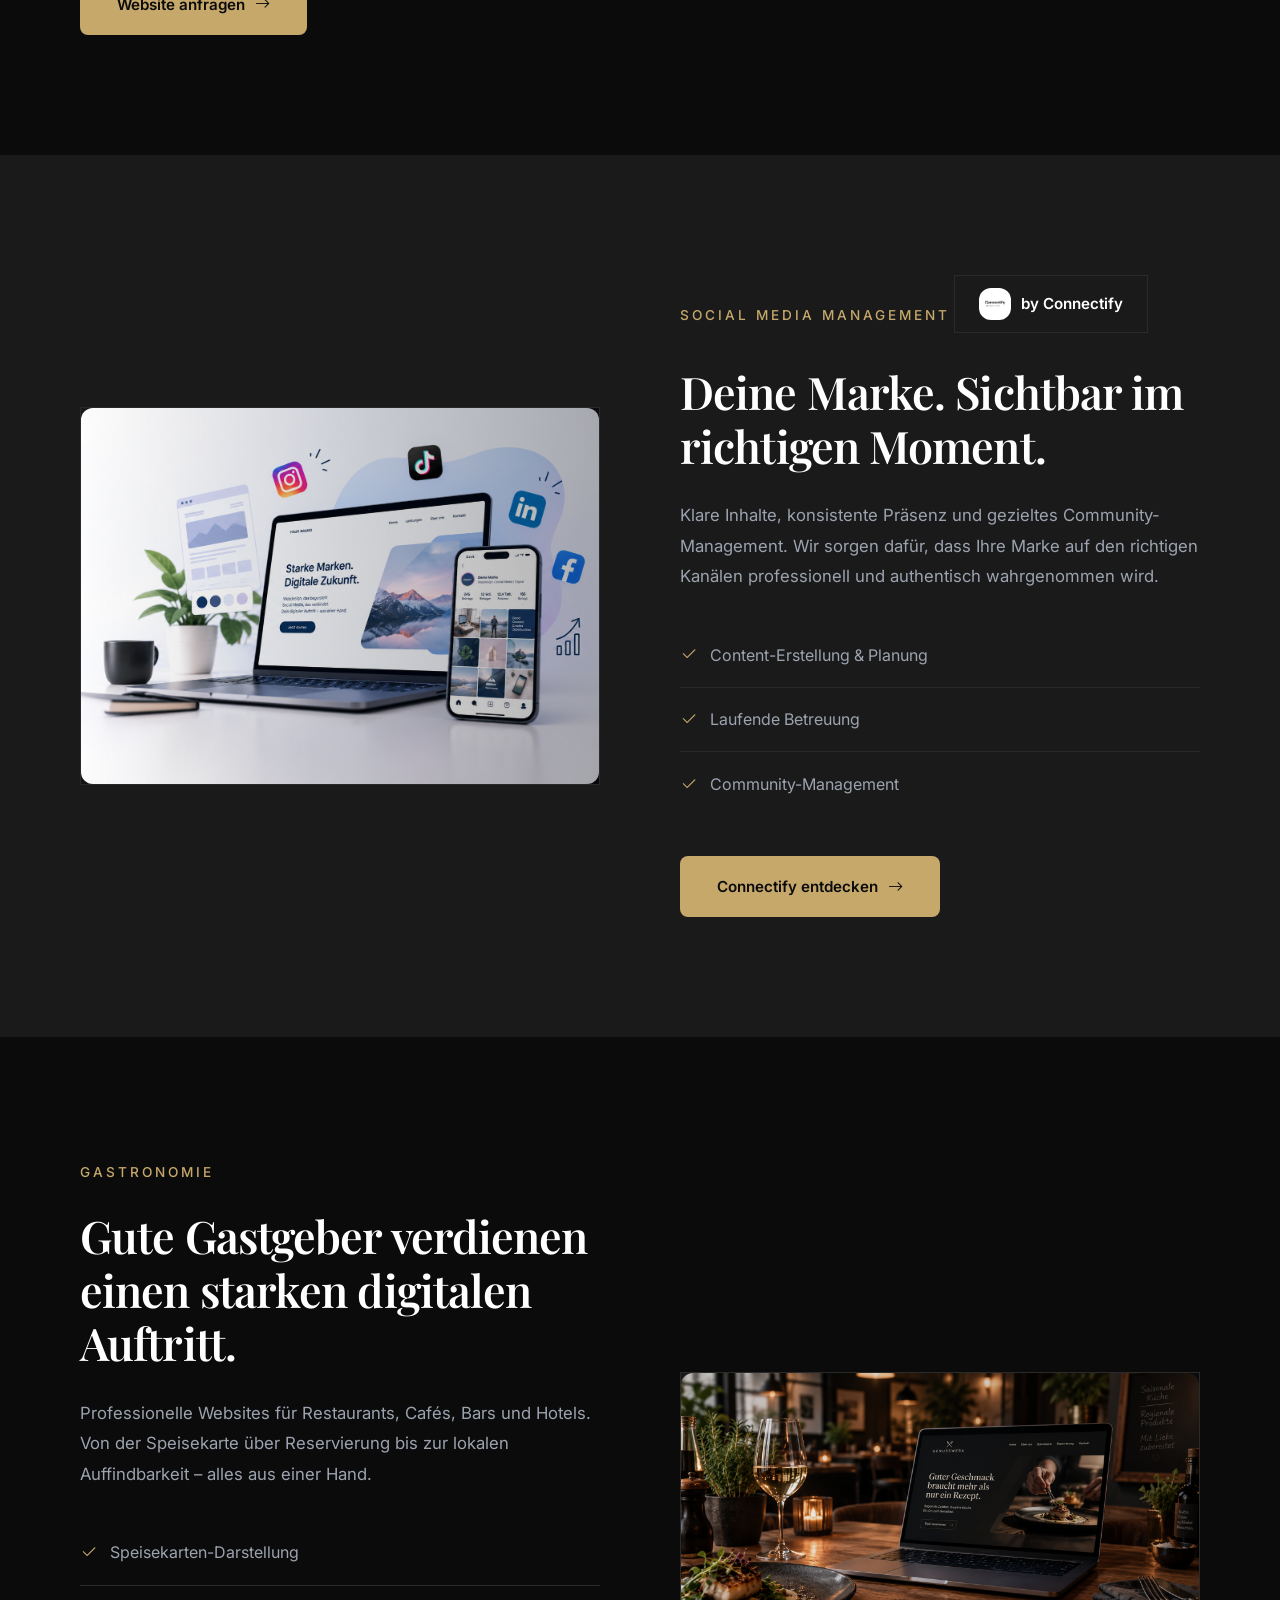
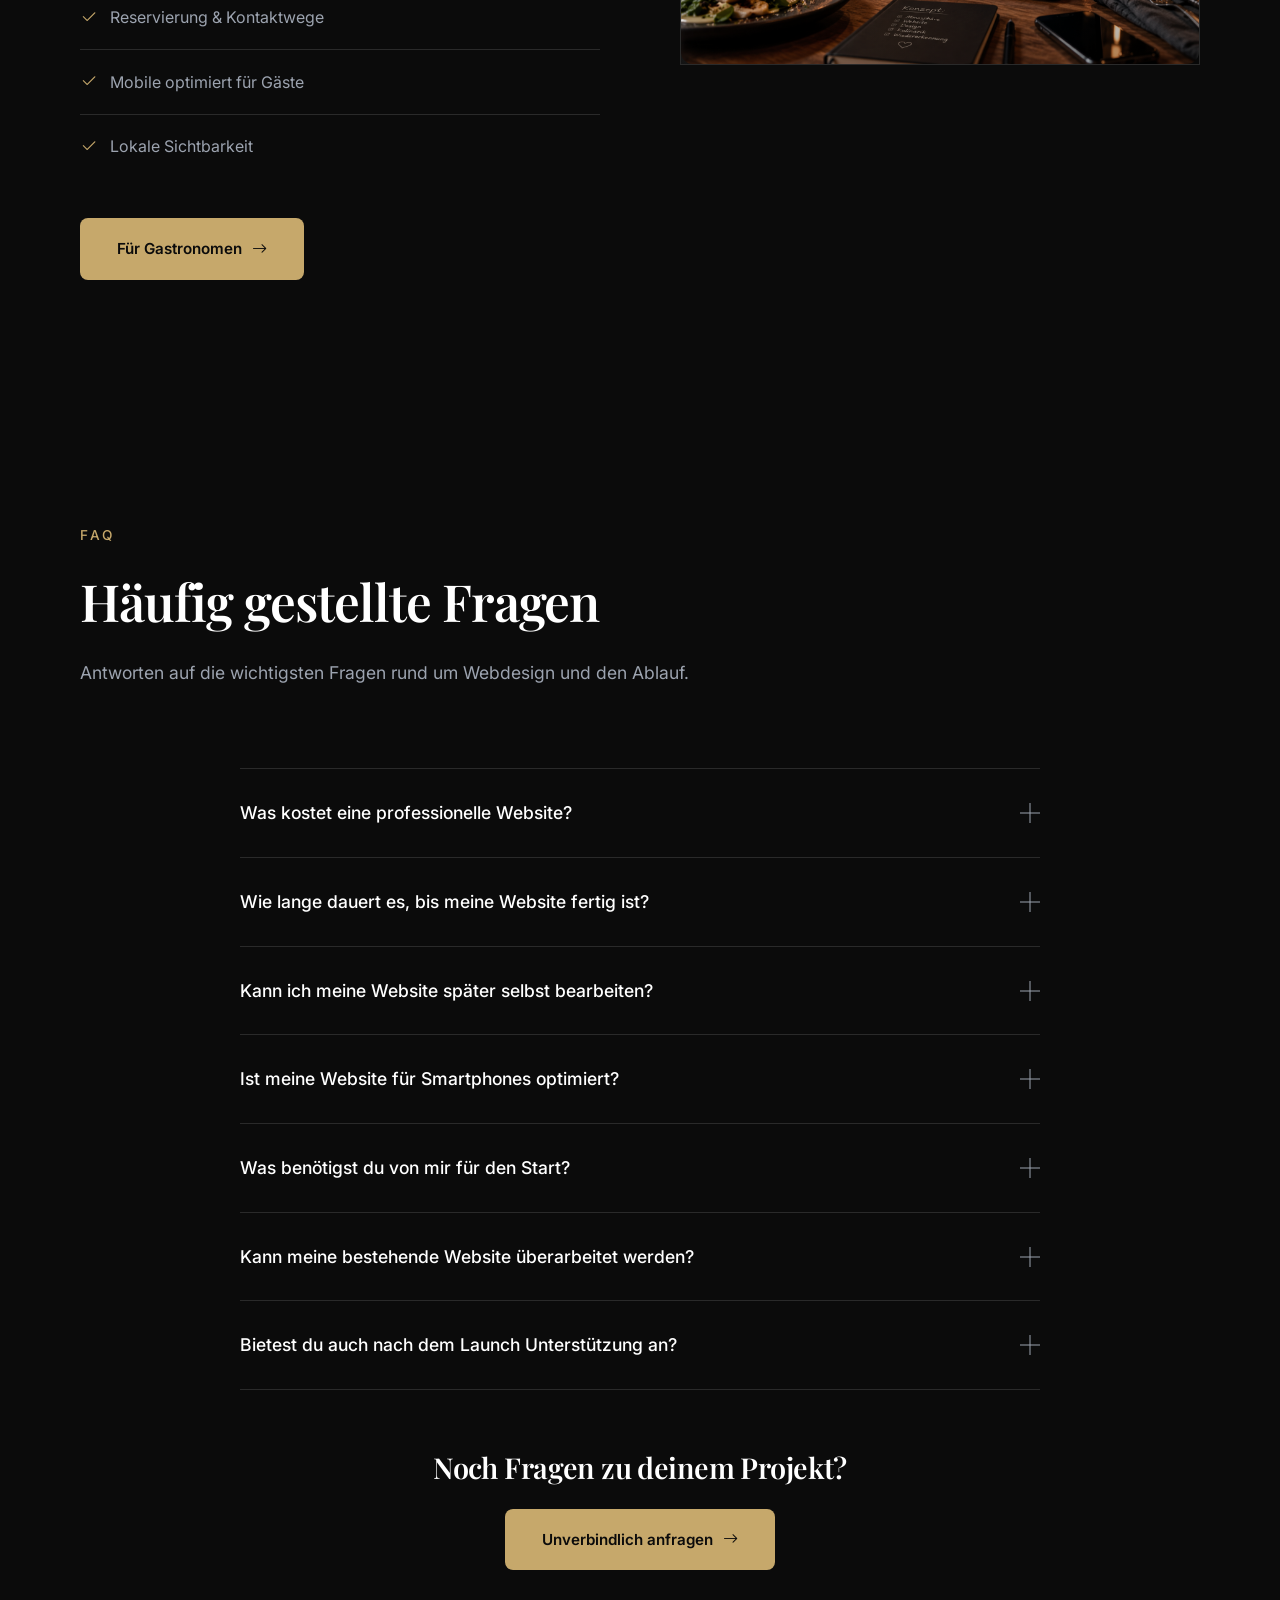
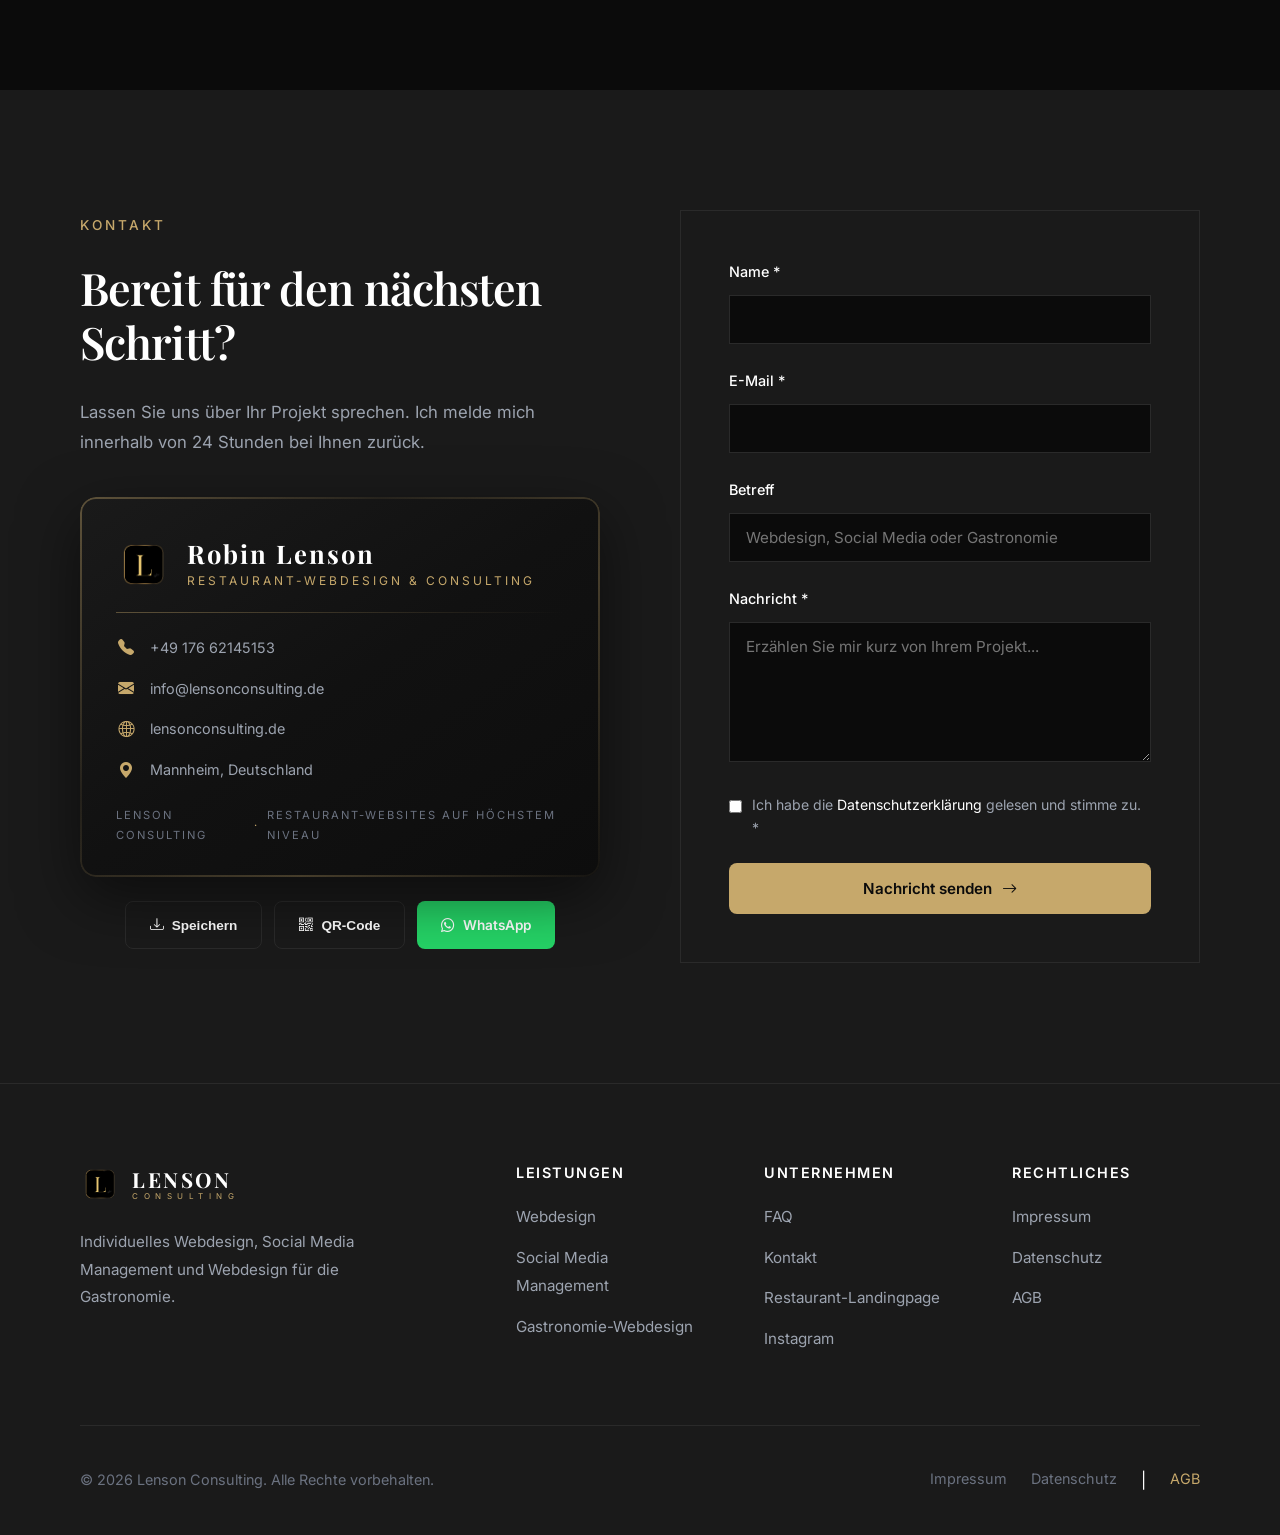
==== commit c928fe61: "Hero animation: responsive Bézier curve, mobile optimization, dot fix - Fluid font size with clamp()" ====
--- a/index.html
+++ b/index.html
@@ -28,6 +28,98 @@
     <link href="https://fonts.googleapis.com/css2?family=Inter:wght@300;400;500;600&family=Playfair+Display:wght@400;500;600;700&display=swap" rel="stylesheet">
     <link rel="stylesheet" href="css/landing-new.css">
     <link href="https://cdn.jsdelivr.net/npm/bootstrap-icons@1.11.3/font/bootstrap-icons.css" rel="stylesheet">
+
+    <style>
+        /* Hero Text Animation – 3-Zeilen-Layout */
+        :root {
+            --hero-line-height: 1.15em;
+            --hero-scale: 1;
+            --hero-gap: 0.15em;
+            --hero-safety: 0.25em;
+            --hero-bezier-k: 1.3;
+        }
+
+        @media (max-width: 430px) {
+            :root {
+                --hero-bezier-k: 1.1;
+            }
+        }
+
+        @media (max-width: 360px) {
+            :root {
+                --hero-bezier-k: 0.9;
+            }
+        }
+
+        .hero-text-wrapper {
+            display: block;
+            line-height: var(--hero-line-height);
+            position: relative;
+            font-size: clamp(1.8rem, 8.5vw, 4.5rem);
+            -webkit-text-size-adjust: 100%;
+            text-size-adjust: 100%;
+        }
+
+        .hero-line {
+            height: var(--hero-line-height);
+            line-height: var(--hero-line-height);
+            display: flex;
+            align-items: baseline;
+            gap: var(--hero-gap);
+            overflow: visible;
+            white-space: nowrap;
+        }
+
+        .hero-line .hero-word {
+            display: inline-block;
+            white-space: nowrap;
+            overflow-wrap: normal;
+            hyphens: none;
+        }
+
+        .hero-word {
+            display: inline-block;
+            white-space: nowrap;
+            overflow-wrap: normal;
+            hyphens: none;
+            transition: opacity 2s ease-in-out, transform 2s cubic-bezier(0.4, 0, 0.2, 1);
+            -webkit-tap-highlight-color: transparent;
+            touch-action: manipulation;
+        }
+
+        .hero-word-static {
+            /* "schafft" – niemals animiert */
+            transition: none;
+        }
+
+        .hero-dot {
+            display: inline-block;
+            color: var(--color-gold);
+            white-space: nowrap;
+        }
+
+        .hero-sr-only {
+            position: absolute;
+            width: 1px;
+            height: 1px;
+            padding: 0;
+            margin: -1px;
+            overflow: hidden;
+            clip: rect(0, 0, 0, 0);
+            white-space: nowrap;
+            border: 0;
+        }
+
+        .hero-word[aria-hidden="true"] {
+            user-select: none;
+        }
+
+        @media (prefers-reduced-motion: reduce) {
+            .hero-word {
+                transition: opacity 0.3s ease;
+            }
+        }
+    </style>
 </head>
 <body>
     <!-- Navigation -->
@@ -136,7 +228,21 @@
             <div class="hero-grid">
                 <div class="hero-content">
                     <span class="hero-label">Webdesign · Social Media · Gastronomie</span>
-                    <h1 class="hero-title">Präsenz schafft Vertrauen<span class="text-gold">.</span></h1>
+                    <h1 class="hero-title">
+                    <span class="hero-text-wrapper" id="heroText">
+                        <span class="hero-line" id="heroLine1">
+                            <span class="hero-word" data-word="Präsenz" aria-hidden="true">Präsenz</span>
+                        </span>
+                        <span class="hero-line" id="heroLine2">
+                            <span class="hero-word hero-word-static" data-word="schafft" aria-hidden="true">schafft</span>
+                        </span>
+                        <span class="hero-line" id="heroLine3">
+                            <span class="hero-word" data-word="Vertrauen" aria-hidden="true">Vertrauen</span>
+                            <span class="hero-dot" aria-hidden="true">.</span>
+                        </span>
+                    </span>
+                </h1>
+                <p class="sr-only hero-sr-only" id="heroAria" aria-live="polite">Präsenz schafft Vertrauen. Vertrauen schafft Kontakt. Kontakt schafft Umsatz. Umsatz schafft Mehrwert. Mehrwert schafft Empfehlung. Empfehlung schafft Präsenz.</p>
                     <p class="hero-subtitle">
                         Individuelles Webdesign, das dein Unternehmen professionell präsentiert und aus Besuchern Kunden macht.
                     </p>
@@ -578,5 +684,495 @@
             setTimeout(() => { formMessage.innerHTML = ''; }, 8000);
         }
     </script>
-</body>
+
+    <script>
+    (function () {
+        "use strict";
+
+        // === KONFIGURATION – hier Texte & Timings anpassen ===
+        var SEQUENCE = [
+            { words: ["Präsenz", "schafft", "Vertrauen"], next: "Kontakt" },
+            { words: ["Vertrauen", "schafft", "Kontakt"], next: "Umsatz" },
+            { words: ["Kontakt", "schafft", "Umsatz"], next: "Mehrwert" },
+            { words: ["Umsatz", "schafft", "Mehrwert"], next: "Empfehlung" },
+            { words: ["Mehrwert", "schafft", "Empfehlung"], next: "Präsenz" },
+            { words: ["Empfehlung", "schafft", "Präsenz"], next: "Vertrauen" }
+        ];
+
+        var TIMINGS = {
+            HOLD_DURATION: 1500,
+            FADE_DURATION: 2000,
+            MOVE_DURATION: 2400,
+            TYPE_DURATION: 2000
+        };
+
+        // Bézier-Kurven-Parameter für die Wanderung
+        var BEZIER = {
+            SWING_FACTOR: 1.4,      // Kontrollpunkte-Faktor für Ausschwingen
+            SAMPLE_POINTS: 60,      // Anzahl der Stützpunkte
+            EASING: "cubic-bezier(0.45, 0, 0.25, 1)"  // Sanfter Start/Ende
+        };
+
+        // Mobile-Optimierung: Konstanten für schmale Screens
+        var MOBILE = {
+            SAFETY_GAP: 0.25,       // Sicherheitsabstand rechts von "schafft" in em
+            MIN_SCALE: 0.85,        // Mindest-Skala für Schriftgröße bei Engpässen
+            RESIZE_DEBOUNCE: 150,   // Debounce-Zeit für Resize in ms
+            MAX_WIDTH: 430          // Grenze für mobile Anpassungen
+        };
+
+        var REDUCED_MOTION = window.matchMedia("(prefers-reduced-motion: reduce)").matches;
+
+        // === DOM-Referenzen ===
+        var wrapper = document.getElementById("heroText");
+        var line1 = document.getElementById("heroLine1");
+        var line2 = document.getElementById("heroLine2");
+        var line3 = document.getElementById("heroLine3");
+        var wordFirst = line1.querySelector(".hero-word");
+        var wordLast = line3.querySelector(".hero-word");
+        var dotLast = line3.querySelector(".hero-dot");
+        var ariaLive = document.getElementById("heroAria");
+
+        var currentStep = 0;
+        var timer = null;
+        var isPaused = false;
+        var heroVisible = true;
+
+        // === Hilfen ===
+        function clearTimer() {
+            if (timer) {
+                clearTimeout(timer);
+                timer = null;
+            }
+        }
+
+        function resetWordStyles(el) {
+            el.removeAttribute("style");
+        }
+
+        function cancelAnimations() {
+            [wordFirst, wordLast, dotLast].forEach(function (el) {
+                if (el && el.style.transition) {
+                    el.style.transition = "none";
+                }
+                if (el && el.getAnimations) {
+                    el.getAnimations().forEach(function (a) { a.cancel(); });
+                }
+            });
+        }
+
+        function getPos(el) {
+            var wr = wrapper.getBoundingClientRect();
+            var r = el.getBoundingClientRect();
+            return { left: r.left - wr.left, top: r.top - wr.top, width: r.width, height: r.height };
+        }
+
+        function getSchafftWidth() {
+            return line2.querySelector(".hero-word").getBoundingClientRect().width;
+        }
+
+        function currentSentence() {
+            return SEQUENCE[currentStep].words.join(" ");
+        }
+
+        function setOpacity(el, val, dur) {
+            el.style.transition = "opacity " + (dur / 1000) + "s ease-in-out";
+            el.style.opacity = val;
+        }
+
+        function wait(ms) {
+            return new Promise(function (resolve) { setTimeout(resolve, ms); });
+        }
+
+        function waitForTransition(el, timeout) {
+            return new Promise(function (resolve) {
+                var settled = false;
+                function done() {
+                    if (settled) return;
+                    settled = true;
+                    el.removeEventListener("transitionend", done);
+                    clearTimeout(fallback);
+                    resolve();
+                }
+                el.addEventListener("transitionend", done);
+                var fallback = setTimeout(done, timeout || 2500);
+            });
+        }
+
+        // === Schritt ausführen ===
+        function runStep() {
+            if (isPaused) return;
+
+            // Alle laufenden Transitions/Animationen abbrechen (Bug B Behandlung)
+            cancelAnimations();
+
+            var step = SEQUENCE[currentStep];
+
+            // Wort 1 + Wort 3 + Punkt sauber initialisieren
+            resetWordStyles(wordFirst);
+            resetWordStyles(wordLast);
+            resetWordStyles(dotLast);
+            wordFirst.textContent = step.words[0];
+            wordFirst.dataset.word = step.words[0];
+            wordLast.textContent = step.words[2];
+            wordLast.dataset.word = step.words[2];
+            dotLast.textContent = ".";
+            wordFirst.style.opacity = "1";
+            wordLast.style.opacity = "1";
+            dotLast.style.opacity = "1";
+
+            if (ariaLive) {
+                ariaLive.textContent = step.words.join(" ") + ".";
+            }
+
+            timer = setTimeout(function () {
+                if (isPaused) return;
+                startTransition(step);
+            }, TIMINGS.HOLD_DURATION);
+        }
+
+        async function startTransition(step) {
+            if (isPaused) return;
+
+            try {
+                // === Vorbereitung: alle offenen Animationen canceln ===
+                cancelAnimations();
+
+                // === Schritt 1: Fade-out Wort 1 ===
+                // Nur wordFirst ausblenden, niemals wordLast!
+                // Punkt gleichzeitig mit ausblenden
+                wordFirst.style.transition = "opacity " + (TIMINGS.FADE_DURATION / 1000) + "s ease-in-out";
+                wordFirst.style.opacity = "0";
+                dotLast.style.transition = "opacity " + (TIMINGS.FADE_DURATION / 1000) + "s ease-in-out";
+                dotLast.style.opacity = "0";
+                await wait(TIMINGS.FADE_DURATION);
+                wordFirst.style.transition = "";
+                dotLast.style.transition = "";
+                // Punkt vor der Wanderung leeren, damit er nicht nachrückt
+                dotLast.textContent = "";
+                if (isPaused) return;
+
+                // === Schritt 2: Wort 3 wandert (dreiteilig) ===
+                await moveWord3(step);
+                if (isPaused) return;
+
+                // === Schritt 3: Übernahme in exakter Reihenfolge (synchron) ===
+                // a) Alle offenen Animationen canceln
+                cancelAnimations();
+
+                // b) wordFirst auf "none" setzen
+                wordFirst.style.transition = "none";
+
+                // c) Wort von wordLast nach wordFirst kopieren
+                wordFirst.textContent = wordLast.textContent;
+                wordFirst.dataset.word = wordLast.dataset.word;
+
+                // d) wordFirst dauerhaft sichtbar machen
+                wordFirst.style.opacity = "1";
+
+                // e) wordLast und Punkt leeren (ohne Übergang)
+                resetWordStyles(wordLast);
+                wordLast.textContent = "";
+                wordLast.dataset.word = "";
+                resetWordStyles(dotLast);
+                dotLast.textContent = "";
+                wordLast.style.transition = "none";
+                wordLast.style.opacity = "0";
+                dotLast.style.opacity = "0";
+
+                // f) Reflow erzwingen, damit "none" greift
+                void wordFirst.offsetWidth;
+                void wordLast.offsetWidth;
+
+                // === Schritt 4: Neues Wort 3 + Punkt einblenden ===
+                var nextWord = step.next;
+                wordLast.textContent = nextWord;
+                wordLast.dataset.word = nextWord;
+                dotLast.textContent = ".";
+                resetWordStyles(wordLast);
+                resetWordStyles(dotLast);
+                wordLast.style.transition = "none";
+                wordLast.style.opacity = "0";
+                dotLast.style.opacity = "0";
+
+                void wordLast.offsetWidth;
+                void dotLast.offsetWidth;
+
+                // Fade-in starten: transition setzen, dann opacity 1
+                wordLast.style.transition = "opacity " + (TIMINGS.TYPE_DURATION / 1000) + "s ease-in-out";
+                wordLast.style.opacity = "1";
+                dotLast.style.transition = "opacity " + (TIMINGS.TYPE_DURATION / 1000) + "s ease-in-out";
+                dotLast.style.opacity = "1";
+                await wait(TIMINGS.TYPE_DURATION);
+                if (isPaused) return;
+
+                // Transition nach Fertig entfernen (nicht standing lassen)
+                wordLast.style.transition = "";
+                dotLast.style.transition = "";
+
+                finishStep();
+            } catch (e) {
+                console.error("Hero animation error:", e);
+                finishStep();
+            }
+        }
+
+        async function moveWord3(step) {
+            if (isPaused) return;
+            try {
+                // FLIP: First – Startposition von Wort 3 messen
+                var w3Start = getPos(wordLast);
+
+                // Temporär wordFirst auf Zieltext setzen für genaue Messung
+                // (wordFirst ist in diesem Moment opacity 0, also unsichtbar)
+                var originalWord1Text = wordFirst.textContent;
+                var targetWord = step.words[2];
+                wordFirst.textContent = targetWord;
+                wordFirst.dataset.word = targetWord;
+                void wordFirst.offsetWidth; // Reflow für korrekte Messung
+                var w1Pos = getPos(wordFirst);
+                // Original-Text wiederherstellen (wird in Schritt 3 ohnehin gesetzt)
+                wordFirst.textContent = originalWord1Text;
+                wordFirst.dataset.word = originalWord1Text;
+
+                var schafftWidth = getSchafftWidth();
+                var wrapperW = wrapper.getBoundingClientRect().width;
+
+                // Wort 3 auf absolute Position fixieren (visuell kein Sprung)
+                resetWordStyles(wordLast);
+                wordLast.style.position = "absolute";
+                wordLast.style.left = w3Start.left + "px";
+                wordLast.style.top = w3Start.top + "px";
+                wordLast.style.width = w3Start.width + "px";
+                wordLast.style.zIndex = "10";
+                wordLast.style.opacity = "1";
+                // GPU-Beschleunigung während der Wanderung
+                wordLast.style.willChange = "transform";
+
+                // Ausweichbahn: rechts von "schafft", auf Viewport begrenzen
+                var rootFont = parseFloat(getComputedStyle(document.documentElement).fontSize);
+                var gap = Math.min(rootFont * MOBILE.SAFETY_GAP, 40);
+                var laneWidth = Math.min(schafftWidth + gap, Math.max(0, wrapperW - w3Start.left - 20));
+                var laneX = w1Pos.left + laneWidth;
+
+                // Gesamte Verschiebung von Start zu Ziel (P3)
+                var dxTotal = w1Pos.left - w3Start.left;
+                var dyTotal = w1Pos.top - w3Start.top;
+
+                // Bézier-Kurven-Parameter (P0 = Start, P3 = Ziel)
+                var P0 = { x: 0, y: 0 };
+                var P3 = { x: dxTotal, y: dyTotal };
+                // Kontrollpunkte für Ausschwingen rechts an "schafft" vorbei
+                // CSS-Variablen für responsive Verhalten verwenden
+                var swingFactor = parseFloat(getComputedStyle(document.documentElement).getPropertyValue('--hero-bezier-k')) || BEZIER.SWING_FACTOR;
+                var swingX = (laneX - w3Start.left) * swingFactor;
+                // Bei schmalen Containern Begrenzen, damit kein horizontales Scrollen
+                var maxSwing = Math.max(0, wrapperW - w3Start.left - w3Start.width - 20);
+                swingX = Math.min(swingX, maxSwing);
+                var P1 = { x: swingX, y: 0 };
+                var P2 = { x: swingX, y: dyTotal };
+
+                // Keyframes über kubische Bézier-Formel berechnen
+                var N = BEZIER.SAMPLE_POINTS;
+                var keyframes = [];
+                for (var i = 0; i <= N; i++) {
+                    var t = i / N;
+                    var t1 = 1 - t;
+                    var t1_3 = t1 * t1 * t1;
+                    var t1_2_t = 3 * t1 * t1 * t;
+                    var t_t2_2 = 3 * t * t * t1;
+                    var t3 = t * t * t;
+                    var bx = t1_3 * P0.x + t1_2_t * P1.x + t_t2_2 * P2.x + t3 * P3.x;
+                    var by = t1_3 * P0.y + t1_2_t * P1.y + t_t2_2 * P2.y + t3 * P3.y;
+                    keyframes.push({
+                        offset: t,
+                        transform: "translate(" + bx + "px, " + by + "px)"
+                    });
+                }
+                // Ersten und letzten Keyframe explizit sichern
+                keyframes[0].offset = 0;
+                keyframes[0].transform = "translate(0px, 0px)";
+                keyframes[N].offset = 1;
+                keyframes[N].transform = "translate(" + dxTotal + "px, " + dyTotal + "px)";
+
+                // WAAPI-Animation mit durchgehendem Easing starten
+                var anim = wordLast.animate(keyframes, {
+                    duration: TIMINGS.MOVE_DURATION,
+                    easing: BEZIER.EASING,
+                    fill: "forwards"
+                });
+
+                // Auf Fertigstellung warten (oder Pause)
+                await Promise.race([
+                    new Promise(function (resolve) {
+                        anim.onfinish = function () {
+                            // Endzustand per Inline-Style festschreiben
+                            wordLast.style.transform = "translate(" + dxTotal + "px, " + dyTotal + "px)";
+                            anim.cancel();
+                            resolve();
+                        };
+                    }),
+                    new Promise(function (resolve) {
+                        // Fallback-Timer, falls onfinish nicht feuert
+                        setTimeout(resolve, TIMINGS.MOVE_DURATION + 500);
+                    })
+                ]);
+                if (isPaused) return;
+
+                // Reset aller Inline-Styles nach der Bewegung
+                resetWordStyles(wordLast);
+                wordLast.style.opacity = "1";
+            } catch (e) {
+                console.error("moveWord3 error:", e);
+                // Bei Fehler sichergestellt: Wort auf Zielposition setzen
+                resetWordStyles(wordLast);
+                wordLast.style.opacity = "1";
+            }
+        }
+
+        function finishStep() {
+            if (isPaused) return;
+            try {
+                timer = setTimeout(function () {
+                    if (isPaused) return;
+                    currentStep = (currentStep + 1) % SEQUENCE.length;
+                    runStep();
+                }, TIMINGS.HOLD_DURATION);
+            } catch (e) {
+                console.error("finishStep error:", e);
+                currentStep = (currentStep + 1) % SEQUENCE.length;
+                runStep();
+            }
+        }
+
+        // === Pause / Play ===
+        function pause() {
+            isPaused = true;
+            clearTimer();
+        }
+
+        function play() {
+            if (isPaused) {
+                isPaused = false;
+                runStep();
+            }
+        }
+
+        // === Touch: Tap springt zum nächsten Schritt (nur während Haltezeit) ===
+        wrapper.addEventListener("click", function () {
+            if (REDUCED_MOTION) return;
+            // Nur during Haltezeit (wenn kein Timer für Transition läuft)
+            if (timer) {
+                clearTimer();
+                currentStep = (currentStep + 1) % SEQUENCE.length;
+                runStep();
+            }
+        });
+
+        // === Visibility / IntersectionObserver ===
+        document.addEventListener("visibilitychange", function () {
+            if (document.hidden) {
+                pause();
+            } else {
+                play();
+            }
+        });
+
+        if ("IntersectionObserver" in window) {
+            var observer = new IntersectionObserver(function (entries) {
+                entries.forEach(function (entry) {
+                    if (entry.isIntersecting) {
+                        heroVisible = true;
+                        play();
+                    } else {
+                        heroVisible = false;
+                        pause();
+                    }
+                });
+            }, { threshold: 0.1 });
+            observer.observe(wrapper.closest(".hero"));
+        }
+
+        // === Resize und Orientation-Change: Positionen neu messen ===
+        var resizeTimer = null;
+        var lastWrapperWidth = wrapper.getBoundingClientRect().width;
+
+        function handleResize() {
+            if (resizeTimer) clearTimeout(resizeTimer);
+            resizeTimer = setTimeout(function () {
+                var newWidth = wrapper.getBoundingClientRect().width;
+                // Nur reagieren, wenn sich die Container-Breite tatsächlich geändert hat
+                if (Math.abs(newWidth - lastWrapperWidth) < 1) return;
+                lastWrapperWidth = newWidth;
+
+                // Laufende Animationen sauber abbrechen
+                [wordFirst, wordLast, dotLast].forEach(function (el) {
+                    if (el && el.getAnimations) {
+                        el.getAnimations().forEach(function (a) { a.cancel(); });
+                    }
+                });
+                cancelAnimations();
+
+                // Ruhezustand wiederherstellen: alle Wörter und Punkt sichtbar
+                resetWordStyles(wordFirst);
+                resetWordStyles(wordLast);
+                resetWordStyles(dotLast);
+                wordFirst.style.opacity = "1";
+                wordLast.style.opacity = "1";
+                dotLast.style.opacity = "1";
+
+                if (!isPaused && heroVisible) {
+                    clearTimer();
+                    runStep();
+                }
+            }, MOBILE.RESIZE_DEBOUNCE);
+        }
+
+        window.addEventListener("resize", handleResize);
+        window.addEventListener("orientationchange", function () {
+            // Orientation-Change löst auch resize aus, aber wir warten kurz
+            setTimeout(handleResize, 100);
+        });
+
+        // === Start: Warten bis Schrift geladen ist (wichtig für Mobile) ===
+        function startAnimation() {
+            if (REDUCED_MOTION) {
+                var step = 0;
+                function fadeStep() {
+                    if (isPaused) return;
+                    var s = SEQUENCE[step];
+                    resetWordStyles(wordFirst);
+                    resetWordStyles(wordLast);
+                    resetWordStyles(dotLast);
+                    wordFirst.textContent = s.words[0];
+                    wordFirst.dataset.word = s.words[0];
+                    wordLast.textContent = s.words[2];
+                    wordLast.dataset.word = s.words[2];
+                    dotLast.textContent = ".";
+                    wordFirst.style.opacity = "1";
+                    wordLast.style.opacity = "1";
+                    dotLast.style.opacity = "1";
+                    if (ariaLive) {
+                        ariaLive.textContent = s.words.join(" ") + ".";
+                    }
+                    step = (step + 1) % SEQUENCE.length;
+                    timer = setTimeout(fadeStep, TIMINGS.HOLD_DURATION);
+                }
+                fadeStep();
+            } else {
+                runStep();
+            }
+        }
+
+        // Warten, bis alle Schriftarten geladen sind (verhindert falsche Wortbreiten auf Mobile)
+        if (document.fonts && document.fonts.ready) {
+            document.fonts.ready.then(function () {
+                startAnimation();
+            });
+        } else {
+            startAnimation();
+        }
+    })();
+    </script>
+    </body>
 </html>
